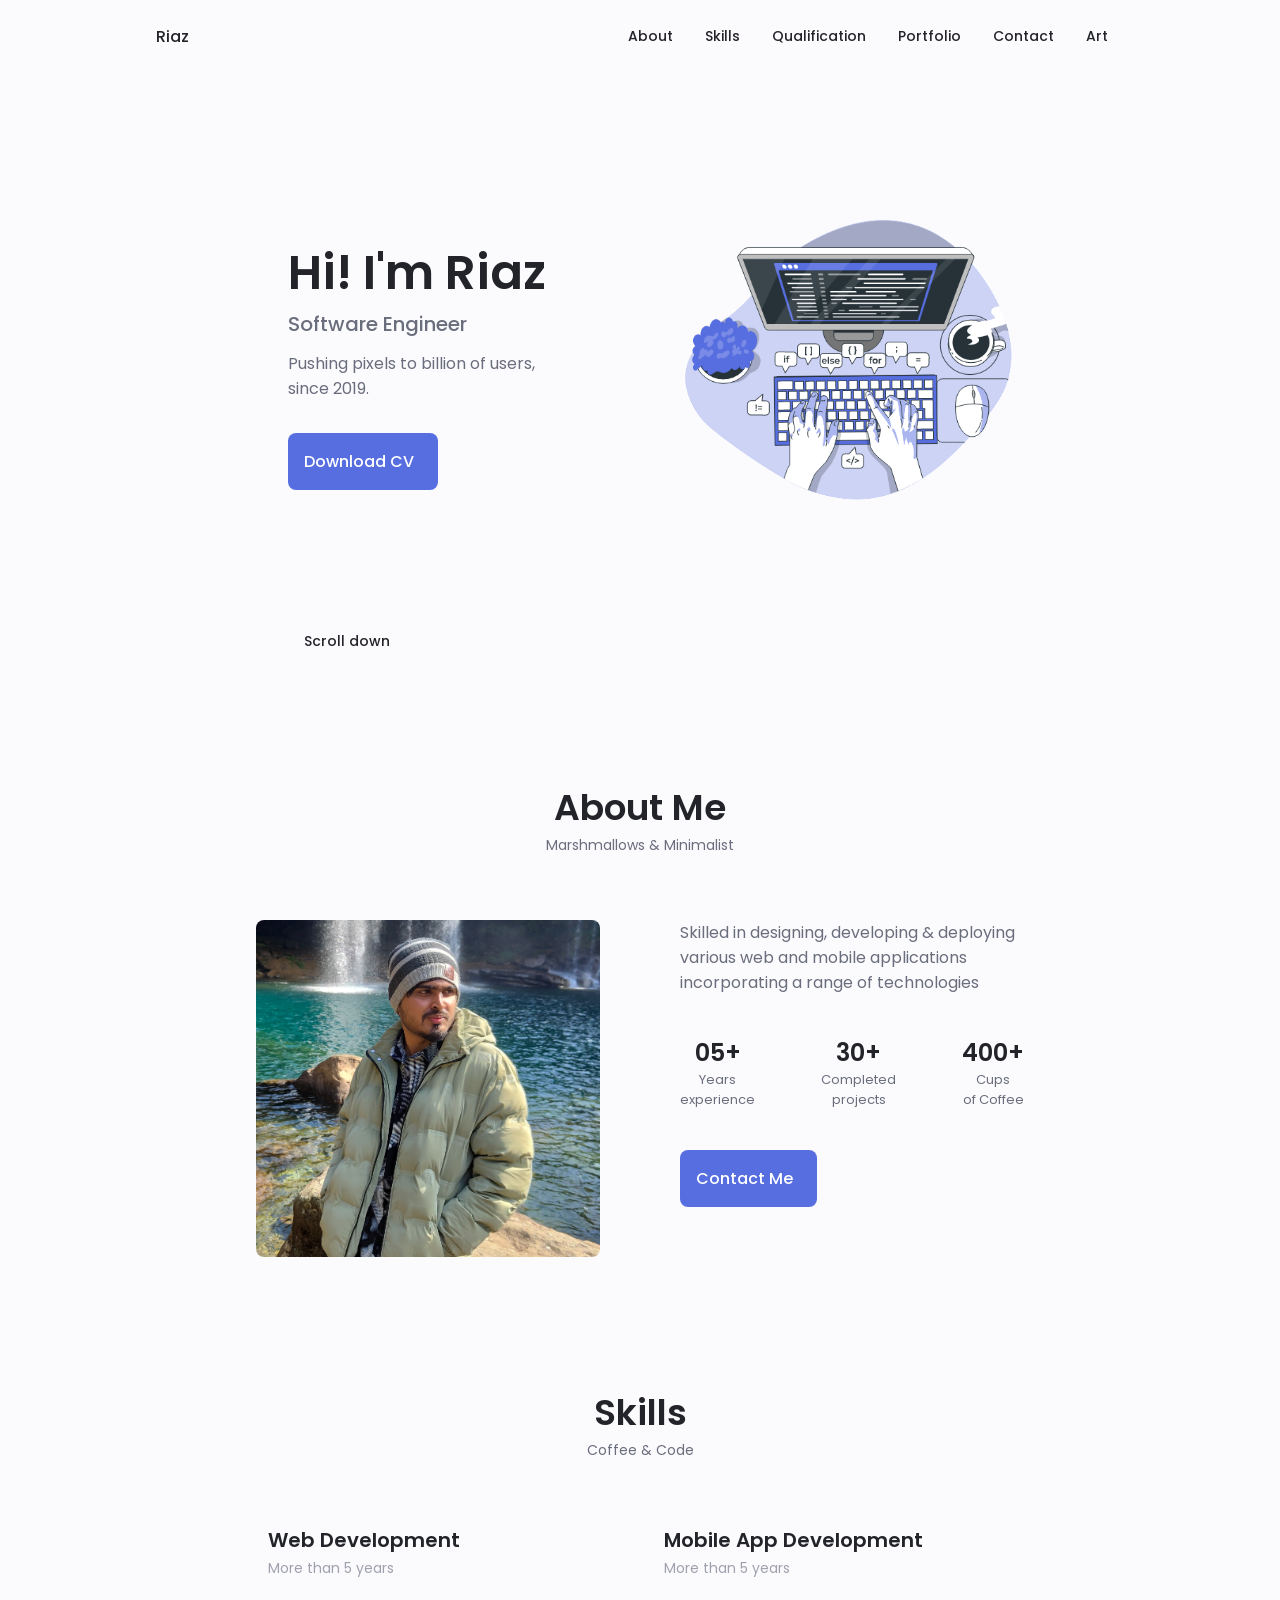
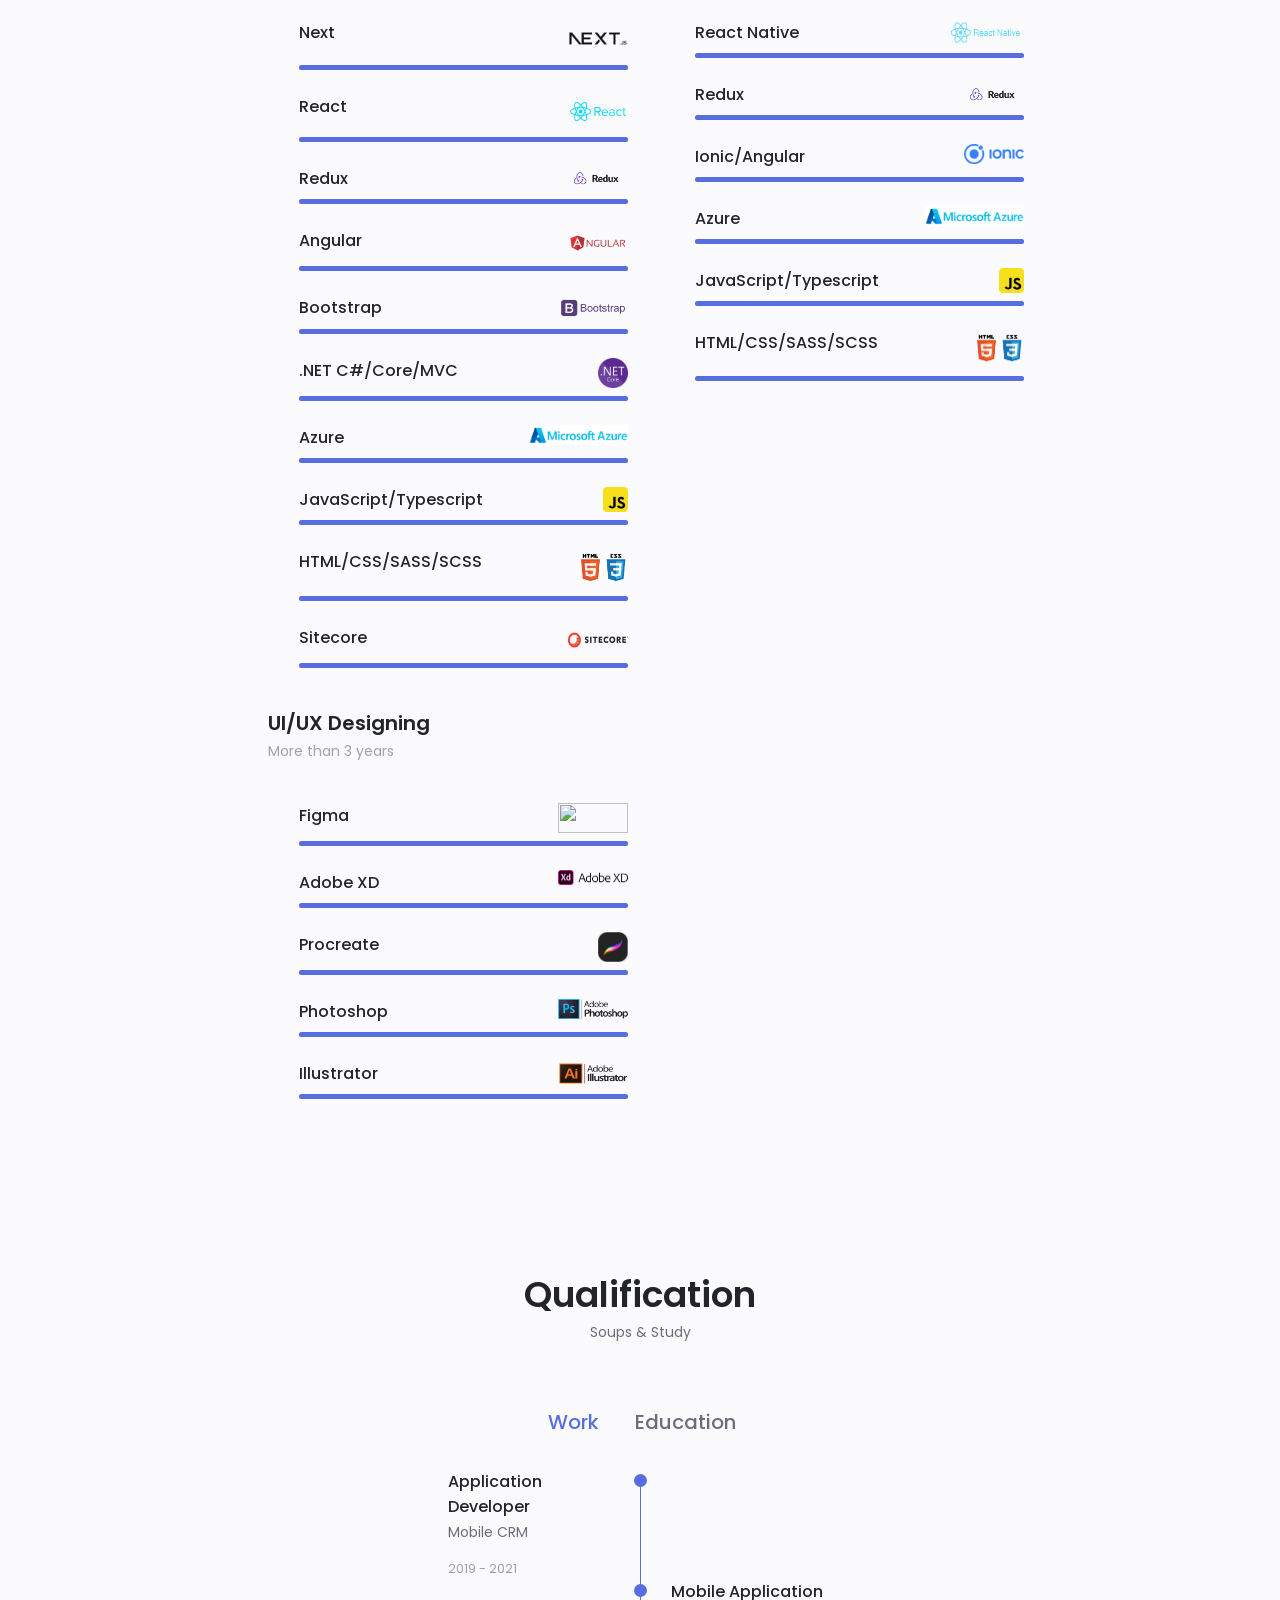
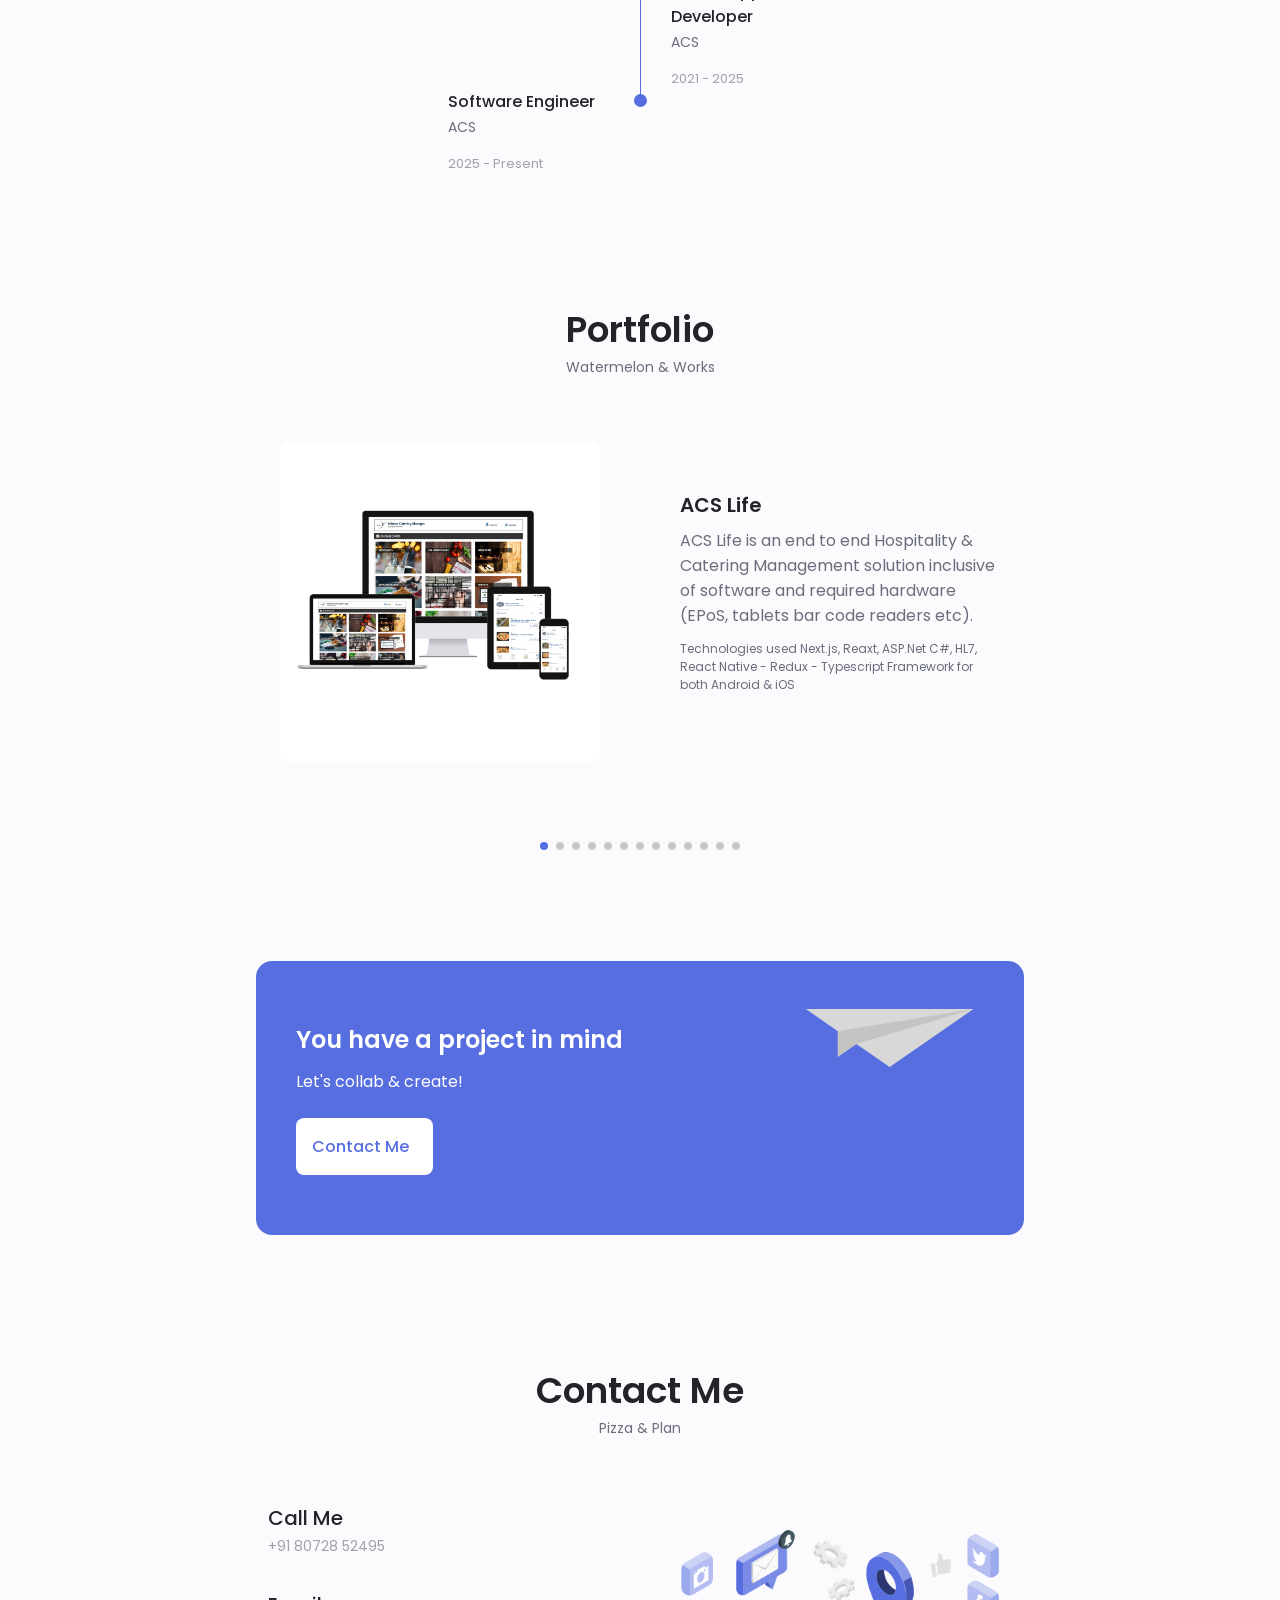
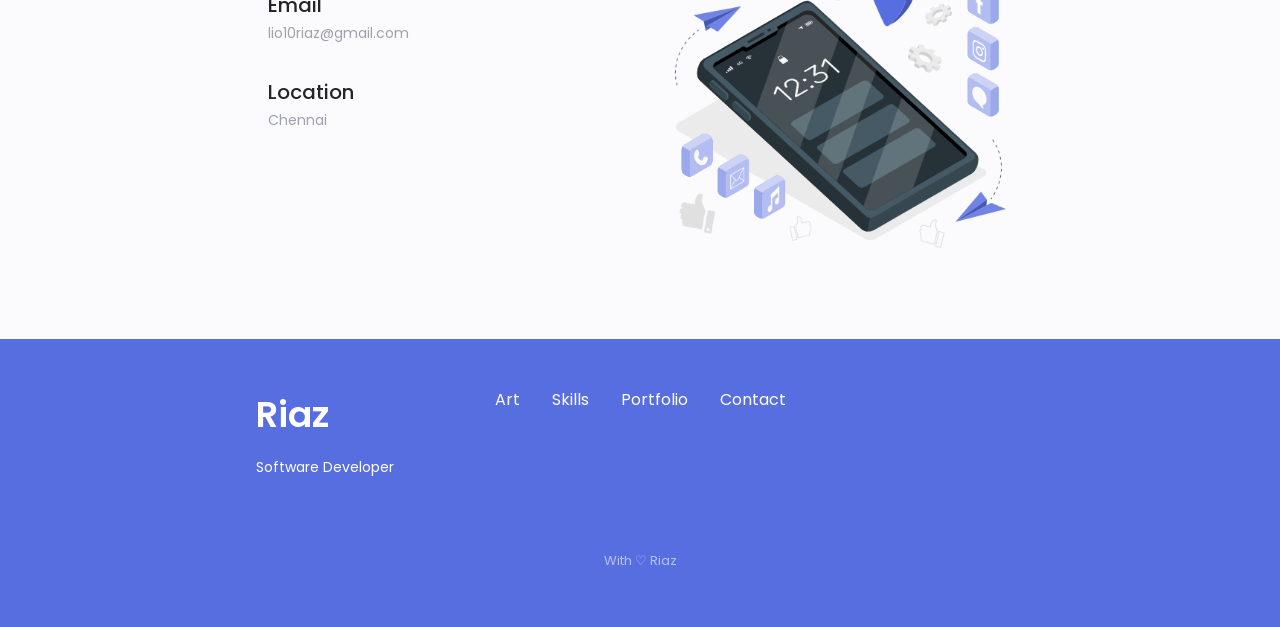
==== index.html @ fde1b6d7 "Portfolio updated" ====
<!DOCTYPE html>
<html lang="en">
  <head>
    <meta charset="UTF-8" />
    <meta name="viewport" content="width=device-width, initial-scale=1.0" />
    <meta property="og:site_name" content="Riaz Portfolio" />
    <meta property="og:title" content="My personal portfolio website" />
    <meta
      property="og:description"
      content="Software Developer pushing pixels to billion of users"
    />
    <meta property="og:image" content="assets/img/prthumbnail.JPG" />
    <meta property="og:type" content="portfolio" />
    <meta
      property="og:url"
      content="https://riazahmedm.github.io/portfolio/"
    />
    <link rel="icon" href="assets/img/favicon.png" type="image/x-icon" />

    <!--==================== UNICONS ====================-->
    <link
      rel="stylesheet"
      href="https://unicons.iconscout.com/release/v4.0.0/css/line.css"
    />
    <link
      rel="stylesheet"
      href="https://unicons.iconscout.com/release/v4.0.0/css/solid.css"
    />

    <!--==================== SWIPER CSS ====================-->
    <link rel="stylesheet" href="assets/css/swiper-bundle.min.css" />

    <!--==================== CSS ====================-->
    <link rel="stylesheet" href="assets/css/styles.css" />

    <title>Riaz - Personal Portfolio</title>
  </head>

  <body>
    <!--==================== HEADER ====================-->
    <header class="header" id="header">
      <nav class="nav container">
        <a href="#" class="nav__logo">Riaz</a>

        <div class="nav__menu" id="nav-menu">
          <ul class="nav__list grid">
            
            <li class="nav__item">
              <a href="#about" class="nav__link">
                <i class="uil uil-user nav__icon"></i> About
              </a>
            </li>
            <li class="nav__item">
              <a href="#skills" class="nav__link">
                <i class="uil uil-file-alt nav__icon"></i> Skills
              </a>
            </li>
            <li class="nav__item">
              <a href="#qualification" class="nav__link">
                <i class="uil uil-briefcase-alt nav__icon"></i> Qualification
              </a>
            </li>
            <li class="nav__item">
              <a href="#portfolio" class="nav__link">
                <i class="uil uil-scenery nav__icon"></i> Portfolio
              </a>
            </li>
            <li class="nav__item">
              <a href="#contact" class="nav__link">
                <i class="uil uil-at nav__icon"></i> Contact
              </a>
            </li>
            <li class="nav__item">
              <a href="./art/index.html" class="nav__link">
                <i class="uil uil-brush-alt nav__icon"></i> Art
              </a>
            </li>
          </ul>
          <i class="uil uil-times nav__close" id="nav-close"></i>
        </div>

        <div class="nav__btns">
          <!--==================== CHANGE THEME ====================-->
          <i class="uil uil-moon change-theme" id="theme-button"></i>

          <div class="nav__toggle" id="nav-toggle">
            <i class="uil uil-apps"></i>
          </div>
        </div>
      </nav>
    </header>

    <!--==================== MAIN ====================-->
    <main class="main">
      <!--==================== HOME ====================-->
      <section class="home section" id="home">
        <div class="home__container container grid">
          <div class="home__content grid">
            <div class="home__social">
              
              <a
                href="https://www.linkedin.com/in/riaz-ahmed-665a9715b"
                target="_blank"
                class="home__social-icon"
              >
                <i class="uil uil-linkedin-alt"></i>
              </a>

              <a
                href="https://www.instagram.com/riazthetic/"
                target="_blank"
                class="home__social-icon"
              >
                <i class="uil uil-instagram"></i>
              </a>

              <!-- <a href="https://github.com/Riaz10Ahmed" target="_blank" class="home__social-icon">
                            <i class="uil uil-github-alt"></i>
                        </a> -->

              <a
                href="https://dribbble.com/Riaz10Ahmed"
                target="_blank"
                class="home__social-icon"
              >
                <i class="uil uil-dribbble"></i>
              </a>

              <a
                href="./art/index.html"
                target="_blank"
                class="home__social-icon"
              >
                <i class="uil uil-brush-alt"></i>
              </a>
            </div>

            <!-- <div class="home__img">
                            <svg class="home__blob" viewBox="0 0 200 187" xmlns="http://www.w3.org/2000/svg" xmlns:xlink="http://www.w3.org/1999/xlink">
                                <mask id="mask0" mask-type="alpha">
                                    <path d="M190.312 36.4879C206.582 62.1187 201.309 102.826 182.328 134.186C163.346 165.547 
                                    130.807 187.559 100.226 186.353C69.6454 185.297 41.0228 161.023 21.7403 129.362C2.45775 
                                    97.8511 -7.48481 59.1033 6.67581 34.5279C20.9871 10.1032 59.7028 -0.149132 97.9666 
                                    0.00163737C136.23 0.303176 174.193 10.857 190.312 36.4879Z"/>
                                </mask>
                                <g mask="url(#mask0)">
                                    <path d="M190.312 36.4879C206.582 62.1187 201.309 102.826 182.328 134.186C163.346 
                                    165.547 130.807 187.559 100.226 186.353C69.6454 185.297 41.0228 161.023 21.7403 
                                    129.362C2.45775 97.8511 -7.48481 59.1033 6.67581 34.5279C20.9871 10.1032 59.7028 
                                    -0.149132 97.9666 0.00163737C136.23 0.303176 174.193 10.857 190.312 36.4879Z"/>

                                    <image class="home__blob-img" x='12' y='18' href="assets/img/about.png"/>
                                </g>
                            </svg>
                        </div> -->

            <!--==================== GIF ======================-->
            <div class="home__img">
              <img src="assets/img/coding.gif" style="border-radius: 35px" />
            </div>

            <div class="home__data">
              <h1 class="home__title">Hi! I'm Riaz</h1>
              <h3 class="home__subtitle">Software Engineer</h3>
              <p class="home__description">
                Pushing pixels to billion of users, <br/>
                since 2019.
              </p>
              <a
                download=""
                href="assets/pdf/Riaz_Resume.pdf"
                class="button button--flex"
                target="_blank"
              >
                Download CV<i class="uil uil-download-alt button__icon"></i>
              </a>
              
            </div>
          </div>

          <div class="home__scroll">
            <a href="#about" class="home__scroll-button button--flex">
              <i class="uil uil-mouse-alt home__scroll-mouse"></i>
              <span class="home__scroll-name">Scroll down</span>
              <i class="uil uil-arrow-down home__scroll-arrow"></i>
            </a>
          </div>
        </div>
      </section>

      <!--==================== ABOUT ====================-->
      <section class="about section" id="about">
        <h2 class="section__title">About Me</h2>
        <span class="section__subtitle">Marshmallows & Minimalist</span>

        <div class="about__container container grid">
          <img
            src="assets/img/about.jpeg"
            alt="profile pic"
            class="about__img"
            style="background: #f3f3f3"
          />

          <div class="about__data">
            <p class="about__description">
              Skilled in designing, developing & deploying various web and mobile
              applications incorporating a range of technologies
            </p>

            <div class="about__info">
              <div>
                <span class="about__info-title">05+</span>
                <span class="about__info-name"
                  >Years <br />
                  experience</span
                >
              </div>
              <div>
                <span class="about__info-title">30+</span>
                <span class="about__info-name"
                  >Completed <br />
                  projects</span
                >
              </div>
              <div>
                <span class="about__info-title">400+</span>
                <span class="about__info-name"
                  >Cups <br />
                  of Coffee</span
                >
              </div>
            </div>

            <div class="about__buttons">
              <a href="#contact" class="button button--flex">
                Contact Me <i class="uil uil-message button__icon"></i>
              </a>
            </div>
          </div>
        </div>
      </section>

      <!--==================== SKILLS ====================-->
      <section class="skills section" id="skills">
        <h2 class="section__title">Skills</h2>
        <span class="section__subtitle">Coffee & Code</span>

        <div class="skills__container container grid">
          <!--==================== SKILL 1 ====================-->
          <div class="skills__content skills__open">
            <div class="skills__header">
              <i class="uil uil-brackets-curly skills__icon"></i>

              <div>
                <h1 class="skills__title">Web Development</h1>
                <span class="skills__subtitle">More than 5 years</span>
              </div>

              <!-- <i class="uil uil-angle-down skills__arrow"></i> -->
            </div>

            <div class="skills__list grid">
              <div class="skills__data">
                <div class="skills__titles">
                  <h3 class="skills__name">Next</h3>
                  <img src="assets/img/next.png" width="60px" />
                  <!-- <span class="skills__number">90%</span> -->
                </div>
                <div class="skills__bar">
                  <span class="skills__percentage"></span>
                </div>
              </div>

              <div class="skills__data">
                <div class="skills__titles">
                  <h3 class="skills__name">React</h3>
                  <img src="assets/img/react.png" width="60px" />
                  <!-- <span class="skills__number">90%</span> -->
                </div>
                <div class="skills__bar">
                  <span class="skills__percentage"></span>
                </div>
              </div>

              <div class="skills__data">
                <div class="skills__titles">
                  <h3 class="skills__name">Redux</h3>
                  <img src="assets/img/redux.png" width="60px" />
                  <!-- <span class="skills__number">90%</span> -->
                </div>
                <div class="skills__bar">
                  <span class="skills__percentage"></span>
                </div>
              </div>

              <div class="skills__data">
                <div class="skills__titles">
                  <h3 class="skills__name">Angular</h3>
                  <img src="assets/img/angular.png" width="60px" />
                  <!-- <span class="skills__number">80%</span> -->
                </div>
                <div class="skills__bar">
                  <span class="skills__percentage"></span>
                </div>
              </div>

              <div class="skills__data">
                <div class="skills__titles">
                  <h3 class="skills__name">Bootstrap</h3>
                  <img src="assets/img/bootstrap.png" width="70px" />
                </div>
                <div class="skills__bar">
                  <span class="skills__percentage"></span>
                </div>
              </div>

              <div class="skills__data">
                <div class="skills__titles">
                  <h3 class="skills__name">.NET C#/Core/MVC</h3>
                  <img
                    src="assets/img/net.png"
                    width="30px"
                    style="height: 30px !important"
                  />
                </div>
                <div class="skills__bar">
                  <span class="skills__percentage"></span>
                </div>
              </div>

              <div class="skills__data">
                <div class="skills__titles">
                  <h3 class="skills__name">Azure</h3>
                  <img
                    src="assets/img/azure.png"
                    style="height: 20px !important"
                  />
                </div>
                <div class="skills__bar">
                  <span class="skills__percentage"></span>
                </div>
              </div>

              <div class="skills__data">
                <div class="skills__titles">
                  <h3 class="skills__name">JavaScript/Typescript</h3>
                  <img src="assets/img/js.png" width="25px" />
                </div>
                <div class="skills__bar">
                  <span class="skills__percentage"></span>
                </div>
              </div>

              <!-- <div class="skills__data">
                            <div class="skills__titles">
                                <h3 class="skills__name">JQuery</h3>
                                <img src="assets/img/jquery.png" width="60px" style="height: 15px !important;"/>
                            </div>
                            <div class="skills__bar">
                                <span class="skills__percentage"></span>
                            </div>
                        </div> -->

              <!-- <div class="skills__data">
                            <div class="skills__titles">
                                <h3 class="skills__name">Typescript</h3>
                                <img src="assets/img/ts.png" width="25px"/>
                            </div>
                            <div class="skills__bar">
                                <span class="skills__percentage"></span>
                            </div>
                        </div> -->

              <div class="skills__data">
                <div class="skills__titles">
                  <h3 class="skills__name">HTML/CSS/SASS/SCSS</h3>
                  <img src="assets/img/html.png" width="50px" />
                </div>
                <div class="skills__bar">
                  <span class="skills__percentage"></span>
                </div>
              </div>

              <div class="skills__data">
                <div class="skills__titles">
                  <h3 class="skills__name">Sitecore</h3>
                  <img
                    src="assets/img/sitecore.png"
                    width="60px"
                    style="height: 30px !important"
                  />
                </div>
                <div class="skills__bar">
                  <span class="skills__percentage"></span>
                </div>
              </div>
            </div>
          </div>

          <!--==================== SKILL 2 ====================-->
          <div class="skills__content skills__open">
            <div class="skills__header">
              <i class="uil uil-mobile-android skills__icon"></i>

              <div>
                <h1 class="skills__title">Mobile App Development</h1>
                <span class="skills__subtitle">More than 5 years</span>
              </div>

              <!-- <i class="uil uil-angle-down skills__arrow"></i> -->
            </div>

            <div class="skills__list grid">
              <div class="skills__data">
                <div class="skills__titles">
                  <h3 class="skills__name">React Native</h3>
                  <img
                    src="assets/img/react_native.png"
                    width="75px"
                    style="height: 25px !important"
                  />
                </div>
                <div class="skills__bar">
                  <span class="skills__percentage"></span>
                </div>
              </div>

              <div class="skills__data">
                <div class="skills__titles">
                  <h3 class="skills__name">Redux</h3>
                  <img src="assets/img/redux.png" width="60px" />
                </div>
                <div class="skills__bar">
                  <span class="skills__percentage"></span>
                </div>
              </div>

              <div class="skills__data">
                <div class="skills__titles">
                  <h3 class="skills__name">Ionic/Angular</h3>
                  <img
                    src="assets/img/ionic.png"
                    width="60px"
                    style="height: 20px !important"
                  />
                </div>
                <div class="skills__bar">
                  <span class="skills__percentage"></span>
                </div>
              </div>

              <div class="skills__data">
                <div class="skills__titles">
                  <h3 class="skills__name">Azure</h3>
                  <img
                    src="assets/img/azure.png"
                    style="height: 20px !important"
                  />
                </div>
                <div class="skills__bar">
                  <span class="skills__percentage"></span>
                </div>
              </div>

              <div class="skills__data">
                <div class="skills__titles">
                  <h3 class="skills__name">JavaScript/Typescript</h3>
                  <img src="assets/img/js.png" width="25px" />
                </div>
                <div class="skills__bar">
                  <span class="skills__percentage"></span>
                </div>
              </div>

              <!-- <div class="skills__data">
                            <div class="skills__titles">
                                <h3 class="skills__name">Typescript</h3>
                                <img src="assets/img/ts.png" width="25px"/>
                            </div>
                            <div class="skills__bar">
                                <span class="skills__percentage"></span>
                            </div>
                        </div> -->

              <div class="skills__data">
                <div class="skills__titles">
                  <h3 class="skills__name">HTML/CSS/SASS/SCSS</h3>
                  <img src="assets/img/html.png" width="50px" />
                </div>
                <div class="skills__bar">
                  <span class="skills__percentage"></span>
                </div>
              </div>
            </div>
          </div>

          <!--==================== SKILL 3 ====================-->
          <div class="skills__content skills__open">
            <div class="skills__header">
              <i class="uil uil-swatchbook skills__icon"></i>

              <div>
                <h1 class="skills__title">UI/UX Designing</h1>
                <span class="skills__subtitle">More than 3 years</span>
              </div>

              <!-- <i class="uil uil-angle-down skills__arrow"></i> -->
            </div>

            <div class="skills__list grid">
              <div class="skills__data">
                <div class="skills__titles">
                  <h3 class="skills__name">Figma</h3>
                  <img
                    src="assets/img/figma.png"
                    width="70px"
                    style="height: 30px !important"
                  />
                </div>
                <div class="skills__bar">
                  <span class="skills__percentage"></span>
                </div>
              </div>

              <div class="skills__data">
                <div class="skills__titles">
                  <h3 class="skills__name">Adobe XD</h3>
                  <img
                    src="assets/img/adobe_xd.png"
                    width="70px"
                    style="height: 15px !important"
                  />
                </div>
                <div class="skills__bar">
                  <span class="skills__percentage"></span>
                </div>
              </div>

              <div class="skills__data">
                <div class="skills__titles">
                  <h3 class="skills__name">Procreate</h3>
                  <img
                    src="assets/img/procreate.png"
                    width="70px"
                    style="height: 30px; width: 30px"
                  />
                </div>
                <div class="skills__bar">
                  <span class="skills__percentage"></span>
                </div>
              </div>

              <div class="skills__data">
                <div class="skills__titles">
                  <h3 class="skills__name">Photoshop</h3>
                  <img
                    src="assets/img/adobe_ps.png"
                    width="70px"
                    style="height: 20px !important"
                  />
                </div>
                <div class="skills__bar">
                  <span class="skills__percentage"></span>
                </div>
              </div>

              <div class="skills__data">
                <div class="skills__titles">
                  <h3 class="skills__name">Illustrator</h3>
                  <img
                    src="assets/img/adobe_ai.png"
                    width="70px"
                    style="height: 25px !important"
                  />
                </div>
                <div class="skills__bar">
                  <span class="skills__percentage"></span>
                </div>
              </div>

              
            </div>
          </div>
        </div>
      </section>

      <!--==================== QUALIFICATION ====================-->
      <section class="qualification section" id="qualification">
        <h2 class="section__title">Qualification</h2>
        <span class="section__subtitle">Soups & Study</span>

        <div class="qualification__container container">
          <div class="qualification__tabs">
            <div
              class="qualification__button button--flex qualification__active"
              data-target="#work"
            >
              <i class="uil uil-briefcase-alt qualification__icon"></i>
              Work
            </div>

            <div
              class="qualification__button button--flex"
              data-target="#education"
            >
              <i class="uil uil-graduation-cap qualification__icon"></i>
              Education
            </div>
          </div>

          <div class="qualification__sections">
            <!--==================== QUALIFICATION CONTENT 1 ====================-->
            <div
              class="qualification__content qualification__active"
              data-content
              id="work"
            >
              <!--==================== QUALIFICATION 1 ====================-->
              <div class="qualification__data">
                <div>
                  <h3 class="qualification__title">Application Developer</h3>
                  <span class="qualification__subtitle">Mobile CRM</span>
                  <div class="qualification__calendar">
                    <i class="uil uil-calendar-alt"></i>
                    2019 - 2021
                  </div>
                </div>

                <div>
                  <span class="qualification__rounder"></span>
                  <span class="qualification__line"></span>
                </div>
              </div>

              <!--==================== QUALIFICATION 2 ====================-->
              <div class="qualification__data">
                <div></div>

                <div>
                  <span class="qualification__rounder"></span>
                  <span class="qualification__line"></span>
                </div>

                <div>
                  <h3 class="qualification__title">
                    Mobile Application Developer
                  </h3>
                  <span class="qualification__subtitle">ACS</span>
                  <div class="qualification__calendar">
                    <i class="uil uil-calendar-alt"></i>
                    2021 - 2025
                  </div>
                </div>
              </div>

              <!--==================== QUALIFICATION 3 ====================-->
              <div class="qualification__data">
                <div>
                  <h3 class="qualification__title">Software Engineer</h3>
                  <span class="qualification__subtitle">ACS</span>
                  <div class="qualification__calendar">
                    <i class="uil uil-calendar-alt"></i>
                    2025 - Present
                  </div>
                </div>

                <div>
                  <span class="qualification__rounder"></span>
                </div>

                <div></div>
              </div>
            </div>

            <!--==================== QUALIFICATION CONTENT 2 ====================-->
            <div class="qualification__content" data-content id="education">
              <!--==================== QUALIFICATION 1 ====================-->
              <div class="qualification__data">
                <div>
                  <h3 class="qualification__title">
                    Diploma in Computer Science
                  </h3>
                  <span class="qualification__subtitle"
                    >Bharath Polytechnic College</span
                  >
                  <div class="qualification__calendar">
                    <i class="uil uil-calendar-alt"></i>
                    2013 - 2016
                  </div>
                </div>

                <div>
                  <span class="qualification__rounder"></span>
                  <span class="qualification__line"></span>
                </div>
              </div>

              <!--==================== QUALIFICATION 2 ====================-->
              <div class="qualification__data">
                <div></div>

                <div>
                  <span class="qualification__rounder"></span>
                  <!-- <span class="qualification__line"></span> -->
                </div>

                <div>
                  <h3 class="qualification__title">
                    Bachelor in Computer Engineering
                  </h3>
                  <span class="qualification__subtitle">Anna University</span>
                  <div class="qualification__calendar">
                    <i class="uil uil-calendar-alt"></i>
                    2016 - 2019
                  </div>
                </div>
              </div>
            </div>
          </div>
        </div>
      </section>


      <!--==================== SERVICES ====================-->
      <!-- <section class="services section" id="services">
                <h2 class="section__title">Services</h2>
                <span class="section__subtitle">What i offer</span>

                <div class="services__container container grid"> -->
      <!--==================== SERVICE 1 ====================-->
      <!-- <div class="services__content">
                        <div>
                            <i class="uil uil-web-grid services__icon"></i>
                            <h3 class="services__title">Ui/Ux <br> Designer</h3>
                        </div>

                        <span class="button button--flex button--link button--small services__button">
                            View More <i class="uil uil-arrow-right button__icon"></i>
                        </span>

                        <div class="services__modal">
                            <div class="services__modal-content">
                                <h4 class="services__modal-title">Ui/Ux <br> Designer</h4>
                                <i class="uil uil-times services__modal-close"></i>

                                <ul class="services__modal-services grid">
                                    <li class="services__modal-service">
                                        <i class="uil uil-check-circle services__modal-icon"></i>
                                        <p>I develop the interface</p>
                                    </li>
                                    <li class="services__modal-service">
                                        <i class="uil uil-check-circle services__modal-icon"></i>
                                        <p>I develop the interface</p>
                                    </li>
                                    <li class="services__modal-service">
                                        <i class="uil uil-check-circle services__modal-icon"></i>
                                        <p>I develop the interface</p>
                                    </li>
                                    <li class="services__modal-service">
                                        <i class="uil uil-check-circle services__modal-icon"></i>
                                        <p>I develop the interface</p>
                                    </li>
                                </ul>
                            </div>
                        </div>
                    </div> -->

      <!--==================== SERVICE 2 ====================-->
      <!-- <div class="services__content">
                        <div>
                            <i class="uil uil-arrow services__icon"></i>
                            <h3 class="services__title">Frontend <br> Developer</h3>
                        </div>

                        <span class="button button--flex button--link button--small services__button">
                            View More <i class="uil uil-arrow-right button__icon"></i>
                        </span>

                        <div class="services__modal">
                            <div class="services__modal-content">
                                <h4 class="services__modal-title">Frontend <br> Developer</h4>
                                <i class="uil uil-times services__modal-close"></i>

                                <ul class="services__modal-services grid">
                                    <li class="services__modal-service">
                                        <i class="uil uil-check-circle services__modal-icon"></i>
                                        <p>Coffee In Code Out</p>
                                    </li>
                                    <li class="services__modal-service">
                                        <i class="uil uil-check-circle services__modal-icon"></i>
                                        <p>Coffee In Code Out</p>
                                    </li>
                                    <li class="services__modal-service">
                                        <i class="uil uil-check-circle services__modal-icon"></i>
                                        <p>Coffee In Code Out</p>
                                    </li>
                                    <li class="services__modal-service">
                                        <i class="uil uil-check-circle services__modal-icon"></i>
                                        <p>Coffee In Code Out</p>
                                    </li>
                                </ul>
                            </div>
                        </div>
                    </div> -->

      <!--==================== SERVICE 3 ====================-->
      <!-- <div class="services__content">
                        <div>
                            <i class="uil uil-web-grid services__icon"></i>
                            <h3 class="services__title">Ui/Ux <br> Designer</h3>
                        </div>

                        <span class="button button--flex button--link button--small services__button">
                            View More <i class="uil uil-arrow-right button__icon"></i>
                        </span>

                        <div class="services__modal">
                            <div class="services__modal-content">
                                <h4 class="services__modal-title">Ui/Ux <br> Designer</h4>
                                <i class="uil uil-times services__modal-close"></i>

                                <ul class="services__modal-services grid">
                                    <li class="services__modal-service">
                                        <i class="uil uil-check-circle services__modal-icon"></i>
                                        <p>I develop the interface</p>
                                    </li>
                                    <li class="services__modal-service">
                                        <i class="uil uil-check-circle services__modal-icon"></i>
                                        <p>I develop the interface</p>
                                    </li>
                                    <li class="services__modal-service">
                                        <i class="uil uil-check-circle services__modal-icon"></i>
                                        <p>I develop the interface</p>
                                    </li>
                                    <li class="services__modal-service">
                                        <i class="uil uil-check-circle services__modal-icon"></i>
                                        <p>I develop the interface</p>
                                    </li>
                                </ul>
                            </div>
                        </div>
                    </div> -->
      <!-- </div>
            </section> -->

      <!--==================== PORTFOLIO ====================-->
      <section class="portfolio section" id="portfolio">
        <h2 class="section__title">Portfolio</h2>
        <span class="section__subtitle">Watermelon & Works</span>

        <div class="portfolio__container container swiper-container">
          <div class="swiper-wrapper">
            <!--==================== PORTFOLIO 11 ====================-->
            <div class="portfolio__content grid swiper-slide">
              <img
                src="assets/img/portfolio12.png"
                alt="portfolio 12"
                class="portfolio__img"
              />
              <div class="portfolio__data">
                <h3 class="portfolio__title">ACS Life</h3>
                <p class="portfolio__description">
                  ACS Life is an end to end Hospitality & Catering Management
                  solution inclusive of software and required hardware (EPoS,
                  tablets bar code readers etc).
                </p>
                <p style="font-size: 12px; margin-bottom: 20px">
                  Technologies used Next.js, Reaxt, ASP.Net C#, HL7, React Native - Redux -
                  Typescript Framework for both Android & iOS
                </p>
                <!-- <a
                  href="https://athena.anyaconsultancy.com/"
                  class="portfolio__button button button--flex button--small"
                  target="_blank"
                >
                  Website
                  <i class="uil uil-arrow-right button__icon"></i>
                </a> -->
              </div>
            </div>

            <!--==================== PORTFOLIO 2 ====================-->
            <div class="portfolio__content grid swiper-slide">
              <img
                src="assets/img/portfolio7.jpg"
                alt="portfolio 1"
                class="portfolio__img"
              />
              <div class="portfolio__data">
                <h3 class="portfolio__title">MidiUnderground</h3>
                <p class="portfolio__description">
                  UK based 24/7 Underground House and Techno Radio station,
                  Music media and events outlet.
                </p>
                <p style="font-size: 12px; margin-bottom: 10px">
                  Website & Portal - Developed using React, Redux & Bootstrap,
                  Azure, Devops, Blobs
                </p>
                <p style="font-size: 12px; margin-bottom: 20px">
                  Mobile App - Developed using React Native & Redux framework
                  for both Android & iOS
                </p>
                <!-- <a
                  href="https://www.midiunderground.com/"
                  class="portfolio__button button button--flex button--small"
                  target="_blank"
                >
                  Demo
                  <i class="uil uil-arrow-right button__icon"></i>
                </a> -->
              </div>
            </div>

            <!--==================== PORTFOLIO 4 ====================-->
            <div class="portfolio__content grid swiper-slide">
              <img
                src="assets/img/portfolio9.JPG"
                alt="portfolio 3"
                class="portfolio__img"
              />
              <div class="portfolio__data">
                <h3 class="portfolio__title">P&O Ferries</h3>
                <p class="portfolio__description">
                  P&O Ferries has been cemented as a household name for ferry
                  services, with our fascinating history helping us to become
                  the reliable and dependable establishment that you know today.
                </p>
                <p style="font-size: 12px; margin-bottom: 10px">
                  API & User Website - Developed using ASP.Net C#, Bootstrap &
                  Sitecore
                </p>
                <p style="font-size: 12px; margin-bottom: 10px">
                  Mobile App - Developed using React Redux, Ionic Framework for
                  both Android & iOS
                </p>
                <!-- <a
                  href="https://www.poferries.com/en#route"
                  class="portfolio__button button button--flex button--small"
                  target="_blank"
                >
                  Website
                  <i class="uil uil-arrow-right button__icon"></i>
                </a> -->
              </div>
            </div>

            <!--==================== PORTFOLIO 1 ====================-->
            <div class="portfolio__content grid swiper-slide">
              <img
                src="assets/img/portfolio1.jpg"
                alt="portfolio 1"
                class="portfolio__img"
              />
              <div class="portfolio__data">
                <h3 class="portfolio__title">CAMBOFOOD</h3>
                <p class="portfolio__description">
                  Cambodia's Most Loved Food Delivery Service. An online food
                  ordering app that allows user to order food from various
                  restaurants around them.
                </p>
                <p style="font-size: 12px; margin-bottom: 20px">
                  Developed using Ionic / Angular framework for both Android &
                  iOS
                </p>
                <!-- <a
                  href="https://play.google.com/store/apps/details?id=com.mobilecrm.cambofood&hl=en&gl=US"
                  class="portfolio__button button button--flex button--small"
                  target="_blank"
                >
                  Demo
                  <i class="uil uil-arrow-right button__icon"></i>
                </a> -->
              </div>
            </div>

            <!--==================== PORTFOLIO 1 ====================-->
            <div class="portfolio__content grid swiper-slide">
              <img
                src="assets/img/portfolio13.jpg"
                alt="portfolio 1"
                class="portfolio__img"
              />
              <div class="portfolio__data">
                <h3 class="portfolio__title">
                  Millennium Unit 4 Financials by CODA
                </h3>
                <p class="portfolio__description">
                  Developed .NET C# scheduled interfaces for connecting P&O
                  system with Unit4 Financials by CODA
                </p>
                <p style="font-size: 12px; margin-bottom: 20px">
                  Technologies: .NET C# Console App, Windows Task Scheduler,
                  SOAP XML
                </p>
                <!-- <a
                  href="https://millenniumconsulting.com/unit4financialsbycoda/"
                  class="portfolio__button button button--flex button--small"
                  target="_blank"
                >
                  Website
                  <i class="uil uil-arrow-right button__icon"></i>
                </a> -->
              </div>
            </div>

            <!--==================== PORTFOLIO 3 ====================-->
            <div class="portfolio__content grid swiper-slide">
              <img
                src="assets/img/portfolio2.jpg"
                alt="portfolio 2"
                class="portfolio__img"
              />
              <div class="portfolio__data">
                <h3 class="portfolio__title">CHILLING POINT</h3>
                <p class="portfolio__description">
                  A single restaurant app that allows user to order wraps,
                  sandwiches, burgers, momos, maggi's, desserts, beverages and
                  many more online
                </p>
                <p style="font-size: 12px; margin-bottom: 20px">
                  Developed using Ionic / Angular framework for both Android &
                  iOS
                </p>
                <!-- <a
                  href="https://play.google.com/store/apps/details?id=com.miimfi.chillingPoint&hl=en_IN&gl=US"
                  class="portfolio__button button button--flex button--small"
                  target="_blank"
                >
                  Demo
                  <i class="uil uil-arrow-right button__icon"></i>
                </a> -->
              </div>
            </div>

            <!--==================== PORTFOLIO 5 ====================-->
            <div class="portfolio__content grid swiper-slide">
              <img
                src="assets/img/portfolio11.JPG"
                alt="portfolio 4"
                class="portfolio__img"
              />
              <div class="portfolio__data">
                <h3 class="portfolio__title">Vitas Household</h3>
                <p class="portfolio__description">
                  A Customer and Sales portal developed for Vitas Household.
                  Vitas is a automated energy savings assistant, giving you back
                  control of your energy costs and more.
                </p>
                <p style="font-size: 12px; margin-bottom: 20px">
                  Portal - Developed using React with Redux framework.
                </p>
                <!-- <a
                  href="https://vitashousehold.com/"
                  class="portfolio__button button button--flex button--small"
                  target="_blank"
                >
                  Website
                  <i class="uil uil-arrow-right button__icon"></i>
                </a> -->
              </div>
            </div>

            <!--==================== PORTFOLIO 5 ====================-->
            <div class="portfolio__content grid swiper-slide">
              <img
                src="assets/img/portfolio6.jpg"
                alt="portfolio 5"
                class="portfolio__img"
              />
              <div class="portfolio__data">
                <h3 class="portfolio__title">QUARALUV</h3>
                <p class="portfolio__description">
                  A Birthday App to surprise your loved one.
                </p>
                <p style="font-size: 12px; margin-bottom: 20px">
                  Developed using Ionic / Angular framework
                </p>
              </div>
            </div>

            <!--==================== PORTFOLIO 6 ====================-->
            <div class="portfolio__content grid swiper-slide">
              <img
                src="assets/img/portfolio4.jpg"
                alt="portfolio 6"
                class="portfolio__img"
              />
              <div class="portfolio__data">
                <h3 class="portfolio__title">DAILY VEGGIES</h3>
                <p class="portfolio__description">
                  App for ordering chopped veggies, traditional spices and herbs
                  online
                </p>
                <p style="font-size: 12px; margin-bottom: 20px">
                  Developed using React Native framework for both Android & iOS
                </p>
                <!-- <a href="https://play.google.com/store/apps/details?id=com.miimfi.dailyVeggies&hl=en_IN&gl=US"
                                class="portfolio__button button button--flex button--small" target="_blank">
                                Demo
                                <i class="uil uil-arrow-right button__icon"></i>
                            </a> -->
              </div>
            </div>

            <!--==================== PORTFOLIO 7 ====================-->
            <div class="portfolio__content grid swiper-slide">
              <img
                src="assets/img/portfolio5.jpg"
                alt="portfolio 7"
                class="portfolio__img"
              />
              <div class="portfolio__data">
                <h3 class="portfolio__title">GHAITH</h3>
                <p class="portfolio__description">
                  Ghaith group of companies was established on 2006 by Khalifa
                  Ghaith Al Kuwari on his strive to deliver a world class
                  product at the lowest available price, in pursuit of growing
                  markets.
                </p>
                <p style="font-size: 12px; margin-bottom: 20px">
                  Developed using HTML, CSS. Javascript & Bootstrap framework
                </p>
                <!-- <a
                  href="https://ghaithgroup.org/"
                  class="portfolio__button button button--flex button--small"
                  target="_blank"
                >
                  Demo
                  <i class="uil uil-arrow-right button__icon"></i>
                </a> -->
              </div>
            </div>

            <!--==================== PORTFOLIO 8 ====================-->
            <div class="portfolio__content grid swiper-slide">
              <img
                src="assets/img/portfolio3.jpg"
                alt="portfolio 8"
                class="portfolio__img"
              />
              <div class="portfolio__data">
                <h3 class="portfolio__title">VACCRM</h3>
                <p class="portfolio__description">
                  CRM Mobile App developed for an organization to handle their
                  tickets, payments, service etc.
                </p>
                <p style="font-size: 12px; margin-bottom: 20px">
                  Developed using Ionic / Angular framework for both Android &
                  iOS
                </p>
              </div>
            </div>

            <!--==================== PORTFOLIO 9 ====================-->
            <div class="portfolio__content grid swiper-slide">
              <img
                src="assets/img/portfolio8.jpg"
                alt="portfolio 9"
                class="portfolio__img"
              />
              <div class="portfolio__data">
                <h3 class="portfolio__title">CallingBell</h3>
                <p class="portfolio__description">
                  A multi feature app focused on asset management, online
                  groceries ordering, supply and support of all household
                  products, insurance, event management and many more
                </p>
                <p style="font-size: 12px; margin-bottom: 20px">
                  Developed using React Native framework for both Android & iOS
                </p>
                <!-- <a href="https://www.midiunderground.com/"
                                class="portfolio__button button button--flex button--small" target="_blank">
                                Demo
                                <i class="uil uil-arrow-right button__icon"></i>
                            </a> -->
              </div>
            </div>

            <!--==================== PORTFOLIO 10 ====================-->
            <div class="portfolio__content grid swiper-slide">
              <img
                src="assets/img/portfolio10.png"
                alt="portfolio 10"
                class="portfolio__img"
              />
              <div class="portfolio__data">
                <h3 class="portfolio__title">HungryTripper</h3>
                <p class="portfolio__description">
                  A Travel Fintech mobile app for HungryTripper. HungryTripper
                  is a sustainable travel company focussing on flights, hotels,
                  activities, and trip customization (along with a social
                  sharing feature).
                </p>
                <p style="font-size: 12px; margin-bottom: 20px">
                  Developed using React Native & Redux Framework
                </p>
              </div>
            </div>
          </div>

          <div class="swiper-button-next">
            <i class="uil uil-angle-right-b swiper-portfolio-icon"></i>
          </div>
          <div class="swiper-button-prev">
            <i class="uil uil-angle-left-b swiper-portfolio-icon"></i>
          </div>

          <div class="swiper-pagination"></div>
        </div>
      </section>

      <!--==================== PROJECT IN MIND ====================-->
      <section class="project section">
        <div class="project__bg">
          <div class="project__container container grid">
            <div class="project__data">
              <h2 class="project__title">You have a project in mind</h2>
              <p class="project__description">Let's collab & create!</p>
              <a href="#contact" class="button button--flex button--white">
                Contact Me
                <i class="uil uil-message project__icon button__icon"></i>
              </a>
            </div>

            <div class="plane-container">
              <svg
                version="1.1"
                xmlns="http://www.w3.org/2000/svg"
                xmlns:xlink="http://www.w3.org/1999/xlink"
                x="0px"
                y="0px"
                width="1131.53px"
                height="379.304px"
                viewBox="0 0 1131.53 379.304"
                enable-background="new 0 0 1131.53 379.304"
                xml:space="preserve"
                class="plane"
              >
                <polygon
                  fill="#D8D8D8"
                  points="72.008,0 274.113,140.173 274.113,301.804 390.796,221.102 601.682,367.302 1131.53,0.223  "
                />
                <polygon
                  fill="#C4C4C3"
                  points="1131.53,0.223 274.113,140.173 274.113,301.804 390.796,221.102   "
                />
              </svg>
            </div>
            <!-- <img src="assets/img/project.png" alt="" class="project__img"> -->
          </div>
        </div>
      </section>

      <!--==================== TESTIMONIAL ====================-->
      <section class="testimonial section" style="display: none;">
        <h2 class="section__title">Testimonial</h2>
        <span class="section__subtitle">Syntax & Stories</span>

        <div class="testimonial__container container swiper-container">
          <div class="swiper-wrapper">
            <!--==================== TESTIMONIAL 1 ====================-->
            <div class="testimonial__content swiper-slide">
              <div class="testimonial__data">
                <div class="testimonial__header">
                  <img
                    src="assets/img/t1.jpg"
                    alt="testimonial pic"
                    class="testimonial__img"
                  />

                  <div>
                    <h3 class="testimonial__name">Mohamed</h3>
                    <span class="testimonial__client">Lead Engineer</span>
                  </div>
                </div>

                <!-- <div>
                                <i class="uil uis-star testimonial__icon-star"></i>
                                <i class="uil uis-star testimonial__icon-star"></i>
                                <i class="uil uis-star testimonial__icon-star"></i>
                                <i class="uil uis-star testimonial__icon-star"></i>
                                <i class="uil uis-star testimonial__icon-star"></i>
                            </div> -->
              </div>

              <p class="testimonial__description">
                Riaz is energetic and passionate at what he does. Punctual and
                timely deliver of projects. Wishing him best for future
                endeavors
              </p>
            </div>

            <!--==================== TESTIMONIAL 2 ====================-->
            <div class="testimonial__content swiper-slide">
              <div class="testimonial__data">
                <div class="testimonial__header">
                  <img
                    src="assets/img/t2.jpg"
                    alt="testimonial pic"
                    class="testimonial__img"
                  />

                  <div>
                    <h3 class="testimonial__name">Manoj</h3>
                    <span class="testimonial__client">CEO / CamboFood</span>
                  </div>
                </div>

                <!-- <div>
                                <i class="uil uis-star testimonial__icon-star"></i>
                                <i class="uil uis-star testimonial__icon-star"></i>
                                <i class="uil uis-star testimonial__icon-star"></i>
                                <i class="uil uis-star testimonial__icon-star"></i>
                                <i class="uil uil-star testimonial__icon-star"></i>
                            </div> -->
              </div>

              <p class="testimonial__description">
                Had a great time working with you Riaz! Thanks for the good
                product!
              </p>
            </div>

            <!--==================== TESTIMONIAL 3 ====================-->
            <div class="testimonial__content swiper-slide">
              <div class="testimonial__data">
                <div class="testimonial__header">
                  <img
                    src="assets/img/t3.jpg"
                    alt="testimonial pic"
                    class="testimonial__img"
                  />

                  <div>
                    <h3 class="testimonial__name">Doss</h3>
                    <span class="testimonial__client">Software Consultant</span>
                  </div>
                </div>

                <!-- <div>
                                <i class="uil uis-star testimonial__icon-star"></i>
                                <i class="uil uis-star testimonial__icon-star"></i>
                                <i class="uil uis-star testimonial__icon-star"></i>
                                <i class="uil uis-star testimonial__icon-star"></i>
                                <i class="uil uis-star testimonial__icon-star"></i>
                            </div> -->
              </div>

              <p class="testimonial__description">
                Working with you was awesome bro. All the best for the future
                bro.
              </p>
            </div>

            <!--==================== TESTIMONIAL 4 ====================-->
            <div class="testimonial__content swiper-slide">
              <div class="testimonial__data">
                <div class="testimonial__header">
                  <img
                    src="assets/img/t4.jpg"
                    alt="testimonial pic"
                    class="testimonial__img"
                  />

                  <div>
                    <h3 class="testimonial__name">Arun</h3>
                    <span class="testimonial__client">Software Developer</span>
                  </div>
                </div>

                <!-- <div>
                                <i class="uil uis-star testimonial__icon-star"></i>
                                <i class="uil uis-star testimonial__icon-star"></i>
                                <i class="uil uis-star testimonial__icon-star"></i>
                                <i class="uil uis-star testimonial__icon-star"></i>
                                <i class="uil uil-star testimonial__icon-star"></i>
                            </div> -->
              </div>

              <p class="testimonial__description">
                Creative mind at best. Good Luck for your future mate. I wish
                you all success.
              </p>
            </div>
          </div>

          <div class="swiper-pagination swiper-pagination-testimonial"></div>
        </div>
      </section>

      <!--==================== CONTACT ME ====================-->
      <section class="contact section" id="contact">
        <h2 class="section__title">Contact Me</h2>
        <span class="section__subtitle">Pizza & Plan</span>

        <div class="contact__container container grid">
          <div>
            <div class="contact__information">
              <i class="uil uil-phone contact__icon"></i>

              <div>
                <h3 class="contact__title">Call Me</h3>
                <span class="contact__subtitle">+91 80728 52495</span>
              </div>
            </div>

            <div class="contact__information">
              <i class="uil uil-envelope contact__icon"></i>

              <div>
                <h3 class="contact__title">Email</h3>
                <span class="contact__subtitle">lio10riaz@gmail.com</span>
              </div>
            </div>

            <div class="contact__information">
              <i class="uil uil-map-marker contact__icon"></i>

              <div>
                <h3 class="contact__title">Location</h3>
                <span class="contact__subtitle">Chennai</span>
              </div>
            </div>
          </div>

          <div class="grid">
            <img src="assets/img/contact.gif" style="border-radius: 35px" />
          </div>

          <!-- <form action="contactform.php" method="post" class="contact__form grid">
                    <div class="contact__inputs grid">
                        <div class="contact__content">
                            <label for="name" class="contact__label">Name</label>
                            <input type="text" class="contact__input" id="name">
                        </div>
                        <div class="contact__content">
                            <label for="email" class="contact__label">Email</label>
                            <input type="email" class="contact__input" id="email">
                        </div>
                    </div>
                    <div class="contact__content">
                        <label for="project" class="contact__label">Project</label>
                        <input type="text" class="contact__input" id="project">
                    </div>
                    <div class="contact__content">
                        <label for="message" class="contact__label">Message</label>
                        <textarea name="message" cols="0" rows="7" class="contact__input" id="message"></textarea>
                    </div>

                    <div>
                        <input type="submit" value="Send Message" class="button button--flex send__msg-btn">
                         <a href="#" class="button button--flex">
                            Send Message
                            <i class="uil uil-message button__icon"></i>
                        </a>
                    </div>
                </form> -->
        </div>
      </section>
    </main>

    <!--==================== FOOTER ====================-->
    <footer class="footer">
      <div class="footer__bg">
        <div class="footer__container container grid">
          <div>
            <h1 class="footer__title">Riaz</h1>
            <span class="footer__subtitle">Software Developer</span>
          </div>
          <ul class="footer__links">
            <li>
              <a href="./art/index.html" class="footer__link">Art</a>
            </li>
            <li>
              <a href="#skills" class="footer__link">Skills</a>
            </li>
            <li>
              <a href="#portfolio" class="footer__link">Portfolio</a>
            </li>
            <li>
              <a href="#contact" class="footer__link">Contact</a>
            </li>
          </ul>

          <!-- <div class="footer__socials">
            <a
                href="https://www.linkedin.com/in/riaz-ahmed-665a9715b"
                target="_blank"
                class="footer__social"
              >
                <i class="uil uil-linkedin-alt"></i>
              </a>
            <a
              href="https://www.instagram.com/_ri.az/"
              target="_blank"
              class="footer__social"
            >
              <i class="uil uil-instagram"></i>
            </a>
          </div> -->
        </div>
        <p class="footer__copy">With &#9825; Riaz</p>
      </div>
    </footer>

    <!--==================== SCROLL TOP ====================-->
    <a href="#" class="scrollup" id="scroll-up">
      <i class="uil uil-arrow-up scrollup__icon"></i>
    </a>

    <!--==================== SWIPER JS ====================-->
    <script src="assets/js/swiper-bundle.min.js"></script>

    <!--==================== MAIN JS ====================-->
    <script src="assets/js/main.js"></script>
  </body>
</html>
---- assets/css/styles.css ----
/*==================== GOOGLE FONTS ====================*/
@import url('https://fonts.googleapis.com/css2?family=Poppins:wght@400;500;600&display=swap');

/*==================== VARIABLES CSS ====================*/
:root {
    --header-height: 3rem;

    /*========== Colors ==========*/
    /* Change favorite color */
    --hue-color: 230; /*Purple 250 - Green 142 - Blue 230 - Pink 340*/

    /* HSL color mode */
    --first-color: hsl(var(--hue-color), 69%, 61%);
    --first-color-second: hsl(var(--hue-color), 69%, 61%);
    --first-color-alt: hsl(var(--hue-color), 57%, 53%);
    --first-color-lighter: hsl(var(--hue-color), 92%, 85%);
    --title-color: hsl(var(--hue-color), 8%, 15%);
    --text-color: hsl(var(--hue-color), 8%, 45%);
    --text-color-light: hsl(var(--hue-color), 8%, 65%);
    --input-color: hsl(var(--hue-color), 70%, 96%);
    --body-color: hsl(var(--hue-color), 66%, 99%);
    --container-color: #fff;
    --scroll-bar-color: hsl(var(--hue-color), 12%, 90%);
    --scroll-thumb-color: hsl(var(--hue-color), 12%, 80%);

    /*========== Font and typography ==========*/
    --body-font: 'Poppins', sans-serif;

    /* .5rem = 8px, 1rem = 16px, 1.5rem = 24px ... */
    --big-font-size: 2rem;
    --h1-font-size: 1.5rem;
    --h2-font-size: 1.25rem;
    --h3-font-size: 1.125rem;
    --normal-font-size: .938rem;
    --small-font-size: .813rem;
    --smaller-font-size: .75rem;

    /*========== Font weight ==========*/
    --font-medium: 500;
    --font-semi-bold: 600;

    /*========== Margin Bottom ==========*/
    /* .25rem = 4px, .5rem = 8px, .75rem = 12px ... */
    --mb-0-25: .25rem;
    --mb-0-5: .5rem;
    --mb-0-75: .75rem;
    --mb-1: 1rem;
    --mb-1-5: 1.5rem;
    --mb-2: 2rem;
    --mb-2-5: 2.5rem;
    --mb-3: 3rem;

    /*========== z index ==========*/
    --z-tooltip: 10;
    --z-fixed: 100;
    --z-modal: 1000;
}

/* Font size for large devices */
@media screen and (min-width: 968px) {
    :root {
        --big-font-size: 3rem;
        --h1-font-size: 2.25rem;
        --h2-font-size: 1.5rem;
        --h3-font-size: 1.25rem;
        --normal-font-size: 1rem;
        --small-font-size: .875rem;
        --smaller-font-size: .813rem;
    }
}

/*========== Variables Dark theme ==========*/
body.dark-theme{
    /* HSL color mode */
    --first-color-second: hsl(var(--hue-color), 30%, 8%);
    --title-color: hsl(var(--hue-color), 8%, 95%);
    --text-color: hsl(var(--hue-color), 8%, 75%);
    --input-color: hsl(var(--hue-color), 29%, 16%);
    --body-color: hsl(var(--hue-color), 28%, 12%);
    --container-color: hsl(var(--hue-color));
    --scroll-bar-color: hsl(var(--hue-color), 12%, 58%);
    --scroll-thumb-color: hsl(var(--hue-color), 12%, 36%);
}

/*========== Button Dark/Light ==========*/
.nav__btns{
    display: flex;
    align-items: center;
}

.change-theme{
    font-size: 1.25rem;
    color: var(--title-color);
    margin-right: var(--mb-1);
    cursor: pointer;
}

.change-theme:hover{
    color: var(--first-color);
}

/*==================== BASE ====================*/
*{
    box-sizing: border-box;
    padding: 0;
    margin: 0;

}

html{
    scroll-behavior: smooth;
}

body{
    margin: 0 0 var(--header-height) 0;
    font-family: var(--body-font);
    font-size: var(--normal-font-size);
    background-color: var(--body-color);
    color: var(--text-color);
}

h1,h2,h3,h4{
    color: var(--title-color);
    font-weight: var(--font-semi-bold);
}

ul{
    list-style: none;
}

a{
    text-decoration: none;
    /* color: var(--text-color); */
}

img{
    max-width: 100%;
    height: auto;
}

/*==================== REUSABLE CSS CLASSES ====================*/
.section{
    padding: 2rem 0 4rem;
}

.section__title{
    font-size: var(--h1-font-size);
}

.section__subtitle{
    display: block;
    font-size: var(--small-font-size);
    margin-bottom: var(--mb-3);
}

.section__title,
.section__subtitle{
    text-align: center;
}

/*==================== LAYOUT ====================*/
.container{
    max-width: 768px;
    margin-left: var(--mb-1-5);
    margin-right: var(--mb-1-5);
}

.grid{
    display: grid;
    gap: 1.5rem;
}

.header{
    width: 100%;
    position: fixed;
    bottom: 0;
    left: 0;
    z-index: var(--z-fixed);
    background-color: var(--body-color);
}

/*==================== NAV ====================*/
.nav{
    max-width: 968px;
    height: var(--header-height);
    display: flex;
    justify-content: space-between;
    align-items: center;
}

.nav__logo,
.nav__toggle{
    color: var(--title-color);
    font-weight: var(--font-medium);
}

.nav__logo:hover{
    color: var(--first-color);
}

.nav__toggle{
    font-size: 1.1rem;
    cursor: pointer;
}

.nav__toggle:hover{
    color: var(--first-color);
}

@media screen and (max-width:767px) {
    .nav__menu{
        position: fixed;
        bottom: -100%;
        left: 0;
        width: 100%;
        background-color: var(--body-color);
        padding: 2rem 1.5rem 4rem;
        box-shadow: 0 -1px 4px rgba(0,0,0,.15);
        border-radius: 1.5rem 1.5rem 0 0;
        transition: .3s; 
    }
}

.nav__list{
    grid-template-columns: repeat(3, 1fr);
    gap: 2rem;

}

.nav__link{
    display: flex;
    flex-direction: column;
    align-items: center;
    font-size: var(--small-font-size);
    color: var(--title-color);
    font-weight: var(--font-medium);    
}

.nav__link:hover{
    color: var(--first-color);
}

.nav__icon{
    font-size: 1.2rem;
}

.nav__close{
    position: absolute;
    right: 1.3rem;
    bottom: .5rem;
    font-size: 1.5rem;
    cursor: pointer;
    color: var(--first-color);
}

.nav__close:hover{
    color: var(--first-color-alt);
}

/* show menu */
.show-menu{
    bottom: 0;
    z-index:9999;
}

/* Active link */
.active-link{
    color: var(--first-color);
}

/* Change background header */
.scroll-header{
    box-shadow: 0 -1px 4px rgba(0,0,0,.15);
}

/*==================== HOME ====================*/
.home__container{
    gap:1rem;
}

.home__content{
    grid-template-columns: .5fr 3fr;
    padding-top: 3.5rem;
    align-items: center;
}

.home__social{
    display: grid;
    grid-template-columns: max-content;
    row-gap: 1rem;
}

.home__social-icon{
    font-size: 1.25rem;
    color: var(--first-color);
}

.home__social-icon:hover{
    color: var(--first-color-alt);
}

.home__blob{
    width: 200px;
    fill: var(--first-color);
}

.home__blob-img{
    width: 170px;
}

.home__data{
    grid-column: 1/3;
}

.home__title{
    font-size: var(--big-font-size);
}

.home__subtitle{
    font-size: var(--h3-font-size);
    color: var(--text-color);
    font-weight: var(--font-medium);
    margin-bottom: var(--mb-0-75);
}

.home__description{
    margin-bottom: var(--mb-2);
}

.home__scroll{
    display: none;
}

.home__scroll-button{
    color: var(--first-color);
    transition: .3s;
}

.home__scroll-button:hover{
    transform: translateY(.25rem);
}

.home__scroll-mouse{
    font-size: 2rem;
}

.home__scroll-name{
    font-size: var(--small-font-size);
    color: var(--title-color);
    font-weight: var(--font-medium);
    margin-right: var(--mb-0-25);
}

.home__scroll-arrow{
    font-size: 1.25rem;
}

/*==================== BUTTONS ====================*/
.button{
    display: inline-block;
    background-color: var(--first-color);
    color:#fff;
    padding: 1rem;
    border-radius: .5rem;
    font-weight: var(--font-medium);
}

.button:hover{
    background-color: var(--first-color-alt);
}

.button__icon{
    font-size: 1.25rem;
    margin-left: var(--mb-0-5);
    transition: .3s;
}   

.button--flex{
    display: inline-flex;
    align-items: center;
}

.send__msg-btn{
  font-family: 'Poppins';
    font-size: 16px;
    border: none;
}

.button--small{
    padding: .75rem 1rem;
}

.button--white{
    background-color: #fff;
    color: var(--first-color);
}

.button--white:hover{
    background-color: var(--first-color-alt);
    color: #fff;
}

.button--link{
    padding: 0;
    background-color: transparent;
    color: var(--first-color);
}

.button--link:hover{
    background-color: transparent;
    color:var(--first-color-alt);
}

/*==================== ABOUT ====================*/
.about__img{
    width: 200px;
    border-radius: .5rem;
    justify-self: center;
    align-self: center;
}

.about__description{
    text-align: center;
    margin-bottom: var(--mb-2-5);
}

.about__info{
    display: flex;
    justify-content: space-evenly;
    margin-bottom: var(--mb-2-5);
}

.about__info-title{
    font-size: var(--h2-font-size);
    font-weight: var(--font-semi-bold);
    color: var(--title-color);
}

.about__info-name{
    font-size: var(--smaller-font-size);
}

.about__info-title,
.about__info-name{
    display: block;
    text-align: center;
}

.about__buttons{
    display: flex;
    justify-content: center;
}

/*==================== SKILLS ====================*/
.skills__container{
    row-gap: 0;
}

.skills__header{
    display: flex;
    align-items: center;
    margin-bottom: var(--mb-2-5);
    cursor: pointer;
}

.skills__arrow,
.skills__icon{
    font-size: 2rem;
    color: var(--first-color);
}

.skills__icon{
    margin-right: var(--mb-0-75);
}

.skills__title{
    font-size: var(--h3-font-size);
}

.skills__subtitle{
    font-size: var(--small-font-size);
    color: var(--text-color-light);
}

.skills__arrow{
    margin-left: auto;
    transition: .4s;
}

.skills__list{
    row-gap: 1.5rem;
    padding-left: 2.7rem;
}

.skills__titles{
    display: flex;
    justify-content: space-between;
    margin-bottom: var(--mb-0-5);
}

.skills__name{
    font-size: var(--normal-font-size);
    font-weight: var(--font-medium);
}

.skills__bar,
.skills__percentage{
    height: 5px;
    border-radius: .25rem;
}

.skills__bar{
    background-color: var(--first-color-lighter);
}

.skills__percentage{
    display: block;
    background-color: var(--first-color);
}

.skills__react{
    width: 80%;
}

.skills__angular{
    width: 70%;
}

.skills__bootstrap{
    width: 85%;
}

.skills__js{
    width: 70%;
}

.skills__jquery{
    width: 70%;
}

.skills__html{
    width: 90%;
}

.skills__css{
    width: 60%;
}

.skills__close .skills__list{
    height: 0;
    overflow: hidden;
}

.skills__open .skills__list{
    height: max-content;
    margin-bottom: var(--mb-2-5);
}

.skills__open .skills__arrow{
    transform: rotate(-180deg);
}

/*==================== QUALIFICATION ====================*/
.qualification__tabs{
    display: flex;
    justify-content: space-evenly;
    margin-bottom: var(--mb-2);
}

.qualification__button{
    font-size: var(--h3-font-size);
    font-weight: var(--font-medium);
    cursor: pointer;
}

.qualification__button:hover{
    color: var(--first-color);
}

.qualification__icon{
    font-size: 1.8rem;
    margin-right: var(--mb-0-25);
}

.qualification__data{
    display: grid;
    grid-template-columns: 1fr max-content 1fr;
    column-gap: 1.5rem;
}

.qualification__title{
    font-size: var(--normal-font-size);
    font-weight: var(--font-medium);
}

.qualification__subtitle{
    display: inline-block;
    font-size: var(--small-font-size);
    margin-bottom: var(--mb-1);
}

.qualification__calendar{
    font-size: var(--smaller-font-size);
    color: var(--text-color-light);
}

.qualification__rounder{
    display: inline-block;
    width: 13px;
    height: 13px;
    background-color: var(--first-color);
    border-radius: 50%;
}

.qualification__line{
    display: block;
    width: 1px;
    height: 100%;
    background-color: var(--first-color);
    transform: translate(6px, -7px);
}

.qualification [data-content]{
    display: none;
}

.qualification__active[data-content]{
    display: block;
}

.qualification__button.qualification__active{
    color: var(--first-color);
}

/*==================== SERVICES ====================*/
.services__container{
    gap: 1.5rem;
    grid-template-columns: repeat(2,1fr);
}

.services__content{
    position: relative;
    background-color: var(--container-color);
    padding: 3.5rem .5rem 1.25rem 1.5rem;
    border-radius: .25rem;
    box-shadow: 0 2px 4px rgba(0,0,0,.15);
    transition: .3s;
}

.services__content:hover{
    box-shadow: 0 4px 8px rgba(0,0,0,.15);
}

.services__icon{
    display: block;
    font-size: 1.5rem;
    color: var(--first-color);
    margin-bottom: var(--mb-1);
}

.services__title{
    font-size: var(--h3-font-size);
    margin-bottom: var(--mb-1);
    font-weight: var(--font-medium);
}

.services__button{
    cursor: pointer;
    font-size: var(--small-font-size);
}

.services__button:hover .button__icon{
    transform: translateX(.25rem);
}

.services__modal{
    position: fixed;
    top: 0;
    bottom: 0;
    left: 0;
    right: 0;
    background-color: rgba(0,0,0,.5);
    display: flex;
    align-items: center;
    justify-content: center;
    padding: 0 1rem;
    z-index: var(--z-modal);
    opacity: 0;
    visibility: hidden;
    transition: .3s;
}

.services__modal-content{
    position: relative;
    background-color: var(--container-color);
    padding: 1.5rem;
    border-radius: .5rem;
}

.services__modal-services{
    row-gap: 1rem;
}

.services__modal-service{
    display: flex;
}

.services__modal-title{
    font-size: var(--h3-font-size);
    font-weight: var(--font-medium);
    margin-bottom: var(--mb-1-5);
}

.services__modal-close{
    position: absolute;
    top: 1rem;
    right: 1rem;
    font-size: 1.5rem;
    color: var(--first-color);
    cursor: pointer;
}

.services__modal-icon{
    color: var(--first-color);
    margin-right: var(--mb-0-25);
}

/* Active Modal */
.active-modal{
    opacity: 1;
    visibility: visible;
}

/*==================== PORTFOLIO ====================*/
.portfolio__container{
    overflow: initial;
}

.portfolio__content{
    padding: 0 1.5rem;
}

.portfolio__img{
    width: 265px;
    border-radius: .5rem;
    justify-self: center;
}

.portfolio__title{
    font-size: var(--h3-font-size);
    margin-bottom: var(--mb-0-5);
}

.portfolio__description{
    margin-bottom: var(--mb-0-75);
}

.portfolio__button:hover .button__icon{
    transform: translateX(.25rem);
}

.swiper-button-next::after,
.swiper-button-prev::after{
    content: '';
}

.swiper-portfolio-icon{
    font-size: 2rem;
    color: var(--first-color);
}

.swiper-button-prev{
    left: -.5rem;
}

.swiper-button-next{
    right: -.5rem;
}

.swiper-container-horizontal > .swiper-pagination-bullets{
    bottom: -2.5rem;
}

.swiper-pagination-bullet-active{
    background-color: var(--first-color);
}

.swiper-button-next,
.swiper-button-prev,
.swiper-pagination-bullets{
    outline: none;
}

/*==================== PROJECT IN MIND ====================*/
.project{
    text-align: center;
}

.project__bg{
    background-color: var(--first-color-second);
    padding-top: 3rem;
}

.project__title{
    font-size: var(--h2-font-size);
    margin-bottom: var(--mb-0-75);
}

.project__description{
    margin-bottom: var(--mb-1-5);
}

.project__title,
.project__description{
    color: #fff;
}

.project__img{
    width: 232px;
    justify-self: center;
}

/*==================== TESTIMONIAL ====================*/
.testimonial__data,
.testimonial__header{
    display: flex;
}

.testimonial__data{
    justify-content: space-between;
    margin-bottom: var(--mb-1);
}

.testimonial__img{
    width: 60px;
    height: 60px;
    border-radius: 50%;
    margin-right: var(--mb-0-75);
}

.testimonial__name{
    font-size: var(--h3-font-size);
    font-weight: var(--font-medium);
}

.testimonial__client{
    font-size: var(--small-font-size);
    color: var(--text-color-light);
}

.testimonial__description{
    margin-bottom: var(--mb-2-5);
}

.swiper-container .swiper-pagination-testimonial{
    bottom: 0;
}

/*==================== CONTACT ME ====================*/
.contact__container{
    row-gap: 3rem;
}

.contact__information{
    display: flex;
    margin-bottom: var(--mb-2);
}

.contact__icon{
    font-size: 2rem;
    color: var(--first-color);
    margin-right: var(--mb-0-75);
}

.contact__title{
    font-size: var(--h3-font-size);
    font-weight: var(--font-medium);
}

.contact__subtitle{
    font-size: var(--small-font-size);
    color: var(--text-color-light);
}

.contact__content{
    background-color: var(--input-color);
    border-radius: .5rem;
    padding: .75rem 1rem .25rem;
}

.contact__label{
    font-size: var(--smaller-font-size);
    color: var(--title-color);
}

.contact__input{
    width: 100%;
    background-color: var(--input-color);
    color: var(--text-color);
    font-family: var(--body-font);
    font-size: var(--normal-font-size);
    border: none;
    outline: none;
    padding: .25rem .5rem .5rem 0;
}

/*==================== FOOTER ====================*/
.footer{
    padding-top: 2rem;
}

.footer__container{
    row-gap: 3.5rem;
}

.footer__bg{
    background-color: var(--first-color-second);
    padding: 2rem 0 3rem;
}

.footer__title{
    font-size: var(--h1-font-size);
    margin-bottom: var(--mb-0-75);
}

.footer__subtitle{
    font-size: var(--small-font-size);
}

.footer__links{
    display: flex;
    flex-direction: column;
    row-gap: 1.5rem;
}

.footer__link:hover{
    color: var(--first-color-lighter);
}

.footer__social{
    font-size: 1.25rem;
    margin-right: var(--mb-1-5);
}

.footer__social:hover{
    color: var(--first-color-lighter);
}

.footer__copy{
    font-size: var(--smaller-font-size);
    text-align: center;
    color: var(--first-color-lighter);
    margin-top: var(--mb-3);
}

.footer__title,
.footer__subtitle,
.footer__link,
.footer__social{
    color: #fff;
}

/*========== SCROLL UP ==========*/
.scrollup{
    position: fixed;
    right: 1rem;
    bottom: -20%;
    background-color: var(--first-color);
    opacity: .8;
    padding: 0 .3rem;
    border-radius: .4rem;
    z-index: var(--z-tooltip);
    transition: .4s;
}

.scrollup:hover{
    background-color: var(--first-color-alt);
}

.scrollup__icon{
    font-size: 1.5rem;
    color: #fff;
}

/* Show scroll */
.show-scroll{
    bottom: 5rem;
}

/*========== SCROLL BAR ==========*/
::-webkit-scrollbar{
    width: .60rem;
    background-color: var(--scroll-bar-color);
    border-radius: .5rem;
}

::-webkit-scrollbar-thumb{
    background-color: var(--first-color);
    border-radius: .5rem;
}

::-webkit-scrollbar-thumb:hover{
    background-color: var(--first-color-lighter);
}

/*==================== MEDIA QUERIES ====================*/
/* For small devices */
@media screen and (max-width:350px) {
    .container{
        margin-left: var(--mb-1);
        margin-right: var(--mb-1);
    }

    .nav__menu{
        padding: 2rem .25rem 4rem;
    }

    .nav__list{
        column-gap: 0;
    }

    .home__content{
        grid-template-columns: .25fr 3fr;
    }

    .home__blob{
        width: 180px;
    }

    .skills__title{
        font-size: var(--normal-font-size);
    }

    .qualification__data{
        gap: .5rem;
    }

    .services__container{
        grid-template-columns: max-content;
        justify-content: center;
    }

    .services__content{
        padding-right: 3.5rem;
    }

    .services__modal{
        padding: 0 .5rem;
    }

    .project__img{
        width: 200px;
    }

    .testimonial__data,
    .testimonial__header{
        flex-direction: column;
        align-items: center;
    }

    .testimonial__img{
        margin-right: 0;
        margin-bottom: var(--mb-0-25);
    }

    .testimonial__data,
    .testimonial__description{
        text-align: center;
    }

    .project__data{
        margin-bottom: 50px;
    }
}

/* For medium devices */
@media screen and (min-width:568px){
    .home__content{
        grid-template-columns: max-content 1fr 1fr;
    }

    .home__data{
        grid-column:initial;
    }

    .home__img{
        order: 1;
        justify-self: center;
    }

    .about__container,
    .skills__container,
    .portfolio__content,
    .project__container,
    .contact__container,
    .footer__container{
        grid-template-columns: repeat(2, 1fr);
    }

    .qualification__sections{
        display: grid;
        grid-template-columns: .6fr;
        justify-content: center;
    }

    .project__data{
        margin-bottom: 60px;
    }
}

@media screen and (min-width:768px) {
    .container{
        margin-left: auto;
        margin-right: auto;
    }

    body{
        margin: 0;
    }

    .section{
        padding: 6rem 0 2rem;
    }

    .section__subtitle{
        margin-bottom: 4rem;
    }

    .header{
        top: 0;
        bottom: initial;
    }

    .header,
    .main,
    .footer__container{
        padding: 0 1rem;
    }

    .nav{
        height: calc(var(--header-height) + 1.5rem);
        column-gap: 1rem;
    }

    .nav__icon,
    .nav__close,
    .nav__toggle{
        display: none;
    }

    .nav__list{
        display: flex;
        column-gap: 2rem;
    }

    .nav__menu{
        margin-left: auto;
    }

    .change-theme{
        margin: 0;
    }

    .home__container{
        row-gap: 5rem;
    }

    .home__content{
        padding-top: 5.5rem;
        column-gap: 2rem;
    }

    .home__blob{
        width: 270px;
    }

    .home__scroll{
        display: block;
    }

    .home__scroll-button{
        margin-left: 3rem;
    }

    .about__container{
        column-gap: 5rem;
    }

    .about__img{
        width: 350px;
    }

    .about__description{
        text-align: initial;
    }

    .about__info{
        justify-content: space-between;
    }

    .about__buttons{
        justify-content: initial;
    }

    .qualification__tabs{
        justify-content: center;
    }

    .qualification__button{
        margin: 0 var(--mb-1);
    }

    .qualification__sections{
        grid-template-columns: .5fr;
    }

    .services__container{
        grid-template-columns: repeat(3, 218px);
        justify-content: center;
    }

    .services__icon{
        font-size: 2rem;
    }

    .services__content{
        padding: 6rem 0 2rem 2.5rem;
    }

    .services__modal-content{
        width: 450px;
    }

    .portfolio__img{
        width: 320px;
    }

    .portfolio__content{
        align-items: center;
    }

    .project{
        text-align: initial;
    }

    .project__bg{
        background: none;
    }

    .project__container{
        background-color: var(--first-color-second);
        border-radius: 1rem;
        padding: 3rem 2.5rem 0;
        grid-template-columns: 1fr max-content;
        column-gap: 3rem;
    }

    .project__data{
        padding-top: .8rem;
    }

    .footer__container{
        grid-template-columns: repeat(3, 1fr);
    }

    .footer__bg{
        padding: 3rem 0 3.5rem;
    }

    .footer__links{
        flex-direction: row;
        column-gap: 2rem;
    }

    .footer__socials{
        justify-self: flex-end;
    }

    .footer__copy{
        margin-top: 4.5rem;
    }
}

/* For large devices */
@media screen and (min-width:1024px) {
    .header,
    .main,
    .footer__container{
        padding: 0;
    }

    .home__blob{
        width: 320px;
    }

    .home__social{
        transform: translateX(-6rem);
    }

    .services__container{
        grid-template-columns: repeat(3, 238px);
    }

    .portfolio__content{
        column-gap: 5rem;
    }

    .swiper-portfolio-icon{
        font-size: 3.5rem;
    }

    .swiper-button-prev{
        left:-3.5rem;
    } 

    .swiper-button-next{
        right:-3.5rem;
    }

    .swiper-container-horizontal > .swiper-pagination-bullets{
        bottom: -4.5rem;
    }

    .contact__form{
        width: 460px;
    }

    .contact__inputs{
        grid-template-columns: repeat(2, 1fr);
    }
} 

@-webkit-keyframes head {
    0% {
      transform: rotate(0);
    }
    6.6666666667% {
      transform: rotate(0);
    }
    20% {
      transform: rotate(-14deg);
    }
    40% {
      transform: rotate(-7deg);
    }
    46.6666666667% {
      transform: rotate(-14deg);
    }
    60% {
      transform: rotate(-7deg);
    }
    73.3333333333% {
      transform: rotate(0);
    }
    80% {
      transform: rotate(0);
    }
  }
  @keyframes head {
    0% {
      transform: rotate(0);
    }
    6.6666666667% {
      transform: rotate(0);
    }
    20% {
      transform: rotate(-14deg);
    }
    40% {
      transform: rotate(-7deg);
    }
    46.6666666667% {
      transform: rotate(-14deg);
    }
    60% {
      transform: rotate(-7deg);
    }
    73.3333333333% {
      transform: rotate(0);
    }
    80% {
      transform: rotate(0);
    }
  }
  @-webkit-keyframes mouth {
    0% {
      transform: translateX(0);
    }
    6.6666666667% {
      transform: translateX(0);
    }
    13.3333333333% {
      transform: translateX(35%);
    }
    20% {
      transform: translateX(35%);
    }
    26.6666666667% {
      transform: translateX(35%);
    }
    33.3333333333% {
      transform: translateX(0) translateY(-5%);
    }
  }
  @keyframes mouth {
    0% {
      transform: translateX(0);
    }
    6.6666666667% {
      transform: translateX(0);
    }
    13.3333333333% {
      transform: translateX(35%);
    }
    20% {
      transform: translateX(35%);
    }
    26.6666666667% {
      transform: translateX(35%);
    }
    33.3333333333% {
      transform: translateX(0) translateY(-5%);
    }
  }
  @-webkit-keyframes nose {
    0% {
      transform: translate(0);
    }
    6.6666666667% {
      transform: translate(0);
    }
    13.3333333333% {
      transform: translateX(100%);
    }
    26.6666666667% {
      transform: translateX(100%);
    }
    33.3333333333% {
      transform: translateX(0) translateY(-15%);
    }
  }
  @keyframes nose {
    0% {
      transform: translate(0);
    }
    6.6666666667% {
      transform: translate(0);
    }
    13.3333333333% {
      transform: translateX(100%);
    }
    26.6666666667% {
      transform: translateX(100%);
    }
    33.3333333333% {
      transform: translateX(0) translateY(-15%);
    }
  }
  @-webkit-keyframes body {
    0% {
      transform: translate(0);
    }
    6.6666666667% {
      transform: translateY(3%);
    }
    13.3333333333% {
      transform: translate(0);
    }
    20% {
      transform: translate(0);
    }
    26.6666666667% {
      transform: translateY(2%);
    }
    33.3333333333% {
      transform: translateY(0);
    }
  }
  @keyframes body {
    0% {
      transform: translate(0);
    }
    6.6666666667% {
      transform: translateY(3%);
    }
    13.3333333333% {
      transform: translate(0);
    }
    20% {
      transform: translate(0);
    }
    26.6666666667% {
      transform: translateY(2%);
    }
    33.3333333333% {
      transform: translateY(0);
    }
  }
  @-webkit-keyframes mane {
    0% {
      transform: translate(0);
    }
    6.6666666667% {
      transform: translateY(5%);
    }
    13.3333333333% {
      transform: translate(0);
    }
    20% {
      transform: translate(0);
    }
    26.6666666667% {
      transform: translateY(3%);
    }
    33.3333333333% {
      transform: translateY(0);
    }
  }
  @keyframes mane {
    0% {
      transform: translate(0);
    }
    6.6666666667% {
      transform: translateY(5%);
    }
    13.3333333333% {
      transform: translate(0);
    }
    20% {
      transform: translate(0);
    }
    26.6666666667% {
      transform: translateY(3%);
    }
    33.3333333333% {
      transform: translateY(0);
    }
  }
  @-webkit-keyframes face {
    0% {
      transform: translate(0);
    }
    6.6666666667% {
      transform: translate(0);
    }
    13.3333333333% {
      transform: translateX(15%);
    }
    20% {
      transform: translateX(15%) translateY(0);
    }
    26.6666666667% {
      transform: translateX(15%) translateY(0);
    }
    33.3333333333% {
      transform: translateX(0) translateY(-15%);
    }
    40% {
      transform: translateX(0) translateY(-15%);
    }
    46.6666666667% {
      transform: translateX(0) translateY(0);
    }
  }
  @keyframes face {
    0% {
      transform: translate(0);
    }
    6.6666666667% {
      transform: translate(0);
    }
    13.3333333333% {
      transform: translateX(15%);
    }
    20% {
      transform: translateX(15%) translateY(0);
    }
    26.6666666667% {
      transform: translateX(15%) translateY(0);
    }
    33.3333333333% {
      transform: translateX(0) translateY(-15%);
    }
    40% {
      transform: translateX(0) translateY(-15%);
    }
    46.6666666667% {
      transform: translateX(0) translateY(0);
    }
  }
  @-webkit-keyframes left-eye {
    2.6666666667% {
      transform: scaleY(1);
    }
    3.3333333333% {
      transform: scaleY(0.3);
    }
    4% {
      transform: scaleY(1);
    }
    6.6666666667% {
      transform: translateX(0);
    }
    9.3333333333% {
      transform: scaleY(1) translateX(75%);
    }
    10% {
      transform: scaleY(0.3) translateX(75%);
    }
    10.6666666667% {
      transform: scaleY(1) translateX(75%);
    }
    13.3333333333% {
      transform: translateX(150%);
    }
    22% {
      transform: scaleY(1) translateX(150%);
    }
    22.6666666667% {
      transform: scaleY(0.3) translateX(150%);
    }
    23.3333333333% {
      transform: scaleY(1) translateX(150%);
    }
    25.3333333333% {
      transform: scaleY(1) translateX(150%);
    }
    26% {
      transform: scaleY(0.3) translateX(150%);
    }
    26.6666666667% {
      transform: scaleY(1) translateX(150%);
    }
    33.3333333333% {
      transform: translateX(0) translateY(-170%);
    }
    36% {
      transform: scaleY(1) translateY(-170%);
    }
    36.6666666667% {
      transform: scaleY(0.3) translateY(-170%);
    }
    37.3333333333% {
      transform: scaleY(1) translateY(-170%);
    }
    38% {
      transform: scaleY(1) translateY(-170%);
    }
    38.6666666667% {
      transform: scaleY(0.3) translateY(-170%);
    }
    39.3333333333% {
      transform: scaleY(1) translateY(-170%);
    }
    53.3333333333% {
      transform: translateY(0);
    }
    65.3333333333% {
      transform: scaleY(1) translateY(0);
    }
    66% {
      transform: scaleY(0.3) translateY(0);
    }
    66.6666666667% {
      transform: scaleY(1) translateY(0);
    }
    70% {
      transform: scaleY(1) translateY(0);
    }
    70.6666666667% {
      transform: scaleY(0.3) translateY(0);
    }
    71.3333333333% {
      transform: scaleY(1) translateY(0);
    }
  }
  @keyframes left-eye {
    2.6666666667% {
      transform: scaleY(1);
    }
    3.3333333333% {
      transform: scaleY(0.3);
    }
    4% {
      transform: scaleY(1);
    }
    6.6666666667% {
      transform: translateX(0);
    }
    9.3333333333% {
      transform: scaleY(1) translateX(75%);
    }
    10% {
      transform: scaleY(0.3) translateX(75%);
    }
    10.6666666667% {
      transform: scaleY(1) translateX(75%);
    }
    13.3333333333% {
      transform: translateX(150%);
    }
    22% {
      transform: scaleY(1) translateX(150%);
    }
    22.6666666667% {
      transform: scaleY(0.3) translateX(150%);
    }
    23.3333333333% {
      transform: scaleY(1) translateX(150%);
    }
    25.3333333333% {
      transform: scaleY(1) translateX(150%);
    }
    26% {
      transform: scaleY(0.3) translateX(150%);
    }
    26.6666666667% {
      transform: scaleY(1) translateX(150%);
    }
    33.3333333333% {
      transform: translateX(0) translateY(-170%);
    }
    36% {
      transform: scaleY(1) translateY(-170%);
    }
    36.6666666667% {
      transform: scaleY(0.3) translateY(-170%);
    }
    37.3333333333% {
      transform: scaleY(1) translateY(-170%);
    }
    38% {
      transform: scaleY(1) translateY(-170%);
    }
    38.6666666667% {
      transform: scaleY(0.3) translateY(-170%);
    }
    39.3333333333% {
      transform: scaleY(1) translateY(-170%);
    }
    53.3333333333% {
      transform: translateY(0);
    }
    65.3333333333% {
      transform: scaleY(1) translateY(0);
    }
    66% {
      transform: scaleY(0.3) translateY(0);
    }
    66.6666666667% {
      transform: scaleY(1) translateY(0);
    }
    70% {
      transform: scaleY(1) translateY(0);
    }
    70.6666666667% {
      transform: scaleY(0.3) translateY(0);
    }
    71.3333333333% {
      transform: scaleY(1) translateY(0);
    }
  }
  @-webkit-keyframes right-eye {
    2.6666666667% {
      transform: scaleY(1);
    }
    3.3333333333% {
      transform: scaleY(0.3);
    }
    4% {
      transform: scaleY(1);
    }
    6.6666666667% {
      transform: translateX(0);
    }
    9.3333333333% {
      transform: scaleY(1) translateX(75%);
    }
    10% {
      transform: scaleY(0.3) translateX(75%);
    }
    10.6666666667% {
      transform: scaleY(1) translateX(75%);
    }
    13.3333333333% {
      transform: translateX(150%);
    }
    22% {
      transform: scaleY(1) translateX(150%);
    }
    22.6666666667% {
      transform: scaleY(0.3) translateX(150%);
    }
    23.3333333333% {
      transform: scaleY(1) translateX(150%);
    }
    25.3333333333% {
      transform: scaleY(1) translateX(150%);
    }
    26% {
      transform: scaleY(0.3) translateX(150%);
    }
    26.6666666667% {
      transform: scaleY(1) translateX(150%);
    }
    33.3333333333% {
      transform: translateX(0) translateY(-170%);
    }
    36% {
      transform: scaleY(1) translateY(-170%);
    }
    36.6666666667% {
      transform: scaleY(0.3) translateY(-170%);
    }
    37.3333333333% {
      transform: scaleY(1) translateY(-170%);
    }
    38% {
      transform: scaleY(1) translateY(-170%);
    }
    38.6666666667% {
      transform: scaleY(0.3) translateY(-170%);
    }
    39.3333333333% {
      transform: scaleY(1) translateY(-170%);
    }
    53.3333333333% {
      transform: translateY(0);
    }
    65.3333333333% {
      transform: scaleY(1) translateY(0);
    }
    66% {
      transform: scaleY(0.3) translateY(0);
    }
    66.6666666667% {
      transform: scaleY(1) translateY(0);
    }
    70% {
      transform: scaleY(1) translateY(0);
    }
    70.6666666667% {
      transform: scaleY(0.3) translateY(0);
    }
    71.3333333333% {
      transform: scaleY(1) translateY(0);
    }
  }
  @keyframes right-eye {
    2.6666666667% {
      transform: scaleY(1);
    }
    3.3333333333% {
      transform: scaleY(0.3);
    }
    4% {
      transform: scaleY(1);
    }
    6.6666666667% {
      transform: translateX(0);
    }
    9.3333333333% {
      transform: scaleY(1) translateX(75%);
    }
    10% {
      transform: scaleY(0.3) translateX(75%);
    }
    10.6666666667% {
      transform: scaleY(1) translateX(75%);
    }
    13.3333333333% {
      transform: translateX(150%);
    }
    22% {
      transform: scaleY(1) translateX(150%);
    }
    22.6666666667% {
      transform: scaleY(0.3) translateX(150%);
    }
    23.3333333333% {
      transform: scaleY(1) translateX(150%);
    }
    25.3333333333% {
      transform: scaleY(1) translateX(150%);
    }
    26% {
      transform: scaleY(0.3) translateX(150%);
    }
    26.6666666667% {
      transform: scaleY(1) translateX(150%);
    }
    33.3333333333% {
      transform: translateX(0) translateY(-170%);
    }
    36% {
      transform: scaleY(1) translateY(-170%);
    }
    36.6666666667% {
      transform: scaleY(0.3) translateY(-170%);
    }
    37.3333333333% {
      transform: scaleY(1) translateY(-170%);
    }
    38% {
      transform: scaleY(1) translateY(-170%);
    }
    38.6666666667% {
      transform: scaleY(0.3) translateY(-170%);
    }
    39.3333333333% {
      transform: scaleY(1) translateY(-170%);
    }
    53.3333333333% {
      transform: translateY(0);
    }
    65.3333333333% {
      transform: scaleY(1) translateY(0);
    }
    66% {
      transform: scaleY(0.3) translateY(0);
    }
    66.6666666667% {
      transform: scaleY(1) translateY(0);
    }
    70% {
      transform: scaleY(1) translateY(0);
    }
    70.6666666667% {
      transform: scaleY(0.3) translateY(0);
    }
    71.3333333333% {
      transform: scaleY(1) translateY(0);
    }
  }
  @-webkit-keyframes tongue {
    46.6666666667% {
      transform: translateY(0);
    }
    53.3333333333% {
      transform: translateY(100%) rotate(10deg);
    }
    73.3333333333% {
      transform: translateY(100%) rotate(10deg);
    }
    80% {
      transform: translateY(0);
    }
  }
  @keyframes tongue {
    46.6666666667% {
      transform: translateY(0);
    }
    53.3333333333% {
      transform: translateY(100%) rotate(10deg);
    }
    73.3333333333% {
      transform: translateY(100%) rotate(10deg);
    }
    80% {
      transform: translateY(0);
    }
  }
  @-webkit-keyframes mouth-cover-left {
    40% {
      transform: rotate(0);
    }
    60% {
      transform: rotate(90deg);
    }
    73.3333333333% {
      transform: rotate(90deg);
    }
    86.6666666667% {
      transform: rotate(0);
    }
  }
  @keyframes mouth-cover-left {
    40% {
      transform: rotate(0);
    }
    60% {
      transform: rotate(90deg);
    }
    73.3333333333% {
      transform: rotate(90deg);
    }
    86.6666666667% {
      transform: rotate(0);
    }
  }
  @-webkit-keyframes mouth-cover-right {
    40% {
      transform: rotate(0);
    }
    60% {
      transform: rotate(-90deg);
    }
    73.3333333333% {
      transform: rotate(-90deg);
    }
    86.6666666667% {
      transform: rotate(0);
    }
  }
  @keyframes mouth-cover-right {
    40% {
      transform: rotate(0);
    }
    60% {
      transform: rotate(-90deg);
    }
    73.3333333333% {
      transform: rotate(-90deg);
    }
    86.6666666667% {
      transform: rotate(0);
    }
  }
  @-webkit-keyframes tail {
    6.6666666667% {
      transform: rotate(0);
    }
    10% {
      transform: rotate(30deg);
    }
    13.3333333333% {
      transform: rotate(0);
    }
    20% {
      transform: rotate(0);
    }
    26.6666666667% {
      transform: rotate(30deg);
    }
    46.6666666667% {
      transform: rotate(30deg);
    }
    48.3333333333% {
      transform: rotate(0);
    }
    50% {
      transform: rotate(28deg);
    }
    50.8333333333% {
      transform: rotate(0);
    }
    51.6666666667% {
      transform: rotate(28deg);
    }
    52.5% {
      transform: rotate(0);
    }
    53.3333333333% {
      transform: rotate(28deg);
    }
    54.1666666667% {
      transform: rotate(0);
    }
    55% {
      transform: rotate(28deg);
    }
    55.8333333333% {
      transform: rotate(0);
    }
    56.6666666667% {
      transform: rotate(28deg);
    }
    57.5% {
      transform: rotate(0);
    }
    58.3333333333% {
      transform: rotate(28deg);
    }
    59.1666666667% {
      transform: rotate(0);
    }
    60% {
      transform: rotate(28deg);
    }
    60.8333333333% {
      transform: rotate(0);
    }
    61.6666666667% {
      transform: rotate(28deg);
    }
    62.5% {
      transform: rotate(0);
    }
    63.3333333333% {
      transform: rotate(28deg);
    }
    64.1666666667% {
      transform: rotate(0);
    }
    65% {
      transform: rotate(28deg);
    }
    65.8333333333% {
      transform: rotate(0);
    }
    66.6666666667% {
      transform: rotate(28deg);
    }
    67.5% {
      transform: rotate(0);
    }
    68.3333333333% {
      transform: rotate(28deg);
    }
    69.1666666667% {
      transform: rotate(0);
    }
    70% {
      transform: rotate(28deg);
    }
    70.8333333333% {
      transform: rotate(0);
    }
    71.6666666667% {
      transform: rotate(28deg);
    }
    72.5% {
      transform: rotate(0);
    }
  }
  @keyframes tail {
    6.6666666667% {
      transform: rotate(0);
    }
    10% {
      transform: rotate(30deg);
    }
    13.3333333333% {
      transform: rotate(0);
    }
    20% {
      transform: rotate(0);
    }
    26.6666666667% {
      transform: rotate(30deg);
    }
    46.6666666667% {
      transform: rotate(30deg);
    }
    48.3333333333% {
      transform: rotate(0);
    }
    50% {
      transform: rotate(28deg);
    }
    50.8333333333% {
      transform: rotate(0);
    }
    51.6666666667% {
      transform: rotate(28deg);
    }
    52.5% {
      transform: rotate(0);
    }
    53.3333333333% {
      transform: rotate(28deg);
    }
    54.1666666667% {
      transform: rotate(0);
    }
    55% {
      transform: rotate(28deg);
    }
    55.8333333333% {
      transform: rotate(0);
    }
    56.6666666667% {
      transform: rotate(28deg);
    }
    57.5% {
      transform: rotate(0);
    }
    58.3333333333% {
      transform: rotate(28deg);
    }
    59.1666666667% {
      transform: rotate(0);
    }
    60% {
      transform: rotate(28deg);
    }
    60.8333333333% {
      transform: rotate(0);
    }
    61.6666666667% {
      transform: rotate(28deg);
    }
    62.5% {
      transform: rotate(0);
    }
    63.3333333333% {
      transform: rotate(28deg);
    }
    64.1666666667% {
      transform: rotate(0);
    }
    65% {
      transform: rotate(28deg);
    }
    65.8333333333% {
      transform: rotate(0);
    }
    66.6666666667% {
      transform: rotate(28deg);
    }
    67.5% {
      transform: rotate(0);
    }
    68.3333333333% {
      transform: rotate(28deg);
    }
    69.1666666667% {
      transform: rotate(0);
    }
    70% {
      transform: rotate(28deg);
    }
    70.8333333333% {
      transform: rotate(0);
    }
    71.6666666667% {
      transform: rotate(28deg);
    }
    72.5% {
      transform: rotate(0);
    }
  }
  @-webkit-keyframes left-ear {
    0% {
      transform: rotate(6deg);
    }
    6.6666666667% {
      transform: rotate(6deg);
    }
    13.3333333333% {
      transform: rotate(15deg);
    }
    26.6666666667% {
      transform: rotate(15deg);
    }
    33.3333333333% {
      transform: rotate(30deg);
    }
    40% {
      transform: rotate(30deg);
    }
    46.6666666667% {
      transform: rotate(0deg);
    }
    53.3333333333% {
      transform: rotate(0deg);
    }
    60% {
      transform: rotate(15deg);
    }
    80% {
      transform: rotate(15deg);
    }
    93.3333333333% {
      transform: rotate(6deg);
    }
    100% {
      transform: rotateZ(6deg);
    }
  }
  @keyframes left-ear {
    0% {
      transform: rotate(6deg);
    }
    6.6666666667% {
      transform: rotate(6deg);
    }
    13.3333333333% {
      transform: rotate(15deg);
    }
    26.6666666667% {
      transform: rotate(15deg);
    }
    33.3333333333% {
      transform: rotate(30deg);
    }
    40% {
      transform: rotate(30deg);
    }
    46.6666666667% {
      transform: rotate(0deg);
    }
    53.3333333333% {
      transform: rotate(0deg);
    }
    60% {
      transform: rotate(15deg);
    }
    80% {
      transform: rotate(15deg);
    }
    93.3333333333% {
      transform: rotate(6deg);
    }
    100% {
      transform: rotateZ(6deg);
    }
  }
  @-webkit-keyframes right-ear {
    0% {
      transform: rotateZ(-16deg) rotateY(180deg);
    }
    6.6666666667% {
      transform: rotateZ(-16deg) rotateY(180deg);
    }
    13.3333333333% {
      transform: rotateZ(-19deg) rotateY(180deg);
    }
    26.6666666667% {
      transform: rotateZ(-19deg) rotateY(180deg);
    }
    33.3333333333% {
      transform: rotateZ(-30deg) rotateY(180deg);
    }
    36.6666666667% {
      transform: rotateZ(-19deg) rotateY(180deg);
    }
    37.3333333333% {
      transform: rotateZ(-30deg) rotateY(180deg);
    }
    38% {
      transform: rotateZ(-19deg) rotateY(180deg);
    }
    40% {
      transform: rotateZ(-19deg) rotateY(180deg);
    }
    40.6666666667% {
      transform: rotateZ(-30deg) rotateY(180deg);
    }
    41.3333333333% {
      transform: rotateZ(-19deg) rotateY(180deg);
    }
    46.6666666667% {
      transform: rotateZ(-9deg) rotateY(180deg);
    }
    53.3333333333% {
      transform: rotateZ(-9deg) rotateY(180deg);
    }
    60% {
      transform: rotateZ(-19deg) rotateY(180deg);
    }
    60.6666666667% {
      transform: rotateZ(-30deg) rotateY(180deg);
    }
    61.3333333333% {
      transform: rotateZ(-19deg) rotateY(180deg);
    }
    62.6666666667% {
      transform: rotateZ(-19deg) rotateY(180deg);
    }
    63.3333333333% {
      transform: rotateZ(-30deg) rotateY(180deg);
    }
    64% {
      transform: rotateZ(-19deg) rotateY(180deg);
    }
    80% {
      transform: rotateZ(-19deg) rotateY(180deg);
    }
    93.3333333333% {
      transform: rotateZ(-16deg) rotateY(180deg);
    }
    100% {
      transform: rotateZ(-16deg) rotateY(180deg);
    }
  }
  @keyframes right-ear {
    0% {
      transform: rotateZ(-16deg) rotateY(180deg);
    }
    6.6666666667% {
      transform: rotateZ(-16deg) rotateY(180deg);
    }
    13.3333333333% {
      transform: rotateZ(-19deg) rotateY(180deg);
    }
    26.6666666667% {
      transform: rotateZ(-19deg) rotateY(180deg);
    }
    33.3333333333% {
      transform: rotateZ(-30deg) rotateY(180deg);
    }
    36.6666666667% {
      transform: rotateZ(-19deg) rotateY(180deg);
    }
    37.3333333333% {
      transform: rotateZ(-30deg) rotateY(180deg);
    }
    38% {
      transform: rotateZ(-19deg) rotateY(180deg);
    }
    40% {
      transform: rotateZ(-19deg) rotateY(180deg);
    }
    40.6666666667% {
      transform: rotateZ(-30deg) rotateY(180deg);
    }
    41.3333333333% {
      transform: rotateZ(-19deg) rotateY(180deg);
    }
    46.6666666667% {
      transform: rotateZ(-9deg) rotateY(180deg);
    }
    53.3333333333% {
      transform: rotateZ(-9deg) rotateY(180deg);
    }
    60% {
      transform: rotateZ(-19deg) rotateY(180deg);
    }
    60.6666666667% {
      transform: rotateZ(-30deg) rotateY(180deg);
    }
    61.3333333333% {
      transform: rotateZ(-19deg) rotateY(180deg);
    }
    62.6666666667% {
      transform: rotateZ(-19deg) rotateY(180deg);
    }
    63.3333333333% {
      transform: rotateZ(-30deg) rotateY(180deg);
    }
    64% {
      transform: rotateZ(-19deg) rotateY(180deg);
    }
    80% {
      transform: rotateZ(-19deg) rotateY(180deg);
    }
    93.3333333333% {
      transform: rotateZ(-16deg) rotateY(180deg);
    }
    100% {
      transform: rotateZ(-16deg) rotateY(180deg);
    }
  }
  *, *:before, *:after {
    -webkit-animation-timing-function: cubic-bezier(0.645, 0.045, 0.355, 1) !important;
            animation-timing-function: cubic-bezier(0.645, 0.045, 0.355, 1) !important;
  }
  
  .husky {
    -webkit-animation: squiggly-anim 0.3s infinite;
            animation: squiggly-anim 0.3s infinite;
    height: 20vmin;
    width: 24vmin;
  }
  @media screen and (max-width: 400px) {
    .husky {
      -webkit-animation: none;
              animation: none;
    }
  }
  .husky:before {
    width: 90%;
    height: 0.5vmin;
    background: #30508F;
    border-radius: 0.5vmin;
    top: 100%;
    left: 5%;
    z-index: 2;
  }
  .husky:after {
    width: 100%;
    height: 10%;
    top: calc(100% + 0.5vmin);
    z-index: 3;
    background:none; /*#4F8EDB;*/
  }
  
  .custom_div:before, .custom_div:after {
    content: "";
    display: block;
    position: absolute;
  }
  
  .head {
    -webkit-animation: head 12s none infinite;
            animation: head 12s none infinite;
    position: absolute;
    height: 45%;
    width: 58%;
    left: 34%;
    top: 5%;
    transform-origin: bottom center;
  }
  .head:before {
    background: #30508F;
    border-top-left-radius: 50% 40%;
    border-top-right-radius: 50% 40%;
    border-bottom-right-radius: 10% 60%;
    height: 100%;
    width: 100%;
  }
  
  .face {
    -webkit-animation: face 12s none infinite;
            animation: face 12s none infinite;
    position: absolute;
    width: 98%;
    height: 62%;
    top: 15%;
    left: 2%;
  }
  .face:before {
    z-index: 1;
    width: 94%;
    height: 70%;
    left: 3%;
    background-color: white;
    bottom: 5%;
    border-top-left-radius: 40% 50%;
    border-top-right-radius: 40% 50%;
    border-bottom-left-radius: 30% 50%;
    border-bottom-right-radius: 30% 40%;
  }
  
  .eye {
    -webkit-animation: eyes 12s none infinite;
            animation: eyes 12s none infinite;
    position: absolute;
    width: 30%;
    height: 40%;
    background-color: white;
    right: 45%;
    border-top-left-radius: 55% 50%;
    border-top-right-radius: 45% 50%;
    z-index: 2;
  }
  .eye:before {
    -webkit-animation: left-eye 12s none infinite;
            animation: left-eye 12s none infinite;
    height: 15%;
    width: 15%;
    border-radius: 100%;
    background: #343C60;
    top: 45%;
    left: 45%;
    transform-origin: center center;
  }
  .eye + .eye {
    z-index: 1;
    right: initial;
    left: 48%;
    border-top-right-radius: 55% 50%;
    border-top-left-radius: 45% 50%;
  }
  
  .nose {
    -webkit-animation: nose 12s none infinite;
            animation: nose 12s none infinite;
    z-index: 2;
    position: absolute;
    width: 20%;
    height: 20%;
    top: 29%;
    left: 42%;
  }
  .nose:after {
    background: #30508F;
    height: 100%;
    width: 100%;
    border-top-left-radius: 20% 20%;
    border-top-right-radius: 30% 20%;
    border-bottom-right-radius: 55% 80%;
    border-bottom-left-radius: 50% 80%;
  }
  .nose:before {
    height: 100%;
    width: 200%;
    background: white;
    top: 50%;
    left: -50%;
    z-index: -1;
    border-radius: 50%;
  }
  
  .ear {
    -webkit-animation: left-ear 12s both infinite;
            animation: left-ear 12s both infinite;
    position: absolute;
    top: 3%;
    left: -10%;
    width: 48%;
    height: 30%;
    border-bottom-left-radius: 100% 90%;
    border-top-left-radius: 10%;
    transform-origin: 80% center;
    overflow: hidden;
    background: #30508F;
  }
  .ear:before {
    width: 70%;
    height: 55%;
    border: 2px solid #30508F;
    background: #DE6465;
    top: 20%;
    left: 15%;
    transform-origin: top left;
    transform: skewX(30deg) rotate(-5deg);
  }
  .ear:after {
    width: 70%;
    height: 100%;
    border-top-left-radius: 100%;
    background: #30508F;
    left: 32%;
    transform-origin: top left;
    transform: rotate(-5deg);
  }
  .ear + .ear {
    -webkit-animation: right-ear 12s both infinite;
            animation: right-ear 12s both infinite;
    background-color: #343C60;
    left: 15%;
    top: 5%;
    z-index: -1;
    transform-origin: right center;
  }
  .ear + .ear:before {
    border-color: #343C60;
  }
  .ear + .ear:after {
    background: #343C60;
  }
  
  .mouth {
    z-index: 1;
    -webkit-animation: mouth 12s none infinite;
            animation: mouth 12s none infinite;
    position: absolute;
    width: 48%;
    height: 55%;
    bottom: -5%;
    left: 28%;
    overflow: hidden;
  }
  .mouth:before, .mouth:after {
    -webkit-animation: mouth-cover-left 12s none infinite;
            animation: mouth-cover-left 12s none infinite;
    width: 28%;
    height: 100%;
    background: white;
    top: -50%;
    left: 0;
    z-index: 3;
    transform-origin: right top;
  }
  .mouth:after {
    -webkit-animation: mouth-cover-right 12s none infinite;
            animation: mouth-cover-right 12s none infinite;
    left: initial;
    right: 0;
    transform-origin: left top;
  }
  
  .lips {
    z-index: 2;
    height: 35%;
    width: 100%;
  }
  .lips:before, .lips:after {
    background: white;
    width: calc(50% + 1.5px);
    border-color: #9EB6D7;
    border-width: 3px;
    border-style: solid;
    height: 100%;
    border-bottom-left-radius: 65% 100%;
    border-bottom-right-radius: 35% 50%;
    border-top-right-radius: 50%;
    border-right-color: transparent;
    border-top-color: transparent;
  }
  .lips:after {
    transform: rotateY(180deg);
    left: initial;
    right: 0;
  }
  
  .tongue {
    -webkit-animation: tongue 12s none infinite;
            animation: tongue 12s none infinite;
    position: absolute;
    height: 100%;
    width: 44%;
    background: #DE6465;
    left: 25%;
    bottom: 100%;
    z-index: 1;
    border-bottom-left-radius: 50% 20%;
    border-bottom-right-radius: 50% 20%;
  }
  
  .body {
    -webkit-animation: body 12s none infinite;
            animation: body 12s none infinite;
    width: 45%;
    height: 100%;
    position: absolute;
    left: 25%;
  }
  
  .torso {
    position: absolute;
    height: 55%;
    width: 100%;
    bottom: 0;
  }
  .torso:before {
    background: #30508F;
    height: 100%;
    width: 50%;
    transform: translateX(-20%) skewX(-30deg);
    transform-origin: left bottom;
    border-radius: 0 30% 0 60%;
  }
  .torso:after {
    background: #30508F;
    height: 100%;
    width: 60%;
    top: 0;
    right: 0;
    border-radius: 10% 40% 60% 0;
  }
  
  .mane {
    -webkit-animation: mane 12s none infinite;
            animation: mane 12s none infinite;
    z-index: 2;
    position: absolute;
    width: 31.5%;
    height: 30%;
    top: 44%;
    left: 37%;
  }
  .mane:before {
    background: #c8daf2;   /*white*/
    height: 40%;
    width: 100%;
    border-top-left-radius: 10% 50%;
    border-top-right-radius: 20% 100%;
    border-bottom-left-radius: 10% 50%;
  }
  .mane:after {
    background: #c8daf2;
    top: 25%;
    height: 76%;
    width: 30%;
    right: 23%;
    border-top-right-radius: 100% 80%;
    transform: rotate(47deg);
    transform-origin: bottom right;
  }
  
  .coat {
    position: absolute;
    width: 50%;
    height: 50%;
    background: #c8daf2;
    transform-origin: bottom right;
    left: 10%;
    top: 21%;
    transform: rotate(25deg) skewX(-30deg);
  }
  
  .legs {
    background-color: #30508F;
    position: absolute;
    height: 30%;
    width: 42%;
    left: 23%;
    bottom: 0;
    border-top-left-radius: 20% 37%;
    border-bottom-left-radius: 10% 37%;
    border-top-right-radius: 50%;
    z-index: 1;
  }
  
  .front-legs {
    position: absolute;
    width: 55%;
    height: 117%;
    bottom: 0;
    right: -12%;
  }
  .front-legs:before {
    width: 4%;
    height: 6%;
    background: transparent;
    bottom: 0;
    left: 47%;
    box-shadow: -1.3vmin 0 0 #9EB6D7, -2.8vmin 0 0 #9EB6D7, 1.3vmin 0 0 #4F8EDB, 2.8vmin 0 0 #4F8EDB;
    z-index: 2;
  }
  .front-legs > .leg {
    width: 51%;
    height: 100%;
    position: absolute;
    bottom: 0;
    right: 50%;
    overflow: hidden;
  }
  .front-legs > .leg:before {
    background: #C8DAF2;
    height: 100%;
    width: 100%;
    transform: skewY(-30deg) skewX(10deg);
    transform-origin: top right;
  }
  .front-legs > .leg + .leg {
    right: 0;
    transform: rotateY(180deg);
  }
  .front-legs > .leg + .leg:before {
    background: #9EB6D7;
  }
  
  .hind-leg {
    position: absolute;
    background: #9EB6D7;
    width: 35%;
    height: 25%;
    border-top-left-radius: 35% 100%;
    border-top-right-radius: 40% 100%;
    bottom: 0%;
    right: 45%;
  }
  .hind-leg:before {
    width: 6%;
    height: 20%;
    background: transparent;
    bottom: 0;
    left: 70%;
    box-shadow: -0.8vmin 0 0 #4F8EDB, 0.8vmin 0 0 #4F8EDB;
  }
  
  .tail {
    position: absolute;
    width: 15%;
    height: 6%;
    bottom: 0;
    right: 72%;
    background: #343C60;
    z-index: 0;
  }
  .tail > .tail {
    -webkit-animation: tail 12s none infinite;
            animation: tail 12s none infinite;
    height: 100%;
    width: 4vmin;
    right: 26%;
    transform-origin: center right;
    border-top-left-radius: 50% 50%;
    border-bottom-left-radius: 50% 50%;
    transform: rotate(26deg);
    transform: rotate(0deg);
  }
  .husky > .tail {
    border-top-left-radius: 10% 50%;
    border-bottom-left-radius: 10% 50%;
  }
  .husky > .tail > .tail {
    right: 88%;
  }
  
  @-webkit-keyframes squiggly-anim {
    0% {
      filter: url("#squiggly-0");
    }
    25% {
      filter: url("#squiggly-1");
    }
    50% {
      filter: url("#squiggly-2");
    }
    75% {
      filter: url("#squiggly-3");
    }
    100% {
      filter: url("#squiggly-4");
    }
  }
  
  @keyframes squiggly-anim {
    0% {
      filter: url("#squiggly-0");
    }
    25% {
      filter: url("#squiggly-1");
    }
    50% {
      filter: url("#squiggly-2");
    }
    75% {
      filter: url("#squiggly-3");
    }
    100% {
      filter: url("#squiggly-4");
    }
  }
  .master_div{
    background-repeat: no-repeat;
    background-size: contain;
    background-position: center center;
    display: flex;
    flex-direction: column;
    justify-content: center;
    align-items: center;
    background-color: none;    /*#4F8EDB;*/
    width: 100%;
    height: 100%;
    margin: 0;
    padding: 0;
  }
  
  *, *:before, *:after {
    box-sizing: border-box;
    position: relative;
  }

/*Paper Plane: Container*/
.plane-container {
  width: 200px;
  margin: 0px auto;
  z-index: 3;
}
 /*Paper Plane: Image*/
.plane {
  width: 100%;
  height: 60px;
}

/*Paper Plane: Animation*/
.plane-container {
  -webkit-animation: paper-plane-scoping 2s alternate infinite;
  -moz-animation: paper-plane-scoping 2s alternate infinite;
  animation: paper-plane-scoping 2s alternate infinite;

  -webkit-animation-timing-function: linear;
  -moz-animation-timing-function: linear;
  animation-timing-function: linear;
}

@keyframes paper-plane-scoping {
  0% {
    -webkit-transform: translateY(0px);
    -moz-transform: translateY(0px);
    transform: translateY(0px);
  }
  100% {
    -webkit-transform: translateY(250px);
    -moz-transform: translateY(250px);
    transform: translateY(250px);
  }
}

.plane {
  -webkit-animation-timing-function: ease-in-out;
  -moz-animation-timing-function: ease-in-out;
  animation-timing-function: ease-in-out;

  -webkit-animation: paper-plane-soaring 4s forwards infinite;
  -moz-animation: paper-plane-soaring 4s forwards infinite;
  animation: paper-plane-soaring 4s forwards infinite;
}
@keyframes paper-plane-soaring {
  0% {
    -webkit-transform: rotate(0deg);
    -moz-transform: rotate(0deg);
    transform: rotate(0deg);
  }
  50% {
    -webkit-transform: rotate(15deg);
    -moz-transform: rotate(15deg);
    transform: rotate(15deg);
  }
  70% {
    -webkit-transform: rotate(-10deg);
    -moz-transform: rotate(-10deg);
    transform: rotate(-10deg);
  }
  100% {
    -webkit-transform: rotate(0deg);
    -moz-transform: rotate(0deg);
    transform: rotate(0deg);
  }
}

@media screen and (max-width:568px){
    .plane-container{
        display: none;
    }

    .project__data{
        margin-bottom: 60px;
    }
}
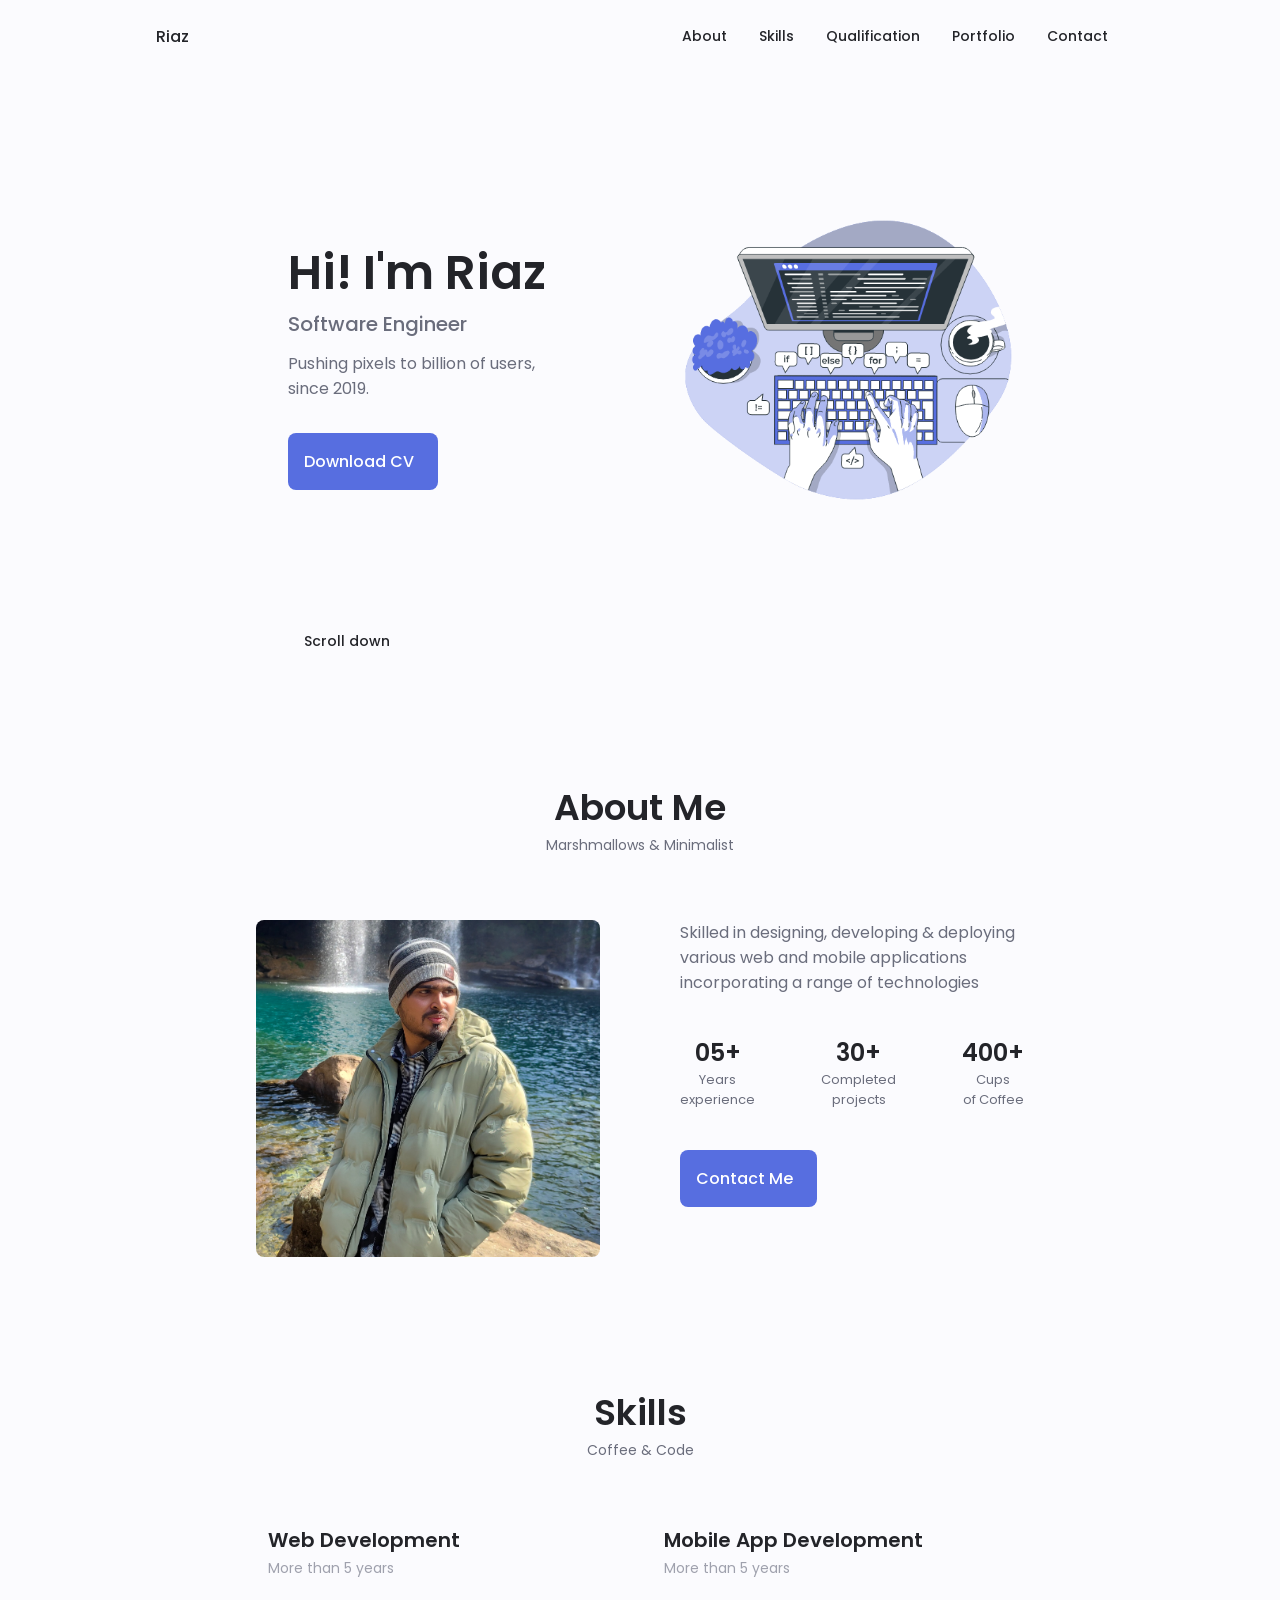
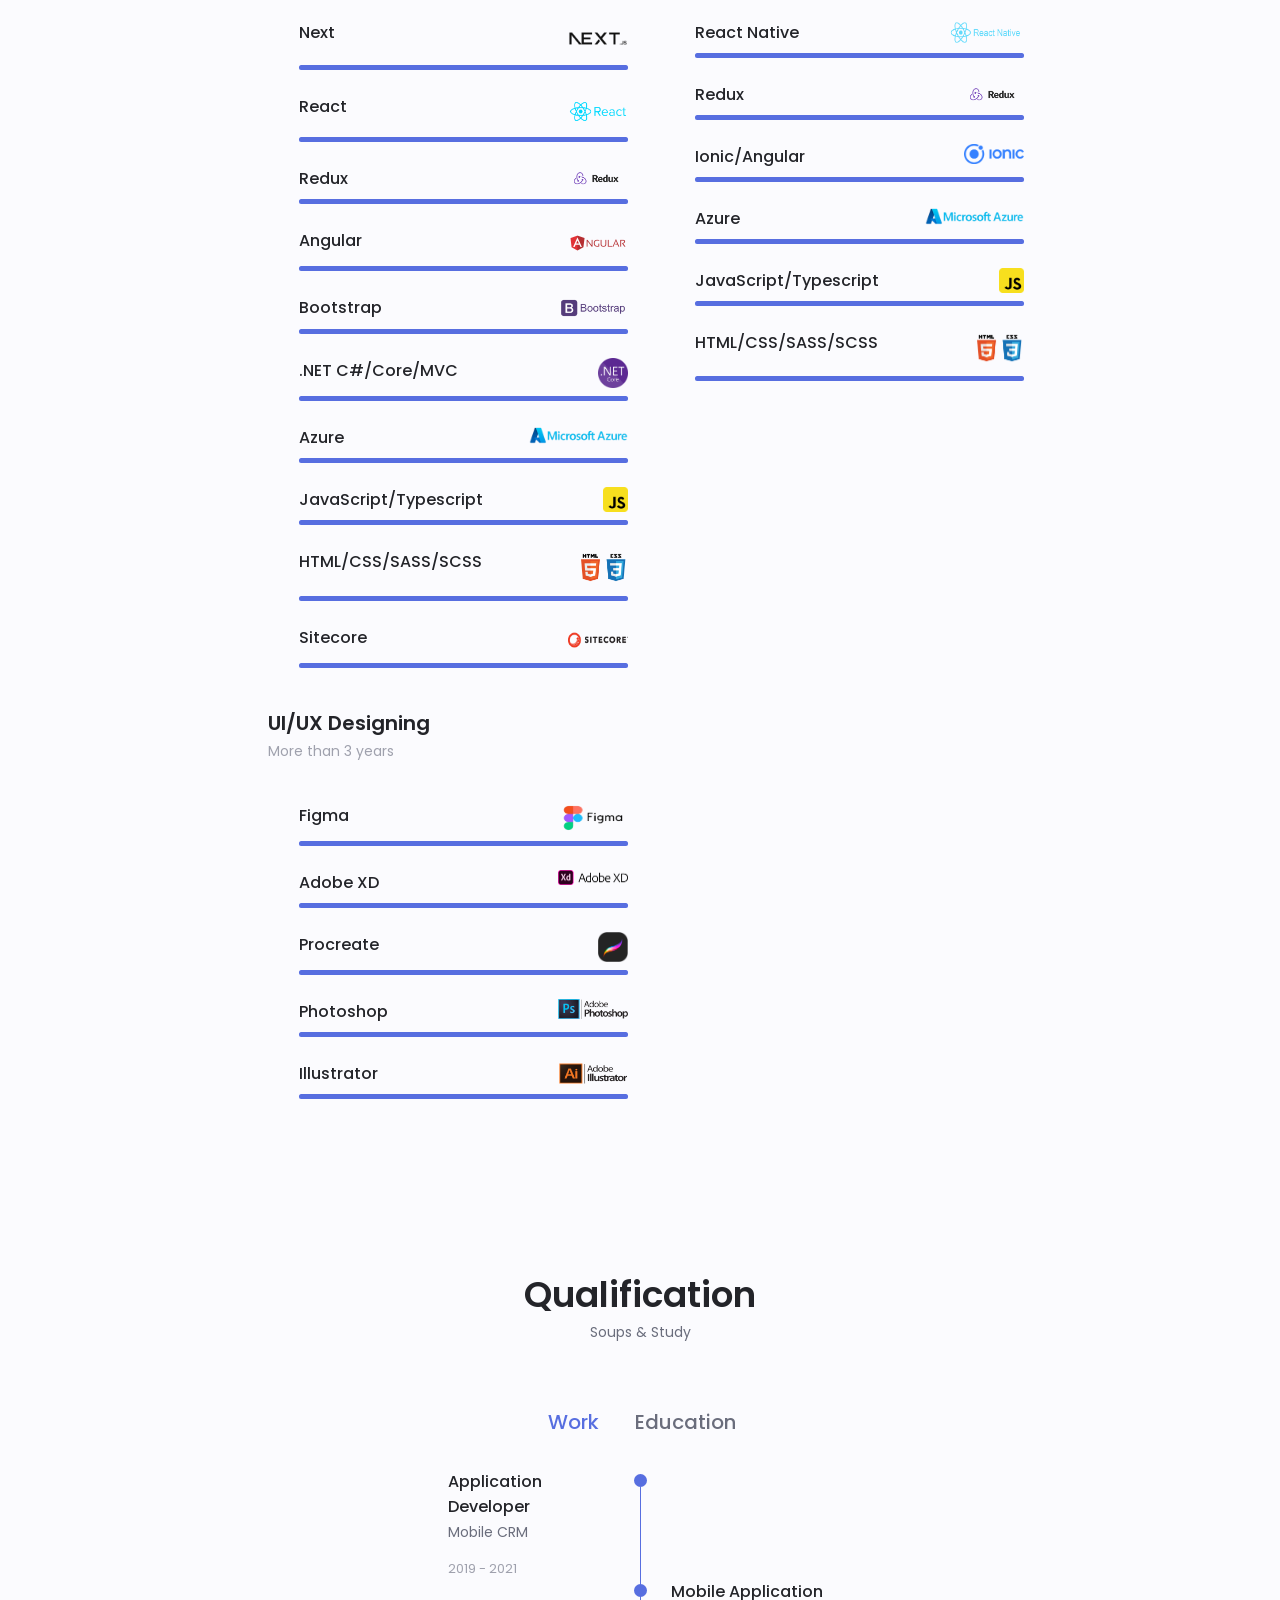
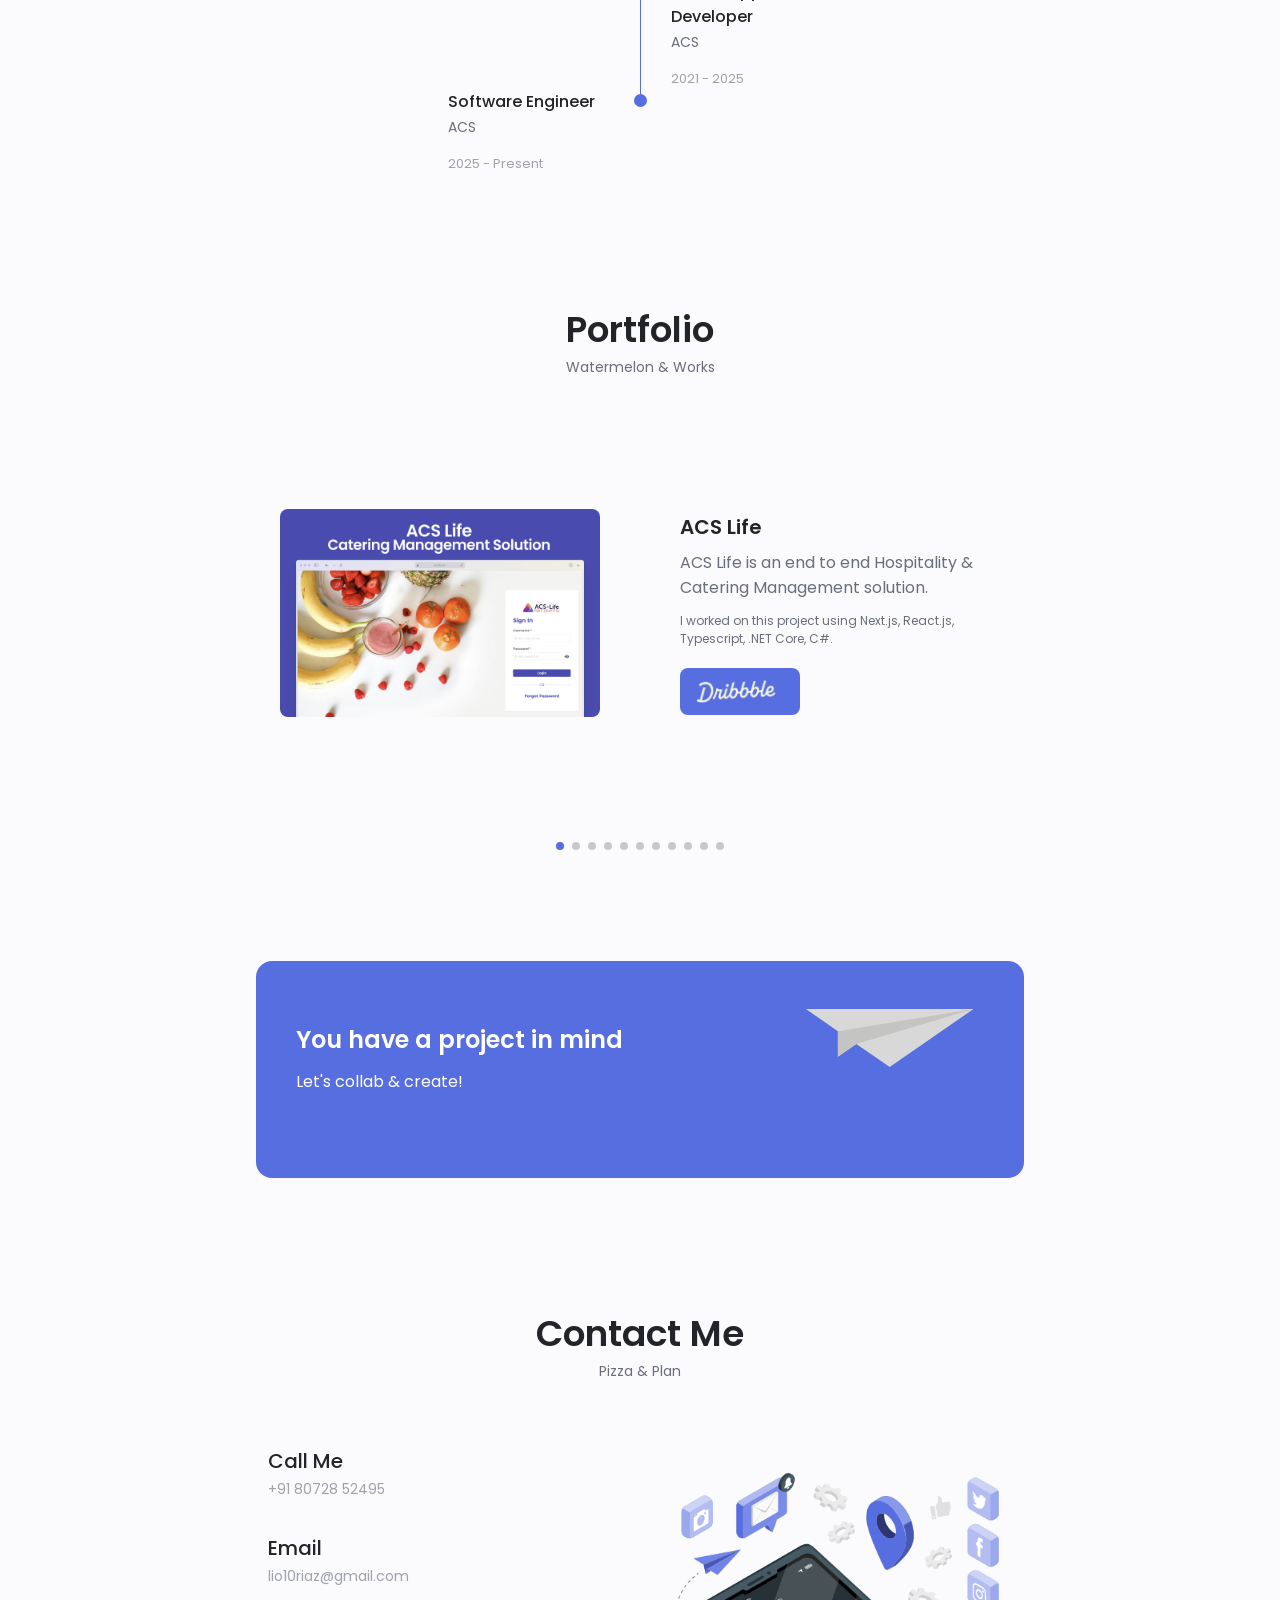
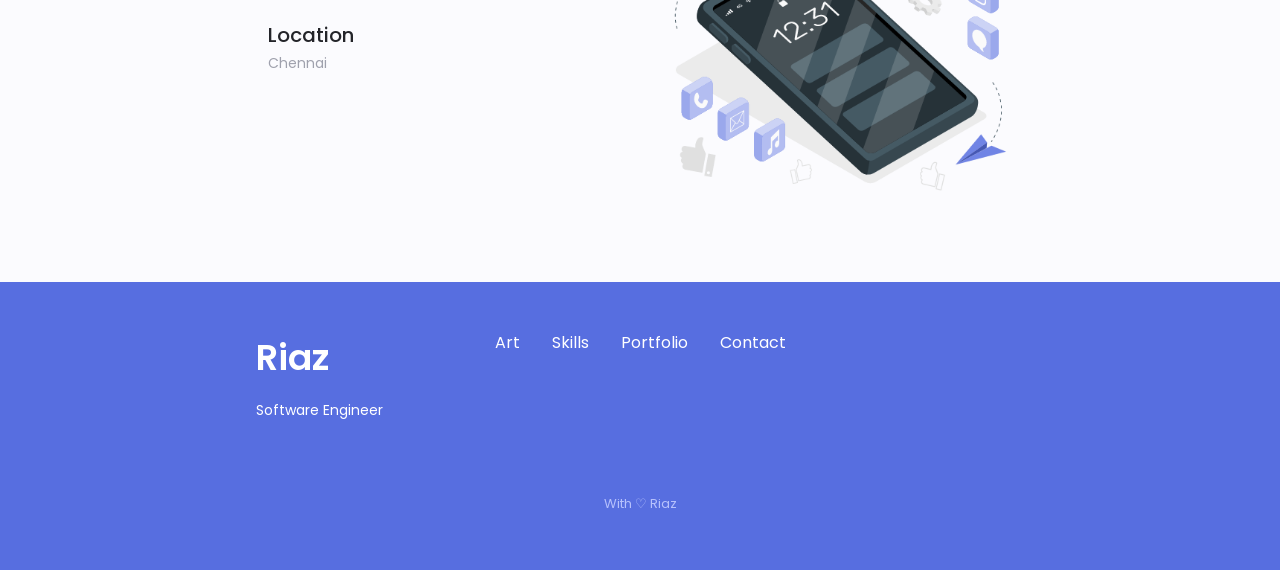
==== commit 71b53620: "Portfolio update" ====
--- a/index.html
+++ b/index.html
@@ -1,141 +1,114 @@
 <!DOCTYPE html>
 <html lang="en">
-  <head>
-    <meta charset="UTF-8" />
-    <meta name="viewport" content="width=device-width, initial-scale=1.0" />
-    <meta property="og:site_name" content="Riaz Portfolio" />
-    <meta property="og:title" content="My personal portfolio website" />
-    <meta
-      property="og:description"
-      content="Software Developer pushing pixels to billion of users"
-    />
-    <meta property="og:image" content="assets/img/prthumbnail.JPG" />
-    <meta property="og:type" content="portfolio" />
-    <meta
-      property="og:url"
-      content="https://riazahmedm.github.io/portfolio/"
-    />
-    <link rel="icon" href="assets/img/favicon.png" type="image/x-icon" />
-
-    <!--==================== UNICONS ====================-->
-    <link
-      rel="stylesheet"
-      href="https://unicons.iconscout.com/release/v4.0.0/css/line.css"
-    />
-    <link
-      rel="stylesheet"
-      href="https://unicons.iconscout.com/release/v4.0.0/css/solid.css"
-    />
-
-    <!--==================== SWIPER CSS ====================-->
-    <link rel="stylesheet" href="assets/css/swiper-bundle.min.css" />
-
-    <!--==================== CSS ====================-->
-    <link rel="stylesheet" href="assets/css/styles.css" />
-
-    <title>Riaz - Personal Portfolio</title>
-  </head>
-
-  <body>
-    <!--==================== HEADER ====================-->
-    <header class="header" id="header">
-      <nav class="nav container">
-        <a href="#" class="nav__logo">Riaz</a>
-
-        <div class="nav__menu" id="nav-menu">
-          <ul class="nav__list grid">
-            
-            <li class="nav__item">
-              <a href="#about" class="nav__link">
-                <i class="uil uil-user nav__icon"></i> About
-              </a>
-            </li>
-            <li class="nav__item">
-              <a href="#skills" class="nav__link">
-                <i class="uil uil-file-alt nav__icon"></i> Skills
-              </a>
-            </li>
-            <li class="nav__item">
-              <a href="#qualification" class="nav__link">
-                <i class="uil uil-briefcase-alt nav__icon"></i> Qualification
-              </a>
-            </li>
-            <li class="nav__item">
-              <a href="#portfolio" class="nav__link">
-                <i class="uil uil-scenery nav__icon"></i> Portfolio
-              </a>
-            </li>
-            <li class="nav__item">
-              <a href="#contact" class="nav__link">
-                <i class="uil uil-at nav__icon"></i> Contact
-              </a>
-            </li>
-            <li class="nav__item">
-              <a href="./art/index.html" class="nav__link">
-                <i class="uil uil-brush-alt nav__icon"></i> Art
-              </a>
-            </li>
-          </ul>
-          <i class="uil uil-times nav__close" id="nav-close"></i>
-        </div>
-
-        <div class="nav__btns">
-          <!--==================== CHANGE THEME ====================-->
-          <i class="uil uil-moon change-theme" id="theme-button"></i>
-
-          <div class="nav__toggle" id="nav-toggle">
-            <i class="uil uil-apps"></i>
-          </div>
-        </div>
-      </nav>
-    </header>
-
-    <!--==================== MAIN ====================-->
-    <main class="main">
-      <!--==================== HOME ====================-->
-      <section class="home section" id="home">
-        <div class="home__container container grid">
-          <div class="home__content grid">
-            <div class="home__social">
-              
-              <a
-                href="https://www.linkedin.com/in/riaz-ahmed-665a9715b"
-                target="_blank"
-                class="home__social-icon"
-              >
-                <i class="uil uil-linkedin-alt"></i>
-              </a>
-
-              <a
-                href="https://www.instagram.com/riazthetic/"
-                target="_blank"
-                class="home__social-icon"
-              >
-                <i class="uil uil-instagram"></i>
-              </a>
-
-              <!-- <a href="https://github.com/Riaz10Ahmed" target="_blank" class="home__social-icon">
+
+<head>
+  <meta charset="UTF-8" />
+  <meta name="viewport" content="width=device-width, initial-scale=1.0" />
+  <meta property="og:site_name" content="Riaz Portfolio" />
+  <meta property="og:title" content="My personal portfolio website" />
+  <meta property="og:description" content="Software Developer pushing pixels to billion of users" />
+  <meta property="og:image" content="assets/img/prthumbnail.JPG" />
+  <meta property="og:type" content="portfolio" />
+  <meta property="og:url" content="https://riazahmedm.github.io/portfolio/" />
+  <link rel="icon" href="assets/img/favicon.png" type="image/x-icon" />
+
+  <!--==================== UNICONS ====================-->
+  <link rel="stylesheet" href="https://unicons.iconscout.com/release/v4.0.0/css/line.css" />
+  <link rel="stylesheet" href="https://unicons.iconscout.com/release/v4.0.0/css/solid.css" />
+
+  <!--==================== SWIPER CSS ====================-->
+  <link rel="stylesheet" href="assets/css/swiper-bundle.min.css" />
+
+  <!--==================== CSS ====================-->
+  <link rel="stylesheet" href="assets/css/styles.css" />
+
+  <title>Riaz - Personal Portfolio</title>
+</head>
+
+<body>
+  <!--==================== HEADER ====================-->
+  <header class="header" id="header">
+    <nav class="nav container">
+      <a href="#" class="nav__logo">Riaz</a>
+
+      <div class="nav__menu" id="nav-menu">
+        <ul class="nav__list grid">
+
+          <li class="nav__item">
+            <a href="#about" class="nav__link">
+              <i class="uil uil-user nav__icon"></i> About
+            </a>
+          </li>
+          <li class="nav__item">
+            <a href="#skills" class="nav__link">
+              <i class="uil uil-file-alt nav__icon"></i> Skills
+            </a>
+          </li>
+          <li class="nav__item">
+            <a href="#qualification" class="nav__link">
+              <i class="uil uil-briefcase-alt nav__icon"></i> Qualification
+            </a>
+          </li>
+          <li class="nav__item">
+            <a href="#portfolio" class="nav__link">
+              <i class="uil uil-scenery nav__icon"></i> Portfolio
+            </a>
+          </li>
+          <li class="nav__item">
+            <a href="#contact" class="nav__link">
+              <i class="uil uil-at nav__icon"></i> Contact
+            </a>
+          </li>
+          <!-- <li class="nav__item">
+            <a href="./art/index.html" class="nav__link">
+              <i class="uil uil-brush-alt nav__icon"></i> Art
+            </a>
+          </li> -->
+        </ul>
+        <i class="uil uil-times nav__close" id="nav-close"></i>
+      </div>
+
+      <div class="nav__btns">
+        <!--==================== CHANGE THEME ====================-->
+        <i class="uil uil-moon change-theme" id="theme-button"></i>
+
+        <div class="nav__toggle" id="nav-toggle">
+          <i class="uil uil-apps"></i>
+        </div>
+      </div>
+    </nav>
+  </header>
+
+  <!--==================== MAIN ====================-->
+  <main class="main">
+    <!--==================== HOME ====================-->
+    <section class="home section" id="home">
+      <div class="home__container container grid">
+        <div class="home__content grid">
+          <div class="home__social">
+
+            <a href="https://www.linkedin.com/in/riaz-ahmed-665a9715b" target="_blank" class="home__social-icon">
+              <i class="uil uil-linkedin-alt"></i>
+            </a>
+
+            <a href="https://dribbble.com/Riazzzz" target="_blank" class="home__social-icon">
+              <i class="uil uil-dribbble"></i>
+            </a>
+
+            <a href="https://www.instagram.com/riazthetic/" target="_blank" class="home__social-icon">
+              <i class="uil uil-instagram"></i>
+            </a>
+
+            <!-- <a href="https://github.com/Riaz10Ahmed" target="_blank" class="home__social-icon">
                             <i class="uil uil-github-alt"></i>
                         </a> -->
 
-              <a
-                href="https://dribbble.com/Riaz10Ahmed"
-                target="_blank"
-                class="home__social-icon"
-              >
-                <i class="uil uil-dribbble"></i>
-              </a>
-
-              <a
-                href="./art/index.html"
-                target="_blank"
-                class="home__social-icon"
-              >
-                <i class="uil uil-brush-alt"></i>
-              </a>
-            </div>
-
-            <!-- <div class="home__img">
+            <a href="./art/index.html" target="_blank" class="home__social-icon">
+              <i class="uil uil-brush-alt"></i>
+            </a>
+          </div>
+
+          <!--<div class="home__img">
                             <svg class="home__blob" viewBox="0 0 200 187" xmlns="http://www.w3.org/2000/svg" xmlns:xlink="http://www.w3.org/1999/xlink">
                                 <mask id="mask0" mask-type="alpha">
                                     <path d="M190.312 36.4879C206.582 62.1187 201.309 102.826 182.328 134.186C163.346 165.547 
@@ -152,206 +125,183 @@
                                     <image class="home__blob-img" x='12' y='18' href="assets/img/about.png"/>
                                 </g>
                             </svg>
-                        </div> -->
-
-            <!--==================== GIF ======================-->
-            <div class="home__img">
-              <img src="assets/img/coding.gif" style="border-radius: 35px" />
-            </div>
-
-            <div class="home__data">
-              <h1 class="home__title">Hi! I'm Riaz</h1>
-              <h3 class="home__subtitle">Software Engineer</h3>
-              <p class="home__description">
-                Pushing pixels to billion of users, <br/>
-                since 2019.
-              </p>
-              <a
-                download=""
-                href="assets/pdf/Riaz_Resume.pdf"
-                class="button button--flex"
-                target="_blank"
-              >
-                Download CV<i class="uil uil-download-alt button__icon"></i>
-              </a>
-              
-            </div>
-          </div>
-
-          <div class="home__scroll">
-            <a href="#about" class="home__scroll-button button--flex">
-              <i class="uil uil-mouse-alt home__scroll-mouse"></i>
-              <span class="home__scroll-name">Scroll down</span>
-              <i class="uil uil-arrow-down home__scroll-arrow"></i>
+                        </div>-->
+
+          <!--==================== GIF ======================-->
+          <div class="home__img">
+            <img src="assets/img/coding.gif" style="border-radius: 35px" />
+          </div>
+
+          <div class="home__data">
+            <h1 class="home__title">Hi! I'm Riaz</h1>
+            <h3 class="home__subtitle">Software Engineer</h3>
+            <p class="home__description">
+              Pushing pixels to billion of users, <br />
+              since 2019.
+            </p>
+            <a download="" href="assets/pdf/Riaz_Resume.pdf" class="button button--flex" target="_blank">
+              Download CV<i class="uil uil-download-alt button__icon"></i>
             </a>
-          </div>
-        </div>
-      </section>
-
-      <!--==================== ABOUT ====================-->
-      <section class="about section" id="about">
-        <h2 class="section__title">About Me</h2>
-        <span class="section__subtitle">Marshmallows & Minimalist</span>
-
-        <div class="about__container container grid">
-          <img
-            src="assets/img/about.jpeg"
-            alt="profile pic"
-            class="about__img"
-            style="background: #f3f3f3"
-          />
-
-          <div class="about__data">
-            <p class="about__description">
-              Skilled in designing, developing & deploying various web and mobile
-              applications incorporating a range of technologies
-            </p>
-
-            <div class="about__info">
-              <div>
-                <span class="about__info-title">05+</span>
-                <span class="about__info-name"
-                  >Years <br />
-                  experience</span
-                >
-              </div>
-              <div>
-                <span class="about__info-title">30+</span>
-                <span class="about__info-name"
-                  >Completed <br />
-                  projects</span
-                >
-              </div>
-              <div>
-                <span class="about__info-title">400+</span>
-                <span class="about__info-name"
-                  >Cups <br />
-                  of Coffee</span
-                >
-              </div>
-            </div>
-
-            <div class="about__buttons">
-              <a href="#contact" class="button button--flex">
-                Contact Me <i class="uil uil-message button__icon"></i>
-              </a>
-            </div>
-          </div>
-        </div>
-      </section>
-
-      <!--==================== SKILLS ====================-->
-      <section class="skills section" id="skills">
-        <h2 class="section__title">Skills</h2>
-        <span class="section__subtitle">Coffee & Code</span>
-
-        <div class="skills__container container grid">
-          <!--==================== SKILL 1 ====================-->
-          <div class="skills__content skills__open">
-            <div class="skills__header">
-              <i class="uil uil-brackets-curly skills__icon"></i>
-
-              <div>
-                <h1 class="skills__title">Web Development</h1>
-                <span class="skills__subtitle">More than 5 years</span>
-              </div>
-
-              <!-- <i class="uil uil-angle-down skills__arrow"></i> -->
-            </div>
-
-            <div class="skills__list grid">
-              <div class="skills__data">
-                <div class="skills__titles">
-                  <h3 class="skills__name">Next</h3>
-                  <img src="assets/img/next.png" width="60px" />
-                  <!-- <span class="skills__number">90%</span> -->
-                </div>
-                <div class="skills__bar">
-                  <span class="skills__percentage"></span>
-                </div>
-              </div>
-
-              <div class="skills__data">
-                <div class="skills__titles">
-                  <h3 class="skills__name">React</h3>
-                  <img src="assets/img/react.png" width="60px" />
-                  <!-- <span class="skills__number">90%</span> -->
-                </div>
-                <div class="skills__bar">
-                  <span class="skills__percentage"></span>
-                </div>
-              </div>
-
-              <div class="skills__data">
-                <div class="skills__titles">
-                  <h3 class="skills__name">Redux</h3>
-                  <img src="assets/img/redux.png" width="60px" />
-                  <!-- <span class="skills__number">90%</span> -->
-                </div>
-                <div class="skills__bar">
-                  <span class="skills__percentage"></span>
-                </div>
-              </div>
-
-              <div class="skills__data">
-                <div class="skills__titles">
-                  <h3 class="skills__name">Angular</h3>
-                  <img src="assets/img/angular.png" width="60px" />
-                  <!-- <span class="skills__number">80%</span> -->
-                </div>
-                <div class="skills__bar">
-                  <span class="skills__percentage"></span>
-                </div>
-              </div>
-
-              <div class="skills__data">
-                <div class="skills__titles">
-                  <h3 class="skills__name">Bootstrap</h3>
-                  <img src="assets/img/bootstrap.png" width="70px" />
-                </div>
-                <div class="skills__bar">
-                  <span class="skills__percentage"></span>
-                </div>
-              </div>
-
-              <div class="skills__data">
-                <div class="skills__titles">
-                  <h3 class="skills__name">.NET C#/Core/MVC</h3>
-                  <img
-                    src="assets/img/net.png"
-                    width="30px"
-                    style="height: 30px !important"
-                  />
-                </div>
-                <div class="skills__bar">
-                  <span class="skills__percentage"></span>
-                </div>
-              </div>
-
-              <div class="skills__data">
-                <div class="skills__titles">
-                  <h3 class="skills__name">Azure</h3>
-                  <img
-                    src="assets/img/azure.png"
-                    style="height: 20px !important"
-                  />
-                </div>
-                <div class="skills__bar">
-                  <span class="skills__percentage"></span>
-                </div>
-              </div>
-
-              <div class="skills__data">
-                <div class="skills__titles">
-                  <h3 class="skills__name">JavaScript/Typescript</h3>
-                  <img src="assets/img/js.png" width="25px" />
-                </div>
-                <div class="skills__bar">
-                  <span class="skills__percentage"></span>
-                </div>
-              </div>
-
-              <!-- <div class="skills__data">
+
+          </div>
+        </div>
+
+        <div class="home__scroll">
+          <a href="#about" class="home__scroll-button button--flex">
+            <i class="uil uil-mouse-alt home__scroll-mouse"></i>
+            <span class="home__scroll-name">Scroll down</span>
+            <i class="uil uil-arrow-down home__scroll-arrow"></i>
+          </a>
+        </div>
+      </div>
+    </section>
+
+    <!--==================== ABOUT ====================-->
+    <section class="about section" id="about">
+      <h2 class="section__title">About Me</h2>
+      <span class="section__subtitle">Marshmallows & Minimalist</span>
+
+      <div class="about__container container grid">
+        <img src="assets/img/about.jpeg" alt="profile pic" class="about__img" style="background: #f3f3f3" />
+
+        <div class="about__data">
+          <p class="about__description">
+            Skilled in designing, developing & deploying various web and mobile
+            applications incorporating a range of technologies
+          </p>
+
+          <div class="about__info">
+            <div>
+              <span class="about__info-title">05+</span>
+              <span class="about__info-name">Years <br />
+                experience</span>
+            </div>
+            <div>
+              <span class="about__info-title">30+</span>
+              <span class="about__info-name">Completed <br />
+                projects</span>
+            </div>
+            <div>
+              <span class="about__info-title">400+</span>
+              <span class="about__info-name">Cups <br />
+                of Coffee</span>
+            </div>
+          </div>
+
+          <div class="about__buttons">
+            <a href="#contact" class="button button--flex">
+              Contact Me <i class="uil uil-message button__icon"></i>
+            </a>
+          </div>
+        </div>
+      </div>
+    </section>
+
+    <!--==================== SKILLS ====================-->
+    <section class="skills section" id="skills">
+      <h2 class="section__title">Skills</h2>
+      <span class="section__subtitle">Coffee & Code</span>
+
+      <div class="skills__container container grid">
+        <!--==================== SKILL 1 ====================-->
+        <div class="skills__content skills__open">
+          <div class="skills__header">
+            <i class="uil uil-brackets-curly skills__icon"></i>
+
+            <div>
+              <h1 class="skills__title">Web Development</h1>
+              <span class="skills__subtitle">More than 5 years</span>
+            </div>
+
+            <!-- <i class="uil uil-angle-down skills__arrow"></i> -->
+          </div>
+
+          <div class="skills__list grid">
+            <div class="skills__data">
+              <div class="skills__titles">
+                <h3 class="skills__name">Next</h3>
+                <img src="assets/img/next.png" width="60px" />
+                <!-- <span class="skills__number">90%</span> -->
+              </div>
+              <div class="skills__bar">
+                <span class="skills__percentage"></span>
+              </div>
+            </div>
+
+            <div class="skills__data">
+              <div class="skills__titles">
+                <h3 class="skills__name">React</h3>
+                <img src="assets/img/react.png" width="60px" />
+                <!-- <span class="skills__number">90%</span> -->
+              </div>
+              <div class="skills__bar">
+                <span class="skills__percentage"></span>
+              </div>
+            </div>
+
+            <div class="skills__data">
+              <div class="skills__titles">
+                <h3 class="skills__name">Redux</h3>
+                <img src="assets/img/redux.png" width="60px" />
+                <!-- <span class="skills__number">90%</span> -->
+              </div>
+              <div class="skills__bar">
+                <span class="skills__percentage"></span>
+              </div>
+            </div>
+
+            <div class="skills__data">
+              <div class="skills__titles">
+                <h3 class="skills__name">Angular</h3>
+                <img src="assets/img/angular.png" width="60px" />
+                <!-- <span class="skills__number">80%</span> -->
+              </div>
+              <div class="skills__bar">
+                <span class="skills__percentage"></span>
+              </div>
+            </div>
+
+            <div class="skills__data">
+              <div class="skills__titles">
+                <h3 class="skills__name">Bootstrap</h3>
+                <img src="assets/img/bootstrap.png" width="70px" />
+              </div>
+              <div class="skills__bar">
+                <span class="skills__percentage"></span>
+              </div>
+            </div>
+
+            <div class="skills__data">
+              <div class="skills__titles">
+                <h3 class="skills__name">.NET C#/Core/MVC</h3>
+                <img src="assets/img/net.png" width="30px" style="height: 30px !important" />
+              </div>
+              <div class="skills__bar">
+                <span class="skills__percentage"></span>
+              </div>
+            </div>
+
+            <div class="skills__data">
+              <div class="skills__titles">
+                <h3 class="skills__name">Azure</h3>
+                <img src="assets/img/azure.png" style="height: 20px !important" />
+              </div>
+              <div class="skills__bar">
+                <span class="skills__percentage"></span>
+              </div>
+            </div>
+
+            <div class="skills__data">
+              <div class="skills__titles">
+                <h3 class="skills__name">JavaScript/Typescript</h3>
+                <img src="assets/img/js.png" width="25px" />
+              </div>
+              <div class="skills__bar">
+                <span class="skills__percentage"></span>
+              </div>
+            </div>
+
+            <!-- <div class="skills__data">
                             <div class="skills__titles">
                                 <h3 class="skills__name">JQuery</h3>
                                 <img src="assets/img/jquery.png" width="60px" style="height: 15px !important;"/>
@@ -361,7 +311,7 @@
                             </div>
                         </div> -->
 
-              <!-- <div class="skills__data">
+            <!-- <div class="skills__data">
                             <div class="skills__titles">
                                 <h3 class="skills__name">Typescript</h3>
                                 <img src="assets/img/ts.png" width="25px"/>
@@ -371,108 +321,93 @@
                             </div>
                         </div> -->
 
-              <div class="skills__data">
-                <div class="skills__titles">
-                  <h3 class="skills__name">HTML/CSS/SASS/SCSS</h3>
-                  <img src="assets/img/html.png" width="50px" />
-                </div>
-                <div class="skills__bar">
-                  <span class="skills__percentage"></span>
-                </div>
-              </div>
-
-              <div class="skills__data">
-                <div class="skills__titles">
-                  <h3 class="skills__name">Sitecore</h3>
-                  <img
-                    src="assets/img/sitecore.png"
-                    width="60px"
-                    style="height: 30px !important"
-                  />
-                </div>
-                <div class="skills__bar">
-                  <span class="skills__percentage"></span>
-                </div>
-              </div>
-            </div>
-          </div>
-
-          <!--==================== SKILL 2 ====================-->
-          <div class="skills__content skills__open">
-            <div class="skills__header">
-              <i class="uil uil-mobile-android skills__icon"></i>
-
-              <div>
-                <h1 class="skills__title">Mobile App Development</h1>
-                <span class="skills__subtitle">More than 5 years</span>
-              </div>
-
-              <!-- <i class="uil uil-angle-down skills__arrow"></i> -->
-            </div>
-
-            <div class="skills__list grid">
-              <div class="skills__data">
-                <div class="skills__titles">
-                  <h3 class="skills__name">React Native</h3>
-                  <img
-                    src="assets/img/react_native.png"
-                    width="75px"
-                    style="height: 25px !important"
-                  />
-                </div>
-                <div class="skills__bar">
-                  <span class="skills__percentage"></span>
-                </div>
-              </div>
-
-              <div class="skills__data">
-                <div class="skills__titles">
-                  <h3 class="skills__name">Redux</h3>
-                  <img src="assets/img/redux.png" width="60px" />
-                </div>
-                <div class="skills__bar">
-                  <span class="skills__percentage"></span>
-                </div>
-              </div>
-
-              <div class="skills__data">
-                <div class="skills__titles">
-                  <h3 class="skills__name">Ionic/Angular</h3>
-                  <img
-                    src="assets/img/ionic.png"
-                    width="60px"
-                    style="height: 20px !important"
-                  />
-                </div>
-                <div class="skills__bar">
-                  <span class="skills__percentage"></span>
-                </div>
-              </div>
-
-              <div class="skills__data">
-                <div class="skills__titles">
-                  <h3 class="skills__name">Azure</h3>
-                  <img
-                    src="assets/img/azure.png"
-                    style="height: 20px !important"
-                  />
-                </div>
-                <div class="skills__bar">
-                  <span class="skills__percentage"></span>
-                </div>
-              </div>
-
-              <div class="skills__data">
-                <div class="skills__titles">
-                  <h3 class="skills__name">JavaScript/Typescript</h3>
-                  <img src="assets/img/js.png" width="25px" />
-                </div>
-                <div class="skills__bar">
-                  <span class="skills__percentage"></span>
-                </div>
-              </div>
-
-              <!-- <div class="skills__data">
+            <div class="skills__data">
+              <div class="skills__titles">
+                <h3 class="skills__name">HTML/CSS/SASS/SCSS</h3>
+                <img src="assets/img/html.png" width="50px" />
+              </div>
+              <div class="skills__bar">
+                <span class="skills__percentage"></span>
+              </div>
+            </div>
+
+            <div class="skills__data">
+              <div class="skills__titles">
+                <h3 class="skills__name">Sitecore</h3>
+                <img src="assets/img/sitecore.png" width="60px" style="height: 30px !important" />
+              </div>
+              <div class="skills__bar">
+                <span class="skills__percentage"></span>
+              </div>
+            </div>
+          </div>
+        </div>
+
+        <!--==================== SKILL 2 ====================-->
+        <div class="skills__content skills__open">
+          <div class="skills__header">
+            <i class="uil uil-mobile-android skills__icon"></i>
+
+            <div>
+              <h1 class="skills__title">Mobile App Development</h1>
+              <span class="skills__subtitle">More than 5 years</span>
+            </div>
+
+            <!-- <i class="uil uil-angle-down skills__arrow"></i> -->
+          </div>
+
+          <div class="skills__list grid">
+            <div class="skills__data">
+              <div class="skills__titles">
+                <h3 class="skills__name">React Native</h3>
+                <img src="assets/img/react_native.png" width="75px" style="height: 25px !important" />
+              </div>
+              <div class="skills__bar">
+                <span class="skills__percentage"></span>
+              </div>
+            </div>
+
+            <div class="skills__data">
+              <div class="skills__titles">
+                <h3 class="skills__name">Redux</h3>
+                <img src="assets/img/redux.png" width="60px" />
+              </div>
+              <div class="skills__bar">
+                <span class="skills__percentage"></span>
+              </div>
+            </div>
+
+            <div class="skills__data">
+              <div class="skills__titles">
+                <h3 class="skills__name">Ionic/Angular</h3>
+                <img src="assets/img/ionic.png" width="60px" style="height: 20px !important" />
+              </div>
+              <div class="skills__bar">
+                <span class="skills__percentage"></span>
+              </div>
+            </div>
+
+            <div class="skills__data">
+              <div class="skills__titles">
+                <h3 class="skills__name">Azure</h3>
+                <img src="assets/img/azure.png" style="height: 20px !important" />
+              </div>
+              <div class="skills__bar">
+                <span class="skills__percentage"></span>
+              </div>
+            </div>
+
+            <div class="skills__data">
+              <div class="skills__titles">
+                <h3 class="skills__name">JavaScript/Typescript</h3>
+                <img src="assets/img/js.png" width="25px" />
+              </div>
+              <div class="skills__bar">
+                <span class="skills__percentage"></span>
+              </div>
+            </div>
+
+            <!-- <div class="skills__data">
                             <div class="skills__titles">
                                 <h3 class="skills__name">Typescript</h3>
                                 <img src="assets/img/ts.png" width="25px"/>
@@ -482,952 +417,907 @@
                             </div>
                         </div> -->
 
-              <div class="skills__data">
-                <div class="skills__titles">
-                  <h3 class="skills__name">HTML/CSS/SASS/SCSS</h3>
-                  <img src="assets/img/html.png" width="50px" />
+            <div class="skills__data">
+              <div class="skills__titles">
+                <h3 class="skills__name">HTML/CSS/SASS/SCSS</h3>
+                <img src="assets/img/html.png" width="50px" />
+              </div>
+              <div class="skills__bar">
+                <span class="skills__percentage"></span>
+              </div>
+            </div>
+          </div>
+        </div>
+
+        <!--==================== SKILL 3 ====================-->
+        <div class="skills__content skills__open">
+          <div class="skills__header">
+            <i class="uil uil-swatchbook skills__icon"></i>
+
+            <div>
+              <h1 class="skills__title">UI/UX Designing</h1>
+              <span class="skills__subtitle">More than 3 years</span>
+            </div>
+
+            <!-- <i class="uil uil-angle-down skills__arrow"></i> -->
+          </div>
+
+          <div class="skills__list grid">
+            <div class="skills__data">
+              <div class="skills__titles">
+                <h3 class="skills__name">Figma</h3>
+                <img src="assets/img/figma.png" width="70px" style="height: 30px !important" />
+              </div>
+              <div class="skills__bar">
+                <span class="skills__percentage"></span>
+              </div>
+            </div>
+
+            <div class="skills__data">
+              <div class="skills__titles">
+                <h3 class="skills__name">Adobe XD</h3>
+                <img src="assets/img/adobe_xd.png" width="70px" style="height: 15px !important" />
+              </div>
+              <div class="skills__bar">
+                <span class="skills__percentage"></span>
+              </div>
+            </div>
+
+            <div class="skills__data">
+              <div class="skills__titles">
+                <h3 class="skills__name">Procreate</h3>
+                <img src="assets/img/procreate.png" width="70px" style="height: 30px; width: 30px" />
+              </div>
+              <div class="skills__bar">
+                <span class="skills__percentage"></span>
+              </div>
+            </div>
+
+            <div class="skills__data">
+              <div class="skills__titles">
+                <h3 class="skills__name">Photoshop</h3>
+                <img src="assets/img/adobe_ps.png" width="70px" style="height: 20px !important" />
+              </div>
+              <div class="skills__bar">
+                <span class="skills__percentage"></span>
+              </div>
+            </div>
+
+            <div class="skills__data">
+              <div class="skills__titles">
+                <h3 class="skills__name">Illustrator</h3>
+                <img src="assets/img/adobe_ai.png" width="70px" style="height: 25px !important" />
+              </div>
+              <div class="skills__bar">
+                <span class="skills__percentage"></span>
+              </div>
+            </div>
+
+
+          </div>
+        </div>
+      </div>
+    </section>
+
+    <!--==================== QUALIFICATION ====================-->
+    <section class="qualification section" id="qualification">
+      <h2 class="section__title">Qualification</h2>
+      <span class="section__subtitle">Soups & Study</span>
+
+      <div class="qualification__container container">
+        <div class="qualification__tabs">
+          <div class="qualification__button button--flex qualification__active" data-target="#work">
+            <i class="uil uil-briefcase-alt qualification__icon"></i>
+            Work
+          </div>
+
+          <div class="qualification__button button--flex" data-target="#education">
+            <i class="uil uil-graduation-cap qualification__icon"></i>
+            Education
+          </div>
+        </div>
+
+        <div class="qualification__sections">
+          <!--==================== QUALIFICATION CONTENT 1 ====================-->
+          <div class="qualification__content qualification__active" data-content id="work">
+            <!--==================== QUALIFICATION 1 ====================-->
+            <div class="qualification__data">
+              <div>
+                <h3 class="qualification__title">Application Developer</h3>
+                <span class="qualification__subtitle">Mobile CRM</span>
+                <div class="qualification__calendar">
+                  <i class="uil uil-calendar-alt"></i>
+                  2019 - 2021
                 </div>
-                <div class="skills__bar">
-                  <span class="skills__percentage"></span>
+              </div>
+
+              <div>
+                <span class="qualification__rounder"></span>
+                <span class="qualification__line"></span>
+              </div>
+            </div>
+
+            <!--==================== QUALIFICATION 2 ====================-->
+            <div class="qualification__data">
+              <div></div>
+
+              <div>
+                <span class="qualification__rounder"></span>
+                <span class="qualification__line"></span>
+              </div>
+
+              <div>
+                <h3 class="qualification__title">
+                  Mobile Application Developer
+                </h3>
+                <span class="qualification__subtitle">ACS</span>
+                <div class="qualification__calendar">
+                  <i class="uil uil-calendar-alt"></i>
+                  2021 - 2025
                 </div>
               </div>
             </div>
-          </div>
-
-          <!--==================== SKILL 3 ====================-->
-          <div class="skills__content skills__open">
-            <div class="skills__header">
-              <i class="uil uil-swatchbook skills__icon"></i>
-
+
+            <!--==================== QUALIFICATION 3 ====================-->
+            <div class="qualification__data">
               <div>
-                <h1 class="skills__title">UI/UX Designing</h1>
-                <span class="skills__subtitle">More than 3 years</span>
-              </div>
-
-              <!-- <i class="uil uil-angle-down skills__arrow"></i> -->
-            </div>
-
-            <div class="skills__list grid">
-              <div class="skills__data">
-                <div class="skills__titles">
-                  <h3 class="skills__name">Figma</h3>
-                  <img
-                    src="assets/img/figma.png"
-                    width="70px"
-                    style="height: 30px !important"
-                  />
+                <h3 class="qualification__title">Software Engineer</h3>
+                <span class="qualification__subtitle">ACS</span>
+                <div class="qualification__calendar">
+                  <i class="uil uil-calendar-alt"></i>
+                  2025 - Present
                 </div>
-                <div class="skills__bar">
-                  <span class="skills__percentage"></span>
+              </div>
+
+              <div>
+                <span class="qualification__rounder"></span>
+              </div>
+
+              <div></div>
+            </div>
+          </div>
+
+          <!--==================== QUALIFICATION CONTENT 2 ====================-->
+          <div class="qualification__content" data-content id="education">
+            <!--==================== QUALIFICATION 1 ====================-->
+            <div class="qualification__data">
+              <div>
+                <h3 class="qualification__title">
+                  Diploma in Computer Science
+                </h3>
+                <span class="qualification__subtitle">Bharath Polytechnic College</span>
+                <div class="qualification__calendar">
+                  <i class="uil uil-calendar-alt"></i>
+                  2013 - 2016
                 </div>
               </div>
 
-              <div class="skills__data">
-                <div class="skills__titles">
-                  <h3 class="skills__name">Adobe XD</h3>
-                  <img
-                    src="assets/img/adobe_xd.png"
-                    width="70px"
-                    style="height: 15px !important"
-                  />
+              <div>
+                <span class="qualification__rounder"></span>
+                <span class="qualification__line"></span>
+              </div>
+            </div>
+
+            <!--==================== QUALIFICATION 2 ====================-->
+            <div class="qualification__data">
+              <div></div>
+
+              <div>
+                <span class="qualification__rounder"></span>
+                <!-- <span class="qualification__line"></span> -->
+              </div>
+
+              <div>
+                <h3 class="qualification__title">
+                  Bachelor in Computer Engineering
+                </h3>
+                <span class="qualification__subtitle">Anna University</span>
+                <div class="qualification__calendar">
+                  <i class="uil uil-calendar-alt"></i>
+                  2016 - 2019
                 </div>
-                <div class="skills__bar">
-                  <span class="skills__percentage"></span>
-                </div>
-              </div>
-
-              <div class="skills__data">
-                <div class="skills__titles">
-                  <h3 class="skills__name">Procreate</h3>
-                  <img
-                    src="assets/img/procreate.png"
-                    width="70px"
-                    style="height: 30px; width: 30px"
-                  />
-                </div>
-                <div class="skills__bar">
-                  <span class="skills__percentage"></span>
-                </div>
-              </div>
-
-              <div class="skills__data">
-                <div class="skills__titles">
-                  <h3 class="skills__name">Photoshop</h3>
-                  <img
-                    src="assets/img/adobe_ps.png"
-                    width="70px"
-                    style="height: 20px !important"
-                  />
-                </div>
-                <div class="skills__bar">
-                  <span class="skills__percentage"></span>
-                </div>
-              </div>
-
-              <div class="skills__data">
-                <div class="skills__titles">
-                  <h3 class="skills__name">Illustrator</h3>
-                  <img
-                    src="assets/img/adobe_ai.png"
-                    width="70px"
-                    style="height: 25px !important"
-                  />
-                </div>
-                <div class="skills__bar">
-                  <span class="skills__percentage"></span>
-                </div>
-              </div>
-
-              
-            </div>
-          </div>
-        </div>
-      </section>
-
-      <!--==================== QUALIFICATION ====================-->
-      <section class="qualification section" id="qualification">
-        <h2 class="section__title">Qualification</h2>
-        <span class="section__subtitle">Soups & Study</span>
-
-        <div class="qualification__container container">
-          <div class="qualification__tabs">
-            <div
-              class="qualification__button button--flex qualification__active"
-              data-target="#work"
-            >
-              <i class="uil uil-briefcase-alt qualification__icon"></i>
-              Work
-            </div>
-
-            <div
-              class="qualification__button button--flex"
-              data-target="#education"
-            >
-              <i class="uil uil-graduation-cap qualification__icon"></i>
-              Education
-            </div>
-          </div>
-
-          <div class="qualification__sections">
-            <!--==================== QUALIFICATION CONTENT 1 ====================-->
-            <div
-              class="qualification__content qualification__active"
-              data-content
-              id="work"
-            >
-              <!--==================== QUALIFICATION 1 ====================-->
-              <div class="qualification__data">
-                <div>
-                  <h3 class="qualification__title">Application Developer</h3>
-                  <span class="qualification__subtitle">Mobile CRM</span>
-                  <div class="qualification__calendar">
-                    <i class="uil uil-calendar-alt"></i>
-                    2019 - 2021
-                  </div>
-                </div>
-
-                <div>
-                  <span class="qualification__rounder"></span>
-                  <span class="qualification__line"></span>
-                </div>
-              </div>
-
-              <!--==================== QUALIFICATION 2 ====================-->
-              <div class="qualification__data">
-                <div></div>
-
-                <div>
-                  <span class="qualification__rounder"></span>
-                  <span class="qualification__line"></span>
-                </div>
-
-                <div>
-                  <h3 class="qualification__title">
-                    Mobile Application Developer
-                  </h3>
-                  <span class="qualification__subtitle">ACS</span>
-                  <div class="qualification__calendar">
-                    <i class="uil uil-calendar-alt"></i>
-                    2021 - 2025
-                  </div>
-                </div>
-              </div>
-
-              <!--==================== QUALIFICATION 3 ====================-->
-              <div class="qualification__data">
-                <div>
-                  <h3 class="qualification__title">Software Engineer</h3>
-                  <span class="qualification__subtitle">ACS</span>
-                  <div class="qualification__calendar">
-                    <i class="uil uil-calendar-alt"></i>
-                    2025 - Present
-                  </div>
-                </div>
-
-                <div>
-                  <span class="qualification__rounder"></span>
-                </div>
-
-                <div></div>
-              </div>
-            </div>
-
-            <!--==================== QUALIFICATION CONTENT 2 ====================-->
-            <div class="qualification__content" data-content id="education">
-              <!--==================== QUALIFICATION 1 ====================-->
-              <div class="qualification__data">
-                <div>
-                  <h3 class="qualification__title">
-                    Diploma in Computer Science
-                  </h3>
-                  <span class="qualification__subtitle"
-                    >Bharath Polytechnic College</span
-                  >
-                  <div class="qualification__calendar">
-                    <i class="uil uil-calendar-alt"></i>
-                    2013 - 2016
-                  </div>
-                </div>
-
-                <div>
-                  <span class="qualification__rounder"></span>
-                  <span class="qualification__line"></span>
-                </div>
-              </div>
-
-              <!--==================== QUALIFICATION 2 ====================-->
-              <div class="qualification__data">
-                <div></div>
-
-                <div>
-                  <span class="qualification__rounder"></span>
-                  <!-- <span class="qualification__line"></span> -->
-                </div>
-
-                <div>
-                  <h3 class="qualification__title">
-                    Bachelor in Computer Engineering
-                  </h3>
-                  <span class="qualification__subtitle">Anna University</span>
-                  <div class="qualification__calendar">
-                    <i class="uil uil-calendar-alt"></i>
-                    2016 - 2019
-                  </div>
-                </div>
-              </div>
-            </div>
-          </div>
-        </div>
-      </section>
-
-
-      <!--==================== SERVICES ====================-->
-      <!-- <section class="services section" id="services">
-                <h2 class="section__title">Services</h2>
-                <span class="section__subtitle">What i offer</span>
-
-                <div class="services__container container grid"> -->
-      <!--==================== SERVICE 1 ====================-->
-      <!-- <div class="services__content">
-                        <div>
-                            <i class="uil uil-web-grid services__icon"></i>
-                            <h3 class="services__title">Ui/Ux <br> Designer</h3>
-                        </div>
-
-                        <span class="button button--flex button--link button--small services__button">
-                            View More <i class="uil uil-arrow-right button__icon"></i>
-                        </span>
-
-                        <div class="services__modal">
-                            <div class="services__modal-content">
-                                <h4 class="services__modal-title">Ui/Ux <br> Designer</h4>
-                                <i class="uil uil-times services__modal-close"></i>
-
-                                <ul class="services__modal-services grid">
-                                    <li class="services__modal-service">
-                                        <i class="uil uil-check-circle services__modal-icon"></i>
-                                        <p>I develop the interface</p>
-                                    </li>
-                                    <li class="services__modal-service">
-                                        <i class="uil uil-check-circle services__modal-icon"></i>
-                                        <p>I develop the interface</p>
-                                    </li>
-                                    <li class="services__modal-service">
-                                        <i class="uil uil-check-circle services__modal-icon"></i>
-                                        <p>I develop the interface</p>
-                                    </li>
-                                    <li class="services__modal-service">
-                                        <i class="uil uil-check-circle services__modal-icon"></i>
-                                        <p>I develop the interface</p>
-                                    </li>
-                                </ul>
-                            </div>
-                        </div>
-                    </div> -->
-
-      <!--==================== SERVICE 2 ====================-->
-      <!-- <div class="services__content">
-                        <div>
-                            <i class="uil uil-arrow services__icon"></i>
-                            <h3 class="services__title">Frontend <br> Developer</h3>
-                        </div>
-
-                        <span class="button button--flex button--link button--small services__button">
-                            View More <i class="uil uil-arrow-right button__icon"></i>
-                        </span>
-
-                        <div class="services__modal">
-                            <div class="services__modal-content">
-                                <h4 class="services__modal-title">Frontend <br> Developer</h4>
-                                <i class="uil uil-times services__modal-close"></i>
-
-                                <ul class="services__modal-services grid">
-                                    <li class="services__modal-service">
-                                        <i class="uil uil-check-circle services__modal-icon"></i>
-                                        <p>Coffee In Code Out</p>
-                                    </li>
-                                    <li class="services__modal-service">
-                                        <i class="uil uil-check-circle services__modal-icon"></i>
-                                        <p>Coffee In Code Out</p>
-                                    </li>
-                                    <li class="services__modal-service">
-                                        <i class="uil uil-check-circle services__modal-icon"></i>
-                                        <p>Coffee In Code Out</p>
-                                    </li>
-                                    <li class="services__modal-service">
-                                        <i class="uil uil-check-circle services__modal-icon"></i>
-                                        <p>Coffee In Code Out</p>
-                                    </li>
-                                </ul>
-                            </div>
-                        </div>
-                    </div> -->
-
-      <!--==================== SERVICE 3 ====================-->
-      <!-- <div class="services__content">
-                        <div>
-                            <i class="uil uil-web-grid services__icon"></i>
-                            <h3 class="services__title">Ui/Ux <br> Designer</h3>
-                        </div>
-
-                        <span class="button button--flex button--link button--small services__button">
-                            View More <i class="uil uil-arrow-right button__icon"></i>
-                        </span>
-
-                        <div class="services__modal">
-                            <div class="services__modal-content">
-                                <h4 class="services__modal-title">Ui/Ux <br> Designer</h4>
-                                <i class="uil uil-times services__modal-close"></i>
-
-                                <ul class="services__modal-services grid">
-                                    <li class="services__modal-service">
-                                        <i class="uil uil-check-circle services__modal-icon"></i>
-                                        <p>I develop the interface</p>
-                                    </li>
-                                    <li class="services__modal-service">
-                                        <i class="uil uil-check-circle services__modal-icon"></i>
-                                        <p>I develop the interface</p>
-                                    </li>
-                                    <li class="services__modal-service">
-                                        <i class="uil uil-check-circle services__modal-icon"></i>
-                                        <p>I develop the interface</p>
-                                    </li>
-                                    <li class="services__modal-service">
-                                        <i class="uil uil-check-circle services__modal-icon"></i>
-                                        <p>I develop the interface</p>
-                                    </li>
-                                </ul>
-                            </div>
-                        </div>
-                    </div> -->
-      <!-- </div>
-            </section> -->
-
-      <!--==================== PORTFOLIO ====================-->
-      <section class="portfolio section" id="portfolio">
-        <h2 class="section__title">Portfolio</h2>
-        <span class="section__subtitle">Watermelon & Works</span>
-
-        <div class="portfolio__container container swiper-container">
-          <div class="swiper-wrapper">
-            <!--==================== PORTFOLIO 11 ====================-->
-            <div class="portfolio__content grid swiper-slide">
-              <img
-                src="assets/img/portfolio12.png"
-                alt="portfolio 12"
-                class="portfolio__img"
-              />
-              <div class="portfolio__data">
-                <h3 class="portfolio__title">ACS Life</h3>
-                <p class="portfolio__description">
-                  ACS Life is an end to end Hospitality & Catering Management
-                  solution inclusive of software and required hardware (EPoS,
-                  tablets bar code readers etc).
-                </p>
-                <p style="font-size: 12px; margin-bottom: 20px">
-                  Technologies used Next.js, Reaxt, ASP.Net C#, HL7, React Native - Redux -
-                  Typescript Framework for both Android & iOS
-                </p>
-                <!-- <a
-                  href="https://athena.anyaconsultancy.com/"
+              </div>
+            </div>
+          </div>
+        </div>
+      </div>
+    </section>
+
+
+    <!--==================== SERVICES ====================-->
+    <section class="services section" id="services" style="display: none">
+      <h2 class="section__title">Services</h2>
+      <span class="section__subtitle">What i offer</span>
+
+      <div class="services__container container grid">
+        <!--==================== SERVICE 1 ====================-->
+        <div class="services__content">
+          <div>
+            <i class="uil uil-web-grid services__icon"></i>
+            <h3 class="services__title">Ui/Ux <br> Designer</h3>
+          </div>
+
+          <span class="button button--flex button--link button--small services__button">
+            View More <i class="uil uil-arrow-right button__icon"></i>
+          </span>
+
+          <div class="services__modal">
+            <div class="services__modal-content">
+              <h4 class="services__modal-title">Ui/Ux <br> Designer</h4>
+              <i class="uil uil-times services__modal-close"></i>
+
+              <ul class="services__modal-services grid">
+                <li class="services__modal-service">
+                  <i class="uil uil-check-circle services__modal-icon"></i>
+                  <p>I develop the interface</p>
+                </li>
+                <li class="services__modal-service">
+                  <i class="uil uil-check-circle services__modal-icon"></i>
+                  <p>I develop the interface</p>
+                </li>
+                <li class="services__modal-service">
+                  <i class="uil uil-check-circle services__modal-icon"></i>
+                  <p>I develop the interface</p>
+                </li>
+                <li class="services__modal-service">
+                  <i class="uil uil-check-circle services__modal-icon"></i>
+                  <p>I develop the interface</p>
+                </li>
+              </ul>
+            </div>
+          </div>
+        </div>
+
+        <!--==================== SERVICE 2 ====================-->
+        <div class="services__content">
+          <div>
+            <i class="uil uil-arrow services__icon"></i>
+            <h3 class="services__title">Frontend <br> Developer</h3>
+          </div>
+
+          <span class="button button--flex button--link button--small services__button">
+            View More <i class="uil uil-arrow-right button__icon"></i>
+          </span>
+
+          <div class="services__modal">
+            <div class="services__modal-content">
+              <h4 class="services__modal-title">Frontend <br> Developer</h4>
+              <i class="uil uil-times services__modal-close"></i>
+
+              <ul class="services__modal-services grid">
+                <li class="services__modal-service">
+                  <i class="uil uil-check-circle services__modal-icon"></i>
+                  <p>Coffee In Code Out</p>
+                </li>
+                <li class="services__modal-service">
+                  <i class="uil uil-check-circle services__modal-icon"></i>
+                  <p>Coffee In Code Out</p>
+                </li>
+                <li class="services__modal-service">
+                  <i class="uil uil-check-circle services__modal-icon"></i>
+                  <p>Coffee In Code Out</p>
+                </li>
+                <li class="services__modal-service">
+                  <i class="uil uil-check-circle services__modal-icon"></i>
+                  <p>Coffee In Code Out</p>
+                </li>
+              </ul>
+            </div>
+          </div>
+        </div>
+
+        <!--==================== SERVICE 3 ====================-->
+        <div class="services__content">
+          <div>
+            <i class="uil uil-web-grid services__icon"></i>
+            <h3 class="services__title">Ui/Ux <br> Designer</h3>
+          </div>
+
+          <span class="button button--flex button--link button--small services__button">
+            View More <i class="uil uil-arrow-right button__icon"></i>
+          </span>
+
+          <div class="services__modal">
+            <div class="services__modal-content">
+              <h4 class="services__modal-title">Ui/Ux <br> Designer</h4>
+              <i class="uil uil-times services__modal-close"></i>
+
+              <ul class="services__modal-services grid">
+                <li class="services__modal-service">
+                  <i class="uil uil-check-circle services__modal-icon"></i>
+                  <p>I develop the interface</p>
+                </li>
+                <li class="services__modal-service">
+                  <i class="uil uil-check-circle services__modal-icon"></i>
+                  <p>I develop the interface</p>
+                </li>
+                <li class="services__modal-service">
+                  <i class="uil uil-check-circle services__modal-icon"></i>
+                  <p>I develop the interface</p>
+                </li>
+                <li class="services__modal-service">
+                  <i class="uil uil-check-circle services__modal-icon"></i>
+                  <p>I develop the interface</p>
+                </li>
+              </ul>
+            </div>
+          </div>
+        </div>
+      </div>
+    </section>
+
+    <!--==================== PORTFOLIO ====================-->
+    <section class="portfolio section" id="portfolio">
+      <h2 class="section__title">Portfolio</h2>
+      <span class="section__subtitle">Watermelon & Works</span>
+
+      <div class="portfolio__container container swiper-container">
+        <div class="swiper-wrapper" style="align-items: center !important;">
+          <!--==================== PORTFOLIO 12 ====================-->
+          <div class="portfolio__content grid swiper-slide">
+            <img src="assets/img/portfolio12.png" alt="portfolio 12" class="portfolio__img" />
+            <div class="portfolio__data">
+              <h3 class="portfolio__title">ACS Life</h3>
+              <p class="portfolio__description">
+                ACS Life is an end to end Hospitality & Catering Management
+                solution.
+              </p>
+              <p style="font-size: 12px; margin-bottom: 20px">
+                I worked on this project using Next.js, React.js, Typescript, .NET Core, C#. 
+              </p>
+               <a
+                  href="https://dribbble.com/shots/26065380-ACS-Life-End-to-End-Digital-Catering-Management-Solution"
                   class="portfolio__button button button--flex button--small"
                   target="_blank"
                 >
-                  Website
+                  <img src="assets/img/dribbble.png" alt="dribbble" class="dribbble_img" />
                   <i class="uil uil-arrow-right button__icon"></i>
-                </a> -->
-              </div>
-            </div>
-
-            <!--==================== PORTFOLIO 2 ====================-->
-            <div class="portfolio__content grid swiper-slide">
-              <img
-                src="assets/img/portfolio7.jpg"
-                alt="portfolio 1"
-                class="portfolio__img"
-              />
-              <div class="portfolio__data">
-                <h3 class="portfolio__title">MidiUnderground</h3>
-                <p class="portfolio__description">
-                  UK based 24/7 Underground House and Techno Radio station,
-                  Music media and events outlet.
-                </p>
-                <p style="font-size: 12px; margin-bottom: 10px">
-                  Website & Portal - Developed using React, Redux & Bootstrap,
-                  Azure, Devops, Blobs
-                </p>
-                <p style="font-size: 12px; margin-bottom: 20px">
-                  Mobile App - Developed using React Native & Redux framework
-                  for both Android & iOS
-                </p>
-                <!-- <a
-                  href="https://www.midiunderground.com/"
+                </a>
+            </div>
+          </div>
+
+          <!--==================== PORTFOLIO 14 ====================-->
+          <div class="portfolio__content grid swiper-slide">
+            <img src="assets/img/portfolio14.png" alt="portfolio 14" class="portfolio__img" />
+            <div class="portfolio__data">
+              <h3 class="portfolio__title">Dallah Patient Meal Ordering</h3>
+              <p class="portfolio__description">
+                Dallah Healthcare is a leading healthcare provider in Saudi Arabia, offering a wide range of medical services.
+              </p>
+              <p style="font-size: 12px; margin-bottom: 20px">
+                I worked on this project using React.js, .NET Core, C#, HL7. Adobe XD for UI/UX design.
+              </p>
+               <a
+                  href="https://dribbble.com/shots/26065206-Dallah-Hospitals-Patient-Meal-Ordering"
                   class="portfolio__button button button--flex button--small"
                   target="_blank"
                 >
-                  Demo
+                  <img src="assets/img/dribbble.png" alt="dribbble" class="dribbble_img" />
                   <i class="uil uil-arrow-right button__icon"></i>
-                </a> -->
-              </div>
-            </div>
-
-            <!--==================== PORTFOLIO 4 ====================-->
-            <div class="portfolio__content grid swiper-slide">
-              <img
-                src="assets/img/portfolio9.JPG"
-                alt="portfolio 3"
-                class="portfolio__img"
-              />
-              <div class="portfolio__data">
-                <h3 class="portfolio__title">P&O Ferries</h3>
-                <p class="portfolio__description">
-                  P&O Ferries has been cemented as a household name for ferry
-                  services, with our fascinating history helping us to become
-                  the reliable and dependable establishment that you know today.
-                </p>
-                <p style="font-size: 12px; margin-bottom: 10px">
-                  API & User Website - Developed using ASP.Net C#, Bootstrap &
-                  Sitecore
-                </p>
-                <p style="font-size: 12px; margin-bottom: 10px">
-                  Mobile App - Developed using React Redux, Ionic Framework for
-                  both Android & iOS
-                </p>
-                <!-- <a
-                  href="https://www.poferries.com/en#route"
-                  class="portfolio__button button button--flex button--small"
-                  target="_blank"
-                >
-                  Website
-                  <i class="uil uil-arrow-right button__icon"></i>
-                </a> -->
-              </div>
-            </div>
-
-            <!--==================== PORTFOLIO 1 ====================-->
-            <div class="portfolio__content grid swiper-slide">
-              <img
-                src="assets/img/portfolio1.jpg"
-                alt="portfolio 1"
-                class="portfolio__img"
-              />
-              <div class="portfolio__data">
-                <h3 class="portfolio__title">CAMBOFOOD</h3>
-                <p class="portfolio__description">
-                  Cambodia's Most Loved Food Delivery Service. An online food
-                  ordering app that allows user to order food from various
-                  restaurants around them.
-                </p>
-                <p style="font-size: 12px; margin-bottom: 20px">
-                  Developed using Ionic / Angular framework for both Android &
-                  iOS
-                </p>
-                <!-- <a
-                  href="https://play.google.com/store/apps/details?id=com.mobilecrm.cambofood&hl=en&gl=US"
-                  class="portfolio__button button button--flex button--small"
-                  target="_blank"
-                >
-                  Demo
-                  <i class="uil uil-arrow-right button__icon"></i>
-                </a> -->
-              </div>
-            </div>
-
-            <!--==================== PORTFOLIO 1 ====================-->
-            <div class="portfolio__content grid swiper-slide">
-              <img
-                src="assets/img/portfolio13.jpg"
-                alt="portfolio 1"
-                class="portfolio__img"
-              />
-              <div class="portfolio__data">
-                <h3 class="portfolio__title">
-                  Millennium Unit 4 Financials by CODA
-                </h3>
-                <p class="portfolio__description">
-                  Developed .NET C# scheduled interfaces for connecting P&O
-                  system with Unit4 Financials by CODA
-                </p>
-                <p style="font-size: 12px; margin-bottom: 20px">
-                  Technologies: .NET C# Console App, Windows Task Scheduler,
-                  SOAP XML
-                </p>
-                <!-- <a
+                </a>
+            </div>
+          </div>
+
+          <!--==================== PORTFOLIO 13 ====================-->
+          <div class="portfolio__content grid swiper-slide">
+            <img src="assets/img/portfolio13.jpg" alt="portfolio 13" class="portfolio__img" />
+            <div class="portfolio__data">
+              <h3 class="portfolio__title">
+                Millennium Unit 4 Financials by CODA
+              </h3>
+              <p class="portfolio__description">
+                Developed .NET C# scheduled interfaces for connecting P&O
+                system with Unit4 Financials by CODA
+              </p>
+              <p style="font-size: 12px; margin-bottom: 20px">
+                Technologies: CODA, .NET C# Console App, Windows Task Scheduler,
+                SOAP XML
+              </p>
+              <a
                   href="https://millenniumconsulting.com/unit4financialsbycoda/"
                   class="portfolio__button button button--flex button--small"
                   target="_blank"
                 >
                   Website
                   <i class="uil uil-arrow-right button__icon"></i>
-                </a> -->
-              </div>
-            </div>
-
-            <!--==================== PORTFOLIO 3 ====================-->
-            <div class="portfolio__content grid swiper-slide">
-              <img
-                src="assets/img/portfolio2.jpg"
-                alt="portfolio 2"
-                class="portfolio__img"
-              />
-              <div class="portfolio__data">
-                <h3 class="portfolio__title">CHILLING POINT</h3>
-                <p class="portfolio__description">
-                  A single restaurant app that allows user to order wraps,
-                  sandwiches, burgers, momos, maggi's, desserts, beverages and
-                  many more online
-                </p>
-                <p style="font-size: 12px; margin-bottom: 20px">
-                  Developed using Ionic / Angular framework for both Android &
-                  iOS
-                </p>
-                <!-- <a
-                  href="https://play.google.com/store/apps/details?id=com.miimfi.chillingPoint&hl=en_IN&gl=US"
+                </a>
+            </div>
+          </div>
+
+           <!--==================== PORTFOLIO 9 ====================-->
+          <div class="portfolio__content grid swiper-slide">
+            <img src="assets/img/portfolio9.png" alt="portfolio 9" class="portfolio__img" />
+            <div class="portfolio__data">
+              <h3 class="portfolio__title">P&O Ferries</h3>
+              <p class="portfolio__description">
+                P&O Ferries has been cemented as a household name for ferry
+                services in UK.
+              </p>
+              <p style="font-size: 12px; margin-bottom: 10px">
+                Web App - Developed using .Net MVC, C#, Bootstrap &
+                Sitecore
+              </p>
+              <p style="font-size: 12px; margin-bottom: 10px">
+                Hybrid Mobile App - Developed using React Native - Redux, Ionic Framework, Scandit
+              </p>
+              <a
+                  href="https://dribbble.com/shots/26048546-P-0-Ferries-Advanced-Passenger-Information"
                   class="portfolio__button button button--flex button--small"
                   target="_blank"
                 >
-                  Demo
+                  <img src="assets/img/dribbble.png" alt="dribbble" class="dribbble_img" />
                   <i class="uil uil-arrow-right button__icon"></i>
-                </a> -->
-              </div>
-            </div>
-
-            <!--==================== PORTFOLIO 5 ====================-->
-            <div class="portfolio__content grid swiper-slide">
-              <img
-                src="assets/img/portfolio11.JPG"
-                alt="portfolio 4"
-                class="portfolio__img"
-              />
-              <div class="portfolio__data">
-                <h3 class="portfolio__title">Vitas Household</h3>
-                <p class="portfolio__description">
-                  A Customer and Sales portal developed for Vitas Household.
-                  Vitas is a automated energy savings assistant, giving you back
-                  control of your energy costs and more.
-                </p>
-                <p style="font-size: 12px; margin-bottom: 20px">
-                  Portal - Developed using React with Redux framework.
-                </p>
-                <!-- <a
-                  href="https://vitashousehold.com/"
+                </a>
+            </div>
+          </div>
+
+          <!--==================== PORTFOLIO 7 ====================-->
+          <div class="portfolio__content grid swiper-slide">
+            <img src="assets/img/portfolio7.png" alt="portfolio 7" class="portfolio__img" />
+            <div class="portfolio__data">
+              <h3 class="portfolio__title">MidiUnderground</h3>
+              <p class="portfolio__description">
+                UK based 24/7 Underground House and Techno Radio station,
+                Music media and events outlet.
+              </p>
+              <p style="font-size: 12px; margin-bottom: 10px">
+                Website & Admin Portal - Developed using React.js, Redux & Bootstrap,
+                Azure, Devops, Blobs
+              </p>
+              <p style="font-size: 12px; margin-bottom: 20px">
+                Mobile App - Developed using React Native & Redux framework
+                for both Android & iOS
+              </p>
+              <a
+                  href="https://dribbble.com/shots/26054127-MIDI-Underground"
+                  class="portfolio__button button button--flex button--small"
+                  target="_blank"
+                >
+                  <img src="assets/img/dribbble.png" alt="dribbble" class="dribbble_img" />
+                  <i class="uil uil-arrow-right button__icon"></i>
+                </a>
+            </div>
+          </div>
+
+          <!--==================== PORTFOLIO 15 ====================-->
+          <div class="portfolio__content grid swiper-slide">
+            <img src="assets/img/portfolio15.jpg" alt="portfolio 15" class="portfolio__img" />
+            <div class="portfolio__data">
+              <h3 class="portfolio__title">Onboarding Hub</h3>
+              <p class="portfolio__description">
+                Onboarding Hub is a comprehensive onboarding solution designed
+                to streamline the process of integrating new employees into an
+                organization.
+              </p>
+              <p style="font-size: 12px; margin-bottom: 10px">
+                Admin, Organization & Candidate Web App - Developed using React.js, Redux & Bootstrap,
+                Azure, Devops, Blobs. Adobe XD & Figma for UI/UX design.
+              </p>
+              <a
+                  href="https://dribbble.com/shots/26065000-Onboarding-Hub"
+                  class="portfolio__button button button--flex button--small"
+                  target="_blank"
+                >
+                  <img src="assets/img/dribbble.png" alt="dribbble" class="dribbble_img" />
+                  <i class="uil uil-arrow-right button__icon"></i>
+                </a>
+            </div>
+          </div>
+
+          <!--==================== PORTFOLIO 16 ====================-->
+          <div class="portfolio__content grid swiper-slide">
+            <img src="assets/img/portfolio16.jpg" alt="portfolio 15" class="portfolio__img" />
+            <div class="portfolio__data">
+              <h3 class="portfolio__title">Murge Eat</h3>
+              <p class="portfolio__description">
+                Murge Eat is a diet based food delivery app that connects users with local restaurants, 
+                allowing them to order food online and have it delivered to their doorstep.
+              </p>
+              <p style="font-size: 12px; margin-bottom: 10px">
+                Hybrid Mobile App - Developed using React Native & Redux framework.
+              </p>
+              <a
+                  href="https://dribbble.com/shots/26048749-Murge-Eat-Mobile-App"
+                  class="portfolio__button button button--flex button--small"
+                  target="_blank"
+                >
+                  <img src="assets/img/dribbble.png" alt="dribbble" class="dribbble_img" />
+                  <i class="uil uil-arrow-right button__icon"></i>
+                </a>
+            </div>
+          </div>
+
+           <!--==================== PORTFOLIO 17 ====================-->
+          <div class="portfolio__content grid swiper-slide">
+            <img src="assets/img/portfolio17.png" alt="portfolio 17" class="portfolio__img" />
+            <div class="portfolio__data">
+              <h3 class="portfolio__title">IFF Research - Reporting</h3>
+              <p class="portfolio__description">
+                IFF Research is a leading independent research agency that
+                specializes in providing high-quality research and evaluation
+                services to clients across various sectors.
+              </p>
+              <p style="font-size: 12px; margin-bottom: 10px">
+                Reporting Web App - Developed using Next.js, React Pivot table, Azure, Blobs.
+              </p>
+               <a
+                  href="https://www.iffresearch.com/"
                   class="portfolio__button button button--flex button--small"
                   target="_blank"
                 >
                   Website
                   <i class="uil uil-arrow-right button__icon"></i>
-                </a> -->
-              </div>
-            </div>
-
-            <!--==================== PORTFOLIO 5 ====================-->
-            <div class="portfolio__content grid swiper-slide">
-              <img
-                src="assets/img/portfolio6.jpg"
-                alt="portfolio 5"
-                class="portfolio__img"
-              />
-              <div class="portfolio__data">
-                <h3 class="portfolio__title">QUARALUV</h3>
-                <p class="portfolio__description">
-                  A Birthday App to surprise your loved one.
-                </p>
-                <p style="font-size: 12px; margin-bottom: 20px">
-                  Developed using Ionic / Angular framework
-                </p>
-              </div>
-            </div>
-
-            <!--==================== PORTFOLIO 6 ====================-->
-            <div class="portfolio__content grid swiper-slide">
-              <img
-                src="assets/img/portfolio4.jpg"
-                alt="portfolio 6"
-                class="portfolio__img"
-              />
-              <div class="portfolio__data">
-                <h3 class="portfolio__title">DAILY VEGGIES</h3>
-                <p class="portfolio__description">
-                  App for ordering chopped veggies, traditional spices and herbs
-                  online
-                </p>
-                <p style="font-size: 12px; margin-bottom: 20px">
-                  Developed using React Native framework for both Android & iOS
-                </p>
-                <!-- <a href="https://play.google.com/store/apps/details?id=com.miimfi.dailyVeggies&hl=en_IN&gl=US"
-                                class="portfolio__button button button--flex button--small" target="_blank">
-                                Demo
-                                <i class="uil uil-arrow-right button__icon"></i>
-                            </a> -->
-              </div>
-            </div>
-
-            <!--==================== PORTFOLIO 7 ====================-->
-            <div class="portfolio__content grid swiper-slide">
-              <img
-                src="assets/img/portfolio5.jpg"
-                alt="portfolio 7"
-                class="portfolio__img"
-              />
-              <div class="portfolio__data">
-                <h3 class="portfolio__title">GHAITH</h3>
-                <p class="portfolio__description">
-                  Ghaith group of companies was established on 2006 by Khalifa
-                  Ghaith Al Kuwari on his strive to deliver a world class
-                  product at the lowest available price, in pursuit of growing
-                  markets.
-                </p>
-                <p style="font-size: 12px; margin-bottom: 20px">
-                  Developed using HTML, CSS. Javascript & Bootstrap framework
-                </p>
-                <!-- <a
-                  href="https://ghaithgroup.org/"
+                </a>
+            </div>
+          </div>
+
+          <!--==================== PORTFOLIO 18 ====================-->
+          <div class="portfolio__content grid swiper-slide">
+            <img src="assets/img/portfolio18.png" alt="portfolio 18" class="portfolio__img" />
+            <div class="portfolio__data">
+              <h3 class="portfolio__title">MVAT</h3>
+              <p class="portfolio__description">
+                Millennium VAT (MVAT) is a comprehensive VAT management solution designed to 
+                streamline the process of managing Value Added Tax (VAT) for businesses.
+              </p>
+              <p style="font-size: 12px; margin-bottom: 10px">
+                UX Designer - Adobe XD for UI/UX design.
+              </p>
+               <a
+                  href="https://dribbble.com/shots/26049076-Millennium-VAT"
                   class="portfolio__button button button--flex button--small"
                   target="_blank"
                 >
-                  Demo
+                  <img src="assets/img/dribbble.png" alt="dribbble" class="dribbble_img" />
                   <i class="uil uil-arrow-right button__icon"></i>
-                </a> -->
-              </div>
-            </div>
-
-            <!--==================== PORTFOLIO 8 ====================-->
-            <div class="portfolio__content grid swiper-slide">
-              <img
-                src="assets/img/portfolio3.jpg"
-                alt="portfolio 8"
-                class="portfolio__img"
-              />
-              <div class="portfolio__data">
-                <h3 class="portfolio__title">VACCRM</h3>
-                <p class="portfolio__description">
-                  CRM Mobile App developed for an organization to handle their
-                  tickets, payments, service etc.
-                </p>
-                <p style="font-size: 12px; margin-bottom: 20px">
-                  Developed using Ionic / Angular framework for both Android &
-                  iOS
-                </p>
-              </div>
-            </div>
-
-            <!--==================== PORTFOLIO 9 ====================-->
-            <div class="portfolio__content grid swiper-slide">
-              <img
-                src="assets/img/portfolio8.jpg"
-                alt="portfolio 9"
-                class="portfolio__img"
-              />
-              <div class="portfolio__data">
-                <h3 class="portfolio__title">CallingBell</h3>
-                <p class="portfolio__description">
-                  A multi feature app focused on asset management, online
-                  groceries ordering, supply and support of all household
-                  products, insurance, event management and many more
-                </p>
-                <p style="font-size: 12px; margin-bottom: 20px">
-                  Developed using React Native framework for both Android & iOS
-                </p>
-                <!-- <a href="https://www.midiunderground.com/"
-                                class="portfolio__button button button--flex button--small" target="_blank">
-                                Demo
-                                <i class="uil uil-arrow-right button__icon"></i>
-                            </a> -->
-              </div>
-            </div>
-
-            <!--==================== PORTFOLIO 10 ====================-->
-            <div class="portfolio__content grid swiper-slide">
-              <img
-                src="assets/img/portfolio10.png"
-                alt="portfolio 10"
-                class="portfolio__img"
-              />
-              <div class="portfolio__data">
-                <h3 class="portfolio__title">HungryTripper</h3>
-                <p class="portfolio__description">
-                  A Travel Fintech mobile app for HungryTripper. HungryTripper
-                  is a sustainable travel company focussing on flights, hotels,
-                  activities, and trip customization (along with a social
-                  sharing feature).
-                </p>
-                <p style="font-size: 12px; margin-bottom: 20px">
-                  Developed using React Native & Redux Framework
-                </p>
-              </div>
-            </div>
-          </div>
-
-          <div class="swiper-button-next">
-            <i class="uil uil-angle-right-b swiper-portfolio-icon"></i>
-          </div>
-          <div class="swiper-button-prev">
-            <i class="uil uil-angle-left-b swiper-portfolio-icon"></i>
-          </div>
-
-          <div class="swiper-pagination"></div>
-        </div>
-      </section>
-
-      <!--==================== PROJECT IN MIND ====================-->
-      <section class="project section">
-        <div class="project__bg">
-          <div class="project__container container grid">
-            <div class="project__data">
-              <h2 class="project__title">You have a project in mind</h2>
-              <p class="project__description">Let's collab & create!</p>
-              <a href="#contact" class="button button--flex button--white">
-                Contact Me
-                <i class="uil uil-message project__icon button__icon"></i>
-              </a>
-            </div>
-
-            <div class="plane-container">
-              <svg
-                version="1.1"
-                xmlns="http://www.w3.org/2000/svg"
-                xmlns:xlink="http://www.w3.org/1999/xlink"
-                x="0px"
-                y="0px"
-                width="1131.53px"
-                height="379.304px"
-                viewBox="0 0 1131.53 379.304"
-                enable-background="new 0 0 1131.53 379.304"
-                xml:space="preserve"
-                class="plane"
-              >
-                <polygon
-                  fill="#D8D8D8"
-                  points="72.008,0 274.113,140.173 274.113,301.804 390.796,221.102 601.682,367.302 1131.53,0.223  "
-                />
-                <polygon
-                  fill="#C4C4C3"
-                  points="1131.53,0.223 274.113,140.173 274.113,301.804 390.796,221.102   "
-                />
-              </svg>
-            </div>
-            <!-- <img src="assets/img/project.png" alt="" class="project__img"> -->
-          </div>
-        </div>
-      </section>
-
-      <!--==================== TESTIMONIAL ====================-->
-      <section class="testimonial section" style="display: none;">
-        <h2 class="section__title">Testimonial</h2>
-        <span class="section__subtitle">Syntax & Stories</span>
-
-        <div class="testimonial__container container swiper-container">
-          <div class="swiper-wrapper">
-            <!--==================== TESTIMONIAL 1 ====================-->
-            <div class="testimonial__content swiper-slide">
-              <div class="testimonial__data">
-                <div class="testimonial__header">
-                  <img
-                    src="assets/img/t1.jpg"
-                    alt="testimonial pic"
-                    class="testimonial__img"
-                  />
-
-                  <div>
-                    <h3 class="testimonial__name">Mohamed</h3>
-                    <span class="testimonial__client">Lead Engineer</span>
-                  </div>
+                </a>
+            </div>
+          </div>
+
+          <!--==================== PORTFOLIO 5 ====================-->
+          <div class="portfolio__content grid swiper-slide">
+            <img src="assets/img/portfolio11.JPG" alt="portfolio 4" class="portfolio__img" />
+            <div class="portfolio__data">
+              <h3 class="portfolio__title">Vitas Household</h3>
+              <p class="portfolio__description">
+                A Customer and Sales portal developed for Vitas Household.
+                Vitas is a automated energy savings assistant, giving you back
+                control of your energy costs and more.
+              </p>
+              <p style="font-size: 12px; margin-bottom: 20px">
+                Portal - Developed using React.js with Redux framework.
+              </p>
+            </div>
+          </div>
+
+          <!--==================== PORTFOLIO 1 ====================-->
+          <div class="portfolio__content grid swiper-slide">
+            <img src="assets/img/portfolio1.jpg" alt="portfolio 1" class="portfolio__img" />
+            <div class="portfolio__data">
+              <h3 class="portfolio__title">CAMBOFOOD</h3>
+              <p class="portfolio__description">
+                Cambodia's Most Loved Food Delivery Service. An online food
+                ordering app that allows user to order food from various
+                restaurants around them.
+              </p>
+              <p style="font-size: 12px; margin-bottom: 20px">
+                Developed using Ionic / Angular framework for both Android &
+                iOS
+              </p>
+            </div>
+          </div>
+
+          <!--==================== PORTFOLIO 3 ====================-->
+          <!-- <div class="portfolio__content grid swiper-slide">
+            <img src="assets/img/portfolio2.jpg" alt="portfolio 2" class="portfolio__img" />
+            <div class="portfolio__data">
+              <h3 class="portfolio__title">CHILLING POINT</h3>
+              <p class="portfolio__description">
+                A single restaurant app that allows user to order wraps,
+                sandwiches, burgers, momos, maggi's, desserts, beverages and
+                many more online
+              </p>
+              <p style="font-size: 12px; margin-bottom: 20px">
+                Developed using Ionic / Angular framework for both Android &
+                iOS
+              </p>
+            </div>
+          </div> -->
+
+          <!--==================== PORTFOLIO 5 ====================-->
+          <!-- <div class="portfolio__content grid swiper-slide">
+            <img src="assets/img/portfolio6.jpg" alt="portfolio 5" class="portfolio__img" />
+            <div class="portfolio__data">
+              <h3 class="portfolio__title">QUARALUV</h3>
+              <p class="portfolio__description">
+                A Birthday App to surprise your loved one.
+              </p>
+              <p style="font-size: 12px; margin-bottom: 20px">
+                Developed using Ionic / Angular framework
+              </p>
+            </div>
+          </div> -->
+
+          <!--==================== PORTFOLIO 6 ====================-->
+          <!-- <div class="portfolio__content grid swiper-slide">
+            <img src="assets/img/portfolio4.jpg" alt="portfolio 6" class="portfolio__img" />
+            <div class="portfolio__data">
+              <h3 class="portfolio__title">DAILY VEGGIES</h3>
+              <p class="portfolio__description">
+                App for ordering chopped veggies, traditional spices and herbs
+                online
+              </p>
+              <p style="font-size: 12px; margin-bottom: 20px">
+                Developed using React Native framework for both Android & iOS
+              </p>
+            </div>
+          </div> -->
+
+          <!--==================== PORTFOLIO 7 ====================-->
+          <!-- <div class="portfolio__content grid swiper-slide">
+            <img src="assets/img/portfolio5.jpg" alt="portfolio 7" class="portfolio__img" />
+            <div class="portfolio__data">
+              <h3 class="portfolio__title">GHAITH</h3>
+              <p class="portfolio__description">
+                Developed a website for Ghaith, a leading provider of
+                innovative solutions in the field of technology and
+                engineering.
+              </p>
+              <p style="font-size: 12px; margin-bottom: 20px">
+                Developed using HTML, CSS. Javascript & Bootstrap framework
+              </p>
+            </div>
+          </div> -->
+
+          <!--==================== PORTFOLIO 8 ====================-->
+          <!-- <div class="portfolio__content grid swiper-slide">
+            <img src="assets/img/portfolio3.jpg" alt="portfolio 8" class="portfolio__img" />
+            <div class="portfolio__data">
+              <h3 class="portfolio__title">VACCRM</h3>
+              <p class="portfolio__description">
+                CRM Mobile App developed for an organization to handle their
+                tickets, payments, service etc.
+              </p>
+              <p style="font-size: 12px; margin-bottom: 20px">
+                Developed using Ionic / Angular framework for both Android &
+                iOS
+              </p>
+            </div>
+          </div> -->
+
+          <!--==================== PORTFOLIO 9 ====================-->
+          <!-- <div class="portfolio__content grid swiper-slide">
+            <img src="assets/img/portfolio8.jpg" alt="portfolio 9" class="portfolio__img" />
+            <div class="portfolio__data">
+              <h3 class="portfolio__title">CallingBell</h3>
+              <p class="portfolio__description">
+                A multi feature app focused on asset management, online
+                groceries ordering, supply and support of all household
+                products, insurance, event management and many more
+              </p>
+              <p style="font-size: 12px; margin-bottom: 20px">
+                Developed using React Native framework for both Android & iOS
+              </p>
+            </div>
+          </div> -->
+
+          <!--==================== PORTFOLIO 10 ====================-->
+          <!-- <div class="portfolio__content grid swiper-slide">
+            <img src="assets/img/portfolio10.png" alt="portfolio 10" class="portfolio__img" />
+            <div class="portfolio__data">
+              <h3 class="portfolio__title">HungryTripper</h3>
+              <p class="portfolio__description">
+                A Travel Fintech mobile app for HungryTripper. HungryTripper
+                is a sustainable travel company focussing on flights, hotels,
+                activities, and trip customization (along with a social
+                sharing feature).
+              </p>
+              <p style="font-size: 12px; margin-bottom: 20px">
+                Developed using React Native & Redux Framework
+              </p>
+            </div>
+          </div> -->
+        </div>
+
+        <div class="swiper-button-next">
+          <i class="uil uil-angle-right-b swiper-portfolio-icon"></i>
+        </div>
+        <div class="swiper-button-prev">
+          <i class="uil uil-angle-left-b swiper-portfolio-icon"></i>
+        </div>
+
+        <div class="swiper-pagination"></div>
+      </div>
+    </section>
+
+    <!--==================== PROJECT IN MIND ====================-->
+    <section class="project section">
+      <div class="project__bg">
+        <div class="project__container container grid">
+          <div class="project__data">
+            <h2 class="project__title">You have a project in mind</h2>
+            <p class="project__description">Let's collab & create!</p>
+            <!-- <a href="#contact" class="button button--flex button--white">
+              Contact Me
+              <i class="uil uil-message project__icon button__icon"></i>
+            </a> -->
+          </div>
+
+          <div class="plane-container">
+            <svg version="1.1" xmlns="http://www.w3.org/2000/svg" xmlns:xlink="http://www.w3.org/1999/xlink" x="0px"
+              y="0px" width="1131.53px" height="379.304px" viewBox="0 0 1131.53 379.304"
+              enable-background="new 0 0 1131.53 379.304" xml:space="preserve" class="plane">
+              <polygon fill="#D8D8D8"
+                points="72.008,0 274.113,140.173 274.113,301.804 390.796,221.102 601.682,367.302 1131.53,0.223  " />
+              <polygon fill="#C4C4C3" points="1131.53,0.223 274.113,140.173 274.113,301.804 390.796,221.102   " />
+            </svg>
+          </div>
+          <!-- <img src="assets/img/project.png" alt="" class="project__img"> -->
+        </div>
+      </div>
+    </section>
+
+    <!--==================== TESTIMONIAL ====================-->
+    <section class="testimonial section" style="display: none;">
+      <h2 class="section__title">Testimonial</h2>
+      <span class="section__subtitle">Syntax & Stories</span>
+
+      <div class="testimonial__container container swiper-container">
+        <div class="swiper-wrapper">
+          <!--==================== TESTIMONIAL 1 ====================-->
+          <div class="testimonial__content swiper-slide">
+            <div class="testimonial__data">
+              <div class="testimonial__header">
+                <img src="assets/img/t1.jpg" alt="testimonial pic" class="testimonial__img" />
+
+                <div>
+                  <h3 class="testimonial__name">Mohamed</h3>
+                  <span class="testimonial__client">Lead Engineer</span>
                 </div>
-
-                <!-- <div>
+              </div>
+
+              <!-- <div>
                                 <i class="uil uis-star testimonial__icon-star"></i>
                                 <i class="uil uis-star testimonial__icon-star"></i>
                                 <i class="uil uis-star testimonial__icon-star"></i>
                                 <i class="uil uis-star testimonial__icon-star"></i>
                                 <i class="uil uis-star testimonial__icon-star"></i>
                             </div> -->
-              </div>
-
-              <p class="testimonial__description">
-                Riaz is energetic and passionate at what he does. Punctual and
-                timely deliver of projects. Wishing him best for future
-                endeavors
-              </p>
-            </div>
-
-            <!--==================== TESTIMONIAL 2 ====================-->
-            <div class="testimonial__content swiper-slide">
-              <div class="testimonial__data">
-                <div class="testimonial__header">
-                  <img
-                    src="assets/img/t2.jpg"
-                    alt="testimonial pic"
-                    class="testimonial__img"
-                  />
-
-                  <div>
-                    <h3 class="testimonial__name">Manoj</h3>
-                    <span class="testimonial__client">CEO / CamboFood</span>
-                  </div>
+            </div>
+
+            <p class="testimonial__description">
+              Riaz is energetic and passionate at what he does. Punctual and
+              timely deliver of projects. Wishing him best for future
+              endeavors
+            </p>
+          </div>
+
+          <!--==================== TESTIMONIAL 2 ====================-->
+          <div class="testimonial__content swiper-slide">
+            <div class="testimonial__data">
+              <div class="testimonial__header">
+                <img src="assets/img/t2.jpg" alt="testimonial pic" class="testimonial__img" />
+
+                <div>
+                  <h3 class="testimonial__name">Manoj</h3>
+                  <span class="testimonial__client">CEO / CamboFood</span>
                 </div>
-
-                <!-- <div>
+              </div>
+
+              <!-- <div>
                                 <i class="uil uis-star testimonial__icon-star"></i>
                                 <i class="uil uis-star testimonial__icon-star"></i>
                                 <i class="uil uis-star testimonial__icon-star"></i>
                                 <i class="uil uis-star testimonial__icon-star"></i>
                                 <i class="uil uil-star testimonial__icon-star"></i>
                             </div> -->
-              </div>
-
-              <p class="testimonial__description">
-                Had a great time working with you Riaz! Thanks for the good
-                product!
-              </p>
-            </div>
-
-            <!--==================== TESTIMONIAL 3 ====================-->
-            <div class="testimonial__content swiper-slide">
-              <div class="testimonial__data">
-                <div class="testimonial__header">
-                  <img
-                    src="assets/img/t3.jpg"
-                    alt="testimonial pic"
-                    class="testimonial__img"
-                  />
-
-                  <div>
-                    <h3 class="testimonial__name">Doss</h3>
-                    <span class="testimonial__client">Software Consultant</span>
-                  </div>
+            </div>
+
+            <p class="testimonial__description">
+              Had a great time working with you Riaz! Thanks for the good
+              product!
+            </p>
+          </div>
+
+          <!--==================== TESTIMONIAL 3 ====================-->
+          <div class="testimonial__content swiper-slide">
+            <div class="testimonial__data">
+              <div class="testimonial__header">
+                <img src="assets/img/t3.jpg" alt="testimonial pic" class="testimonial__img" />
+
+                <div>
+                  <h3 class="testimonial__name">Doss</h3>
+                  <span class="testimonial__client">Software Consultant</span>
                 </div>
-
-                <!-- <div>
+              </div>
+
+              <!-- <div>
                                 <i class="uil uis-star testimonial__icon-star"></i>
                                 <i class="uil uis-star testimonial__icon-star"></i>
                                 <i class="uil uis-star testimonial__icon-star"></i>
                                 <i class="uil uis-star testimonial__icon-star"></i>
                                 <i class="uil uis-star testimonial__icon-star"></i>
                             </div> -->
-              </div>
-
-              <p class="testimonial__description">
-                Working with you was awesome bro. All the best for the future
-                bro.
-              </p>
-            </div>
-
-            <!--==================== TESTIMONIAL 4 ====================-->
-            <div class="testimonial__content swiper-slide">
-              <div class="testimonial__data">
-                <div class="testimonial__header">
-                  <img
-                    src="assets/img/t4.jpg"
-                    alt="testimonial pic"
-                    class="testimonial__img"
-                  />
-
-                  <div>
-                    <h3 class="testimonial__name">Arun</h3>
-                    <span class="testimonial__client">Software Developer</span>
-                  </div>
+            </div>
+
+            <p class="testimonial__description">
+              Working with you was awesome bro. All the best for the future
+              bro.
+            </p>
+          </div>
+
+          <!--==================== TESTIMONIAL 4 ====================-->
+          <div class="testimonial__content swiper-slide">
+            <div class="testimonial__data">
+              <div class="testimonial__header">
+                <img src="assets/img/t4.jpg" alt="testimonial pic" class="testimonial__img" />
+
+                <div>
+                  <h3 class="testimonial__name">Arun</h3>
+                  <span class="testimonial__client">Software Developer</span>
                 </div>
-
-                <!-- <div>
+              </div>
+
+              <!-- <div>
                                 <i class="uil uis-star testimonial__icon-star"></i>
                                 <i class="uil uis-star testimonial__icon-star"></i>
                                 <i class="uil uis-star testimonial__icon-star"></i>
                                 <i class="uil uis-star testimonial__icon-star"></i>
                                 <i class="uil uil-star testimonial__icon-star"></i>
                             </div> -->
-              </div>
-
-              <p class="testimonial__description">
-                Creative mind at best. Good Luck for your future mate. I wish
-                you all success.
-              </p>
-            </div>
-          </div>
-
-          <div class="swiper-pagination swiper-pagination-testimonial"></div>
-        </div>
-      </section>
-
-      <!--==================== CONTACT ME ====================-->
-      <section class="contact section" id="contact">
-        <h2 class="section__title">Contact Me</h2>
-        <span class="section__subtitle">Pizza & Plan</span>
-
-        <div class="contact__container container grid">
-          <div>
-            <div class="contact__information">
-              <i class="uil uil-phone contact__icon"></i>
-
-              <div>
-                <h3 class="contact__title">Call Me</h3>
-                <span class="contact__subtitle">+91 80728 52495</span>
-              </div>
-            </div>
-
-            <div class="contact__information">
-              <i class="uil uil-envelope contact__icon"></i>
-
-              <div>
-                <h3 class="contact__title">Email</h3>
-                <span class="contact__subtitle">lio10riaz@gmail.com</span>
-              </div>
-            </div>
-
-            <div class="contact__information">
-              <i class="uil uil-map-marker contact__icon"></i>
-
-              <div>
-                <h3 class="contact__title">Location</h3>
-                <span class="contact__subtitle">Chennai</span>
-              </div>
-            </div>
-          </div>
-
-          <div class="grid">
-            <img src="assets/img/contact.gif" style="border-radius: 35px" />
-          </div>
-
-          <!-- <form action="contactform.php" method="post" class="contact__form grid">
+            </div>
+
+            <p class="testimonial__description">
+              Creative mind at best. Good Luck for your future mate. I wish
+              you all success.
+            </p>
+          </div>
+        </div>
+
+        <div class="swiper-pagination swiper-pagination-testimonial"></div>
+      </div>
+    </section>
+
+    <!--==================== CONTACT ME ====================-->
+    <section class="contact section" id="contact">
+      <h2 class="section__title">Contact Me</h2>
+      <span class="section__subtitle">Pizza & Plan</span>
+
+      <div class="contact__container container grid">
+        <div>
+          <div class="contact__information">
+            <i class="uil uil-phone contact__icon"></i>
+
+            <div>
+              <h3 class="contact__title">Call Me</h3>
+              <span class="contact__subtitle">+91 80728 52495</span>
+            </div>
+          </div>
+
+          <div class="contact__information">
+            <i class="uil uil-envelope contact__icon"></i>
+
+            <div>
+              <h3 class="contact__title">Email</h3>
+              <span class="contact__subtitle">lio10riaz@gmail.com</span>
+            </div>
+          </div>
+
+          <div class="contact__information">
+            <i class="uil uil-map-marker contact__icon"></i>
+
+            <div>
+              <h3 class="contact__title">Location</h3>
+              <span class="contact__subtitle">Chennai</span>
+            </div>
+          </div>
+        </div>
+
+        <div class="grid">
+          <img src="assets/img/contact.gif" style="border-radius: 35px" />
+        </div>
+
+        <!-- <form action="contactform.php" method="post" class="contact__form grid">
                     <div class="contact__inputs grid">
                         <div class="contact__content">
                             <label for="name" class="contact__label">Name</label>
@@ -1455,34 +1345,34 @@
                         </a>
                     </div>
                 </form> -->
-        </div>
-      </section>
-    </main>
-
-    <!--==================== FOOTER ====================-->
-    <footer class="footer">
-      <div class="footer__bg">
-        <div class="footer__container container grid">
-          <div>
-            <h1 class="footer__title">Riaz</h1>
-            <span class="footer__subtitle">Software Developer</span>
-          </div>
-          <ul class="footer__links">
-            <li>
-              <a href="./art/index.html" class="footer__link">Art</a>
-            </li>
-            <li>
-              <a href="#skills" class="footer__link">Skills</a>
-            </li>
-            <li>
-              <a href="#portfolio" class="footer__link">Portfolio</a>
-            </li>
-            <li>
-              <a href="#contact" class="footer__link">Contact</a>
-            </li>
-          </ul>
-
-          <!-- <div class="footer__socials">
+      </div>
+    </section>
+  </main>
+
+  <!--==================== FOOTER ====================-->
+  <footer class="footer">
+    <div class="footer__bg">
+      <div class="footer__container container grid">
+        <div>
+          <h1 class="footer__title">Riaz</h1>
+          <span class="footer__subtitle">Software Engineer</span>
+        </div>
+        <ul class="footer__links">
+          <li>
+            <a href="./art/index.html" class="footer__link">Art</a>
+          </li>
+          <li>
+            <a href="#skills" class="footer__link">Skills</a>
+          </li>
+          <li>
+            <a href="#portfolio" class="footer__link">Portfolio</a>
+          </li>
+          <li>
+            <a href="#contact" class="footer__link">Contact</a>
+          </li>
+        </ul>
+
+        <!-- <div class="footer__socials">
             <a
                 href="https://www.linkedin.com/in/riaz-ahmed-665a9715b"
                 target="_blank"
@@ -1498,20 +1388,21 @@
               <i class="uil uil-instagram"></i>
             </a>
           </div> -->
-        </div>
-        <p class="footer__copy">With &#9825; Riaz</p>
       </div>
-    </footer>
-
-    <!--==================== SCROLL TOP ====================-->
-    <a href="#" class="scrollup" id="scroll-up">
-      <i class="uil uil-arrow-up scrollup__icon"></i>
-    </a>
-
-    <!--==================== SWIPER JS ====================-->
-    <script src="assets/js/swiper-bundle.min.js"></script>
-
-    <!--==================== MAIN JS ====================-->
-    <script src="assets/js/main.js"></script>
-  </body>
-</html>
+      <p class="footer__copy">With &#9825; Riaz</p>
+    </div>
+  </footer>
+
+  <!--==================== SCROLL TOP ====================-->
+  <a href="#" class="scrollup" id="scroll-up">
+    <i class="uil uil-arrow-up scrollup__icon"></i>
+  </a>
+
+  <!--==================== SWIPER JS ====================-->
+  <script src="assets/js/swiper-bundle.min.js"></script>
+
+  <!--==================== MAIN JS ====================-->
+  <script src="assets/js/main.js"></script>
+</body>
+
+</html>
--- a/assets/css/styles.css
+++ b/assets/css/styles.css
@@ -3003,4 +3003,9 @@
     .project__data{
         margin-bottom: 60px;
     }
+}
+
+.dribbble_img{
+  width: 80px;
+  filter: invert(1);
 }
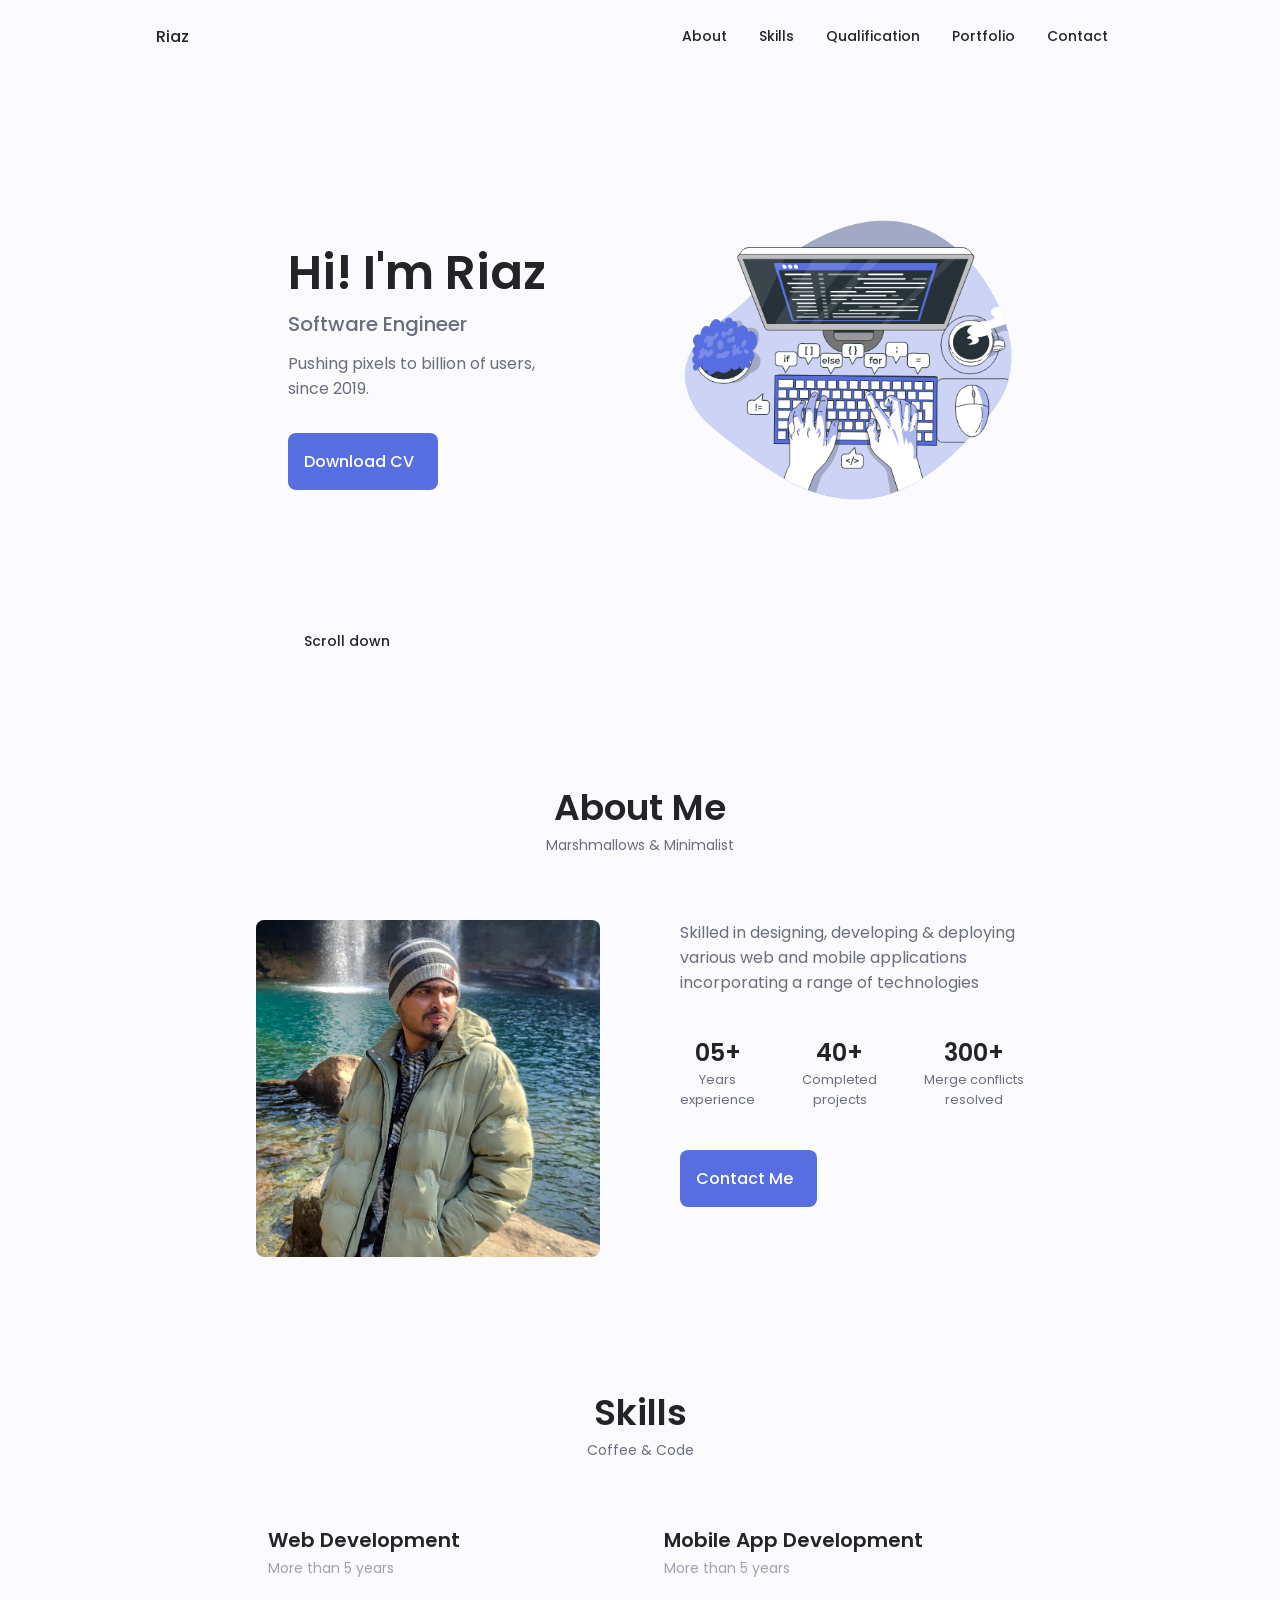
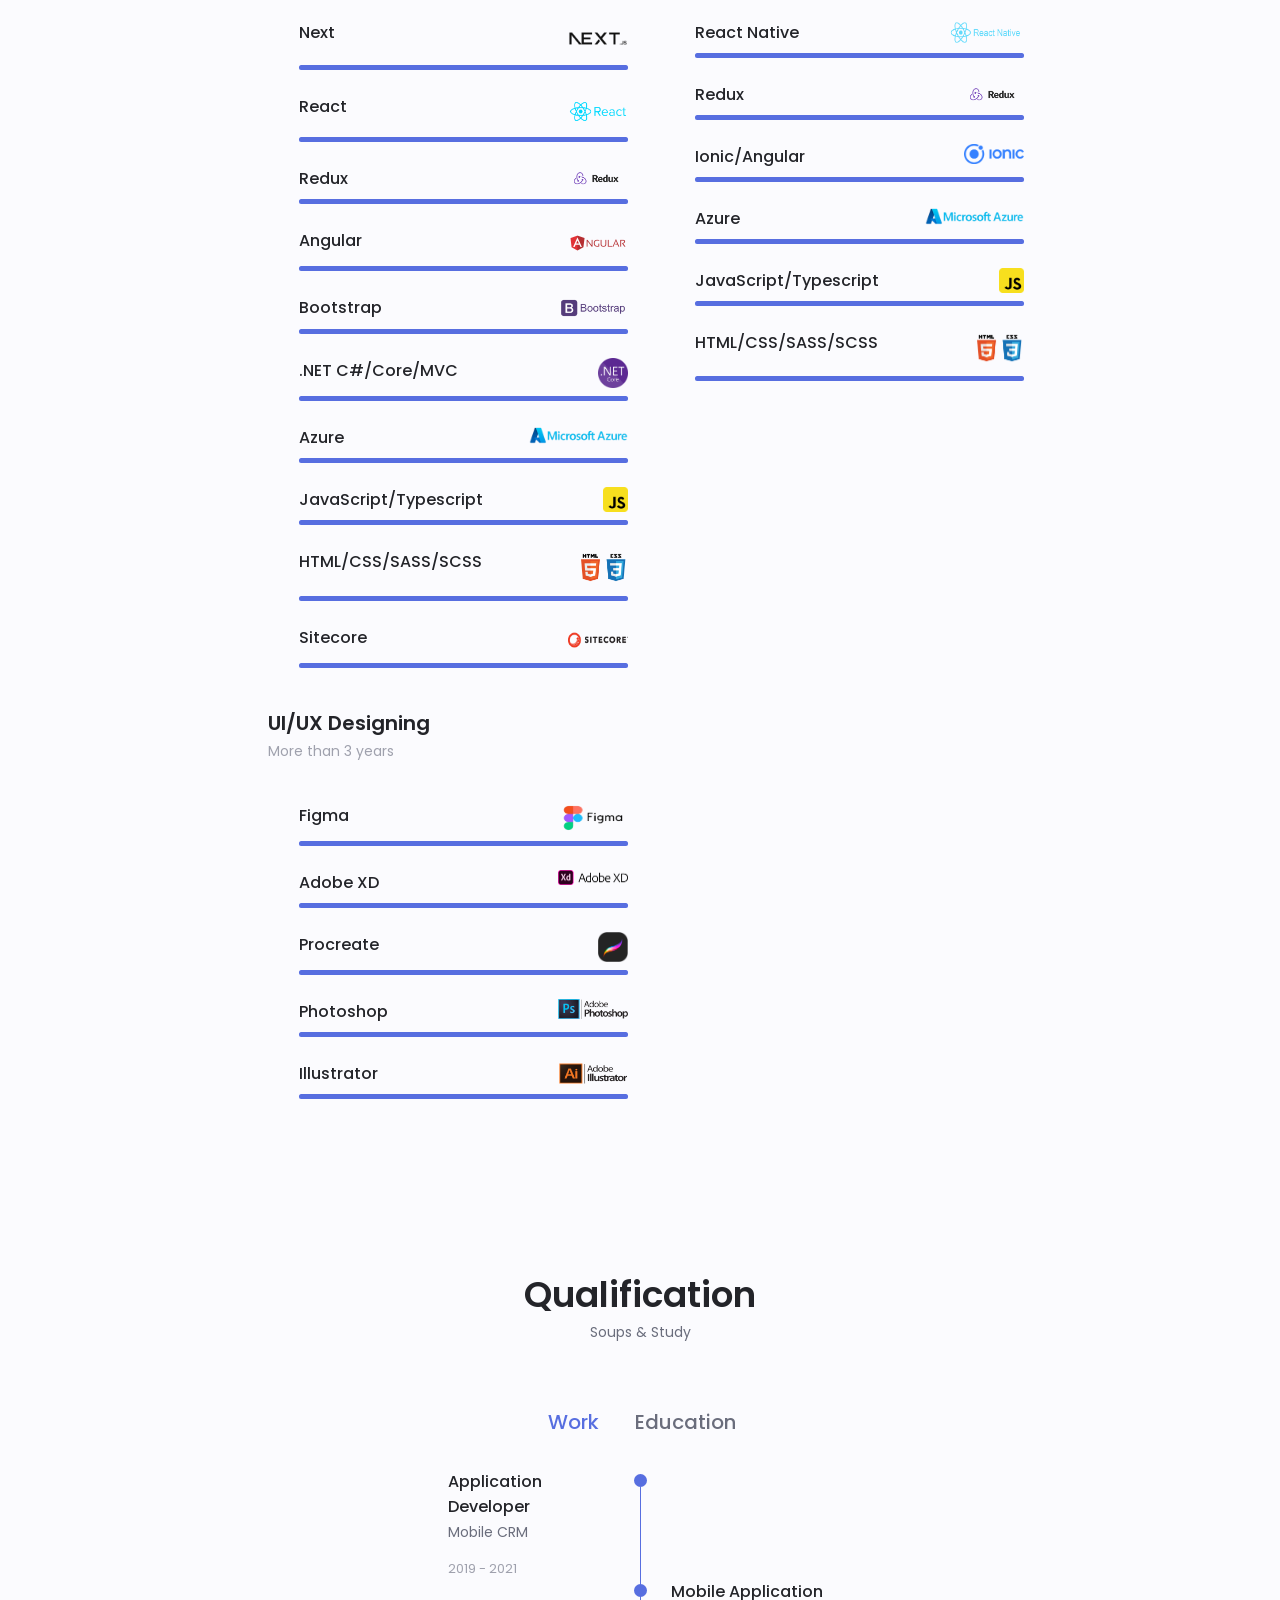
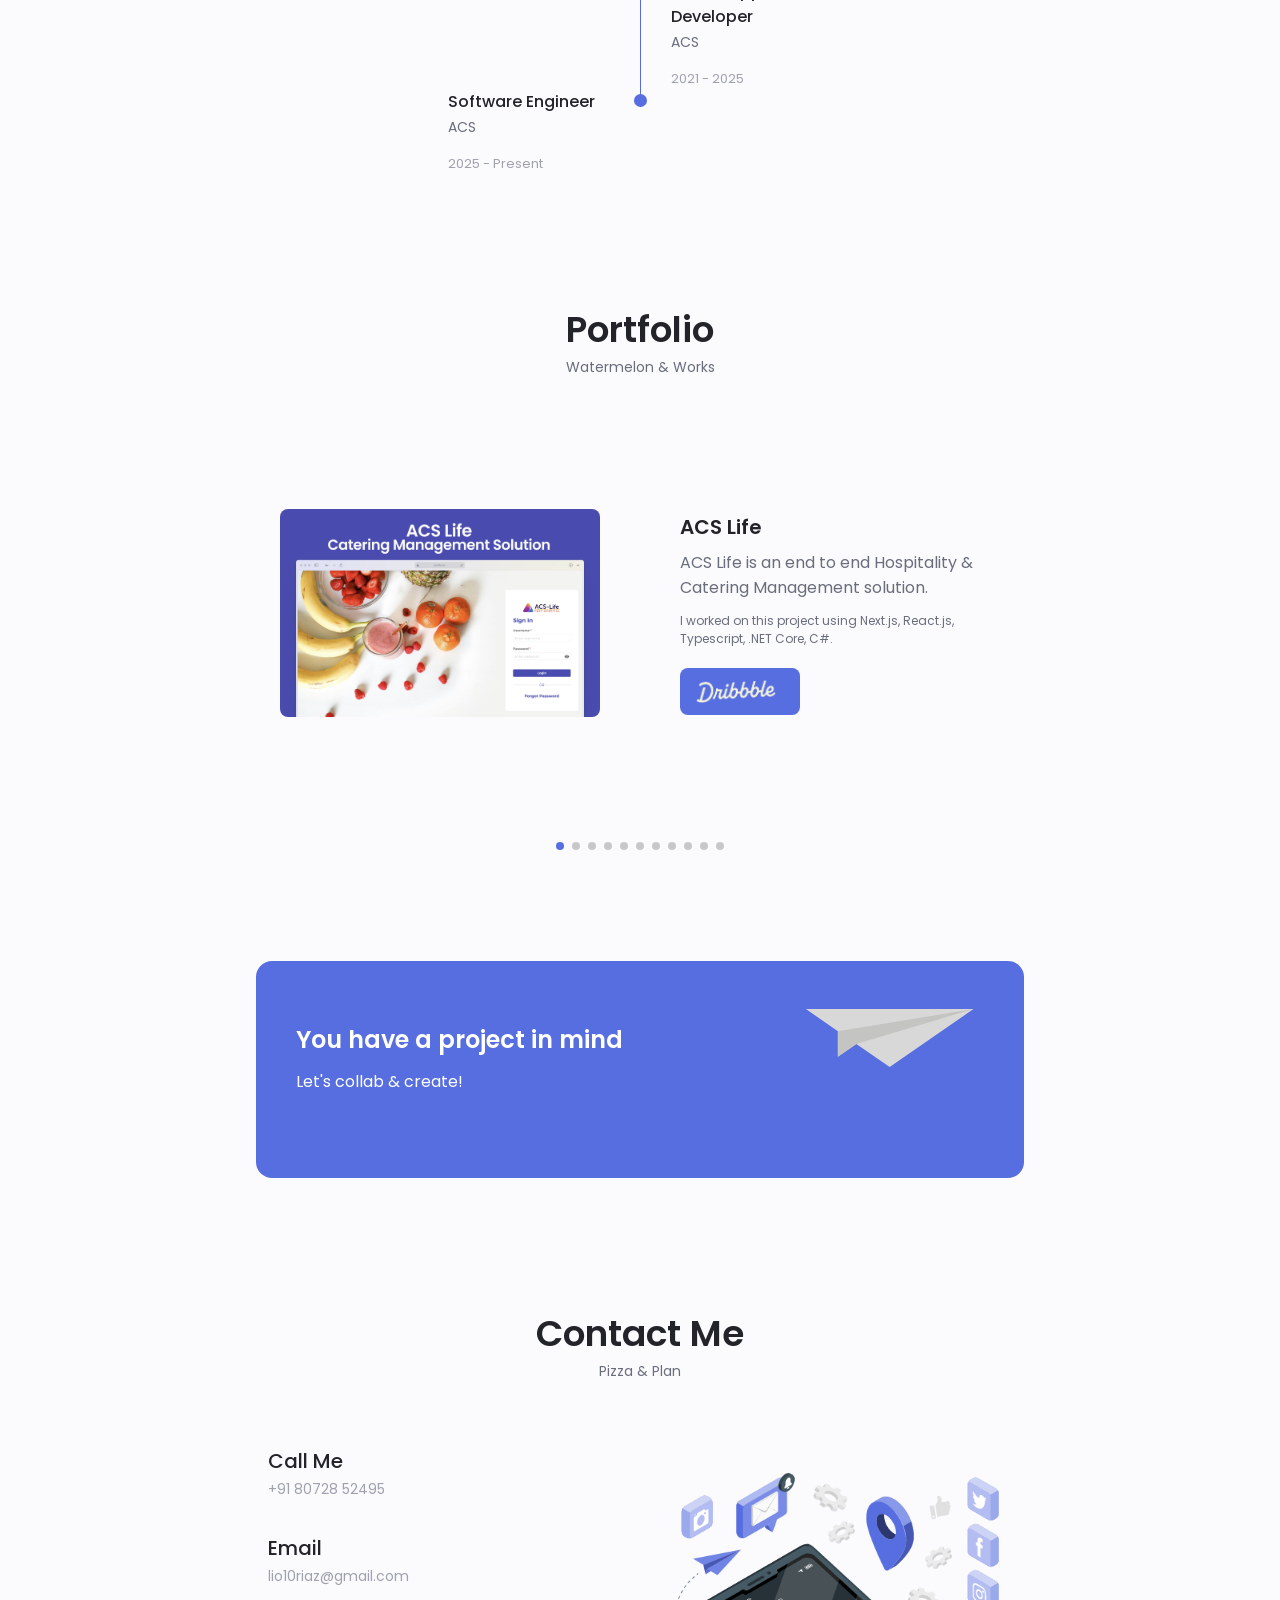
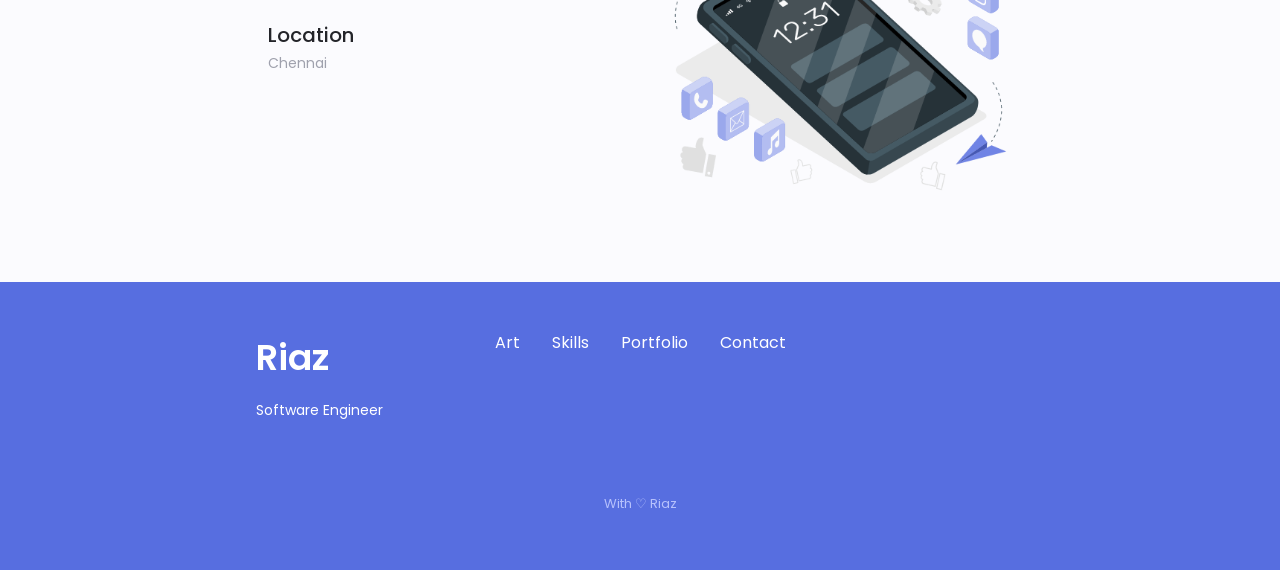
==== commit e6a919ef: "About update" ====
--- a/index.html
+++ b/index.html
@@ -177,14 +177,14 @@
                 experience</span>
             </div>
             <div>
-              <span class="about__info-title">30+</span>
+              <span class="about__info-title">40+</span>
               <span class="about__info-name">Completed <br />
                 projects</span>
             </div>
             <div>
-              <span class="about__info-title">400+</span>
-              <span class="about__info-name">Cups <br />
-                of Coffee</span>
+              <span class="about__info-title">300+</span>
+              <span class="about__info-name">Merge conflicts <br />
+                resolved</span>
             </div>
           </div>
 
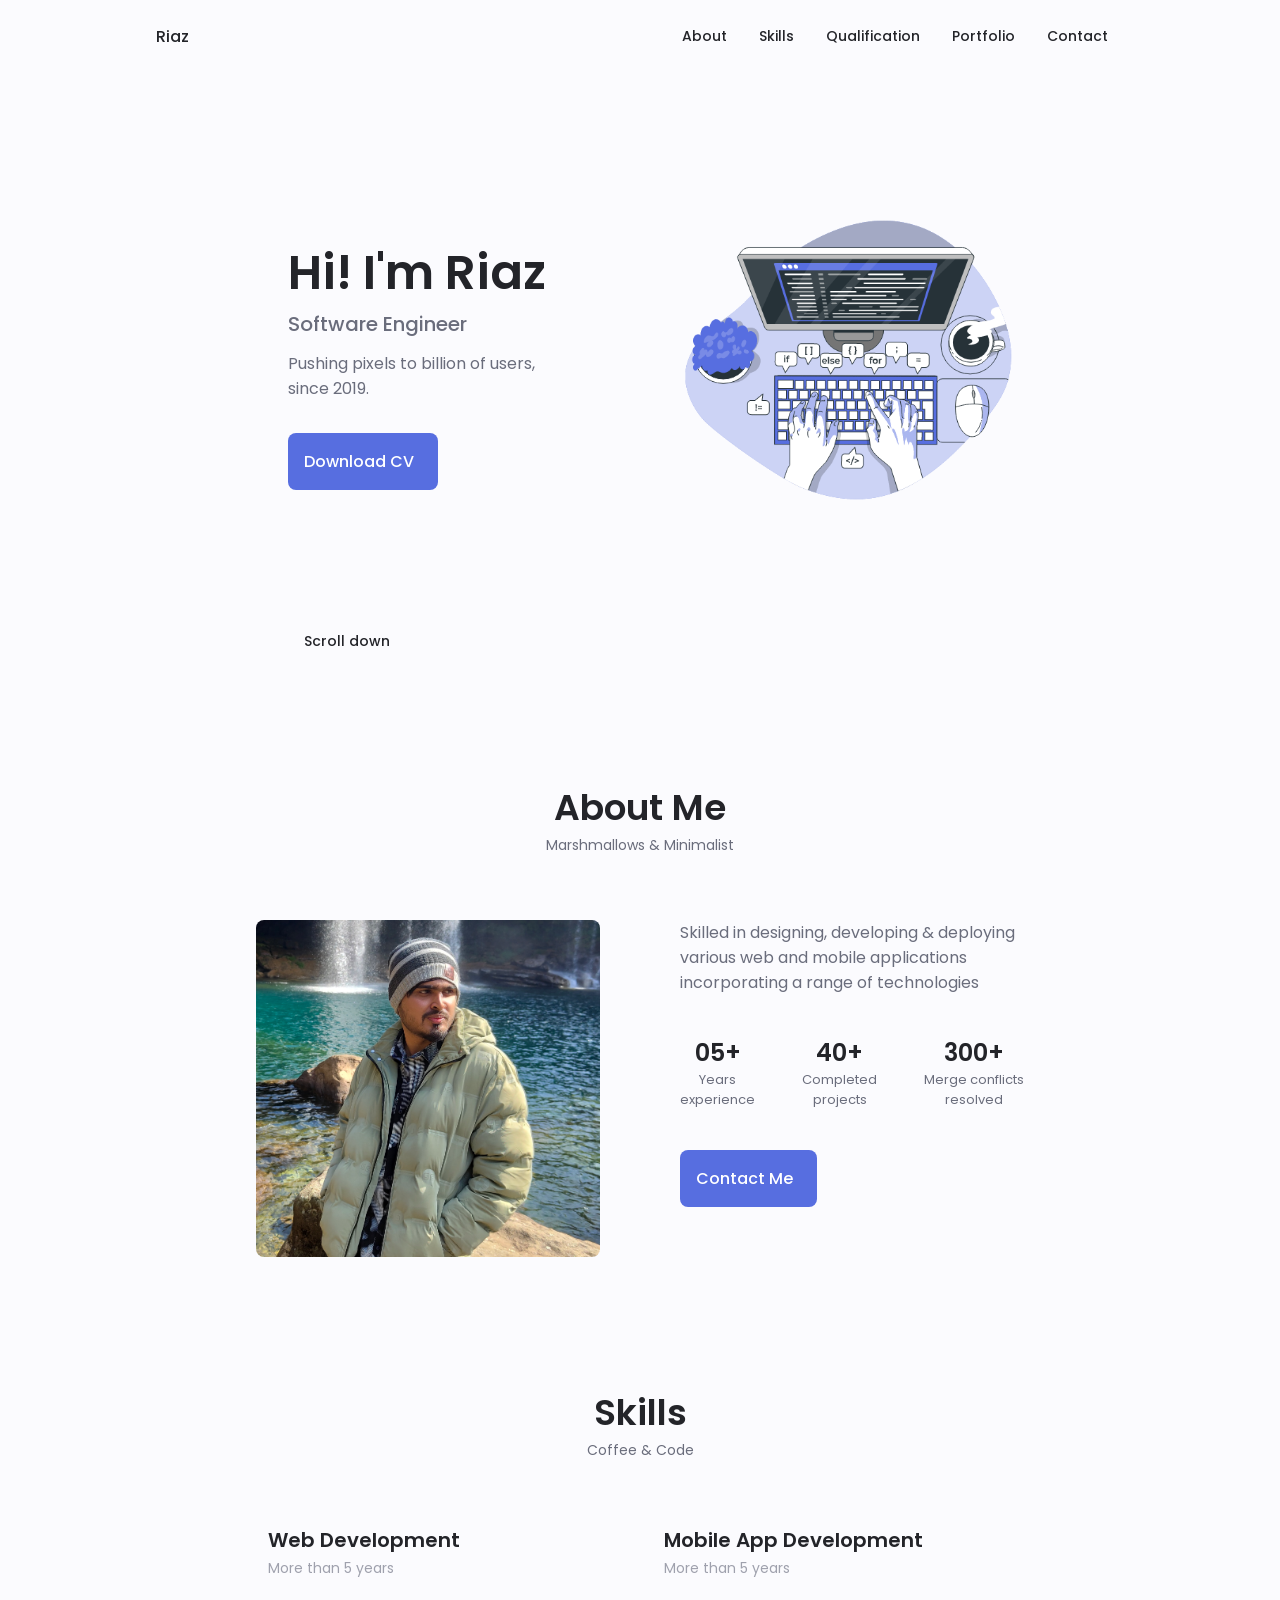
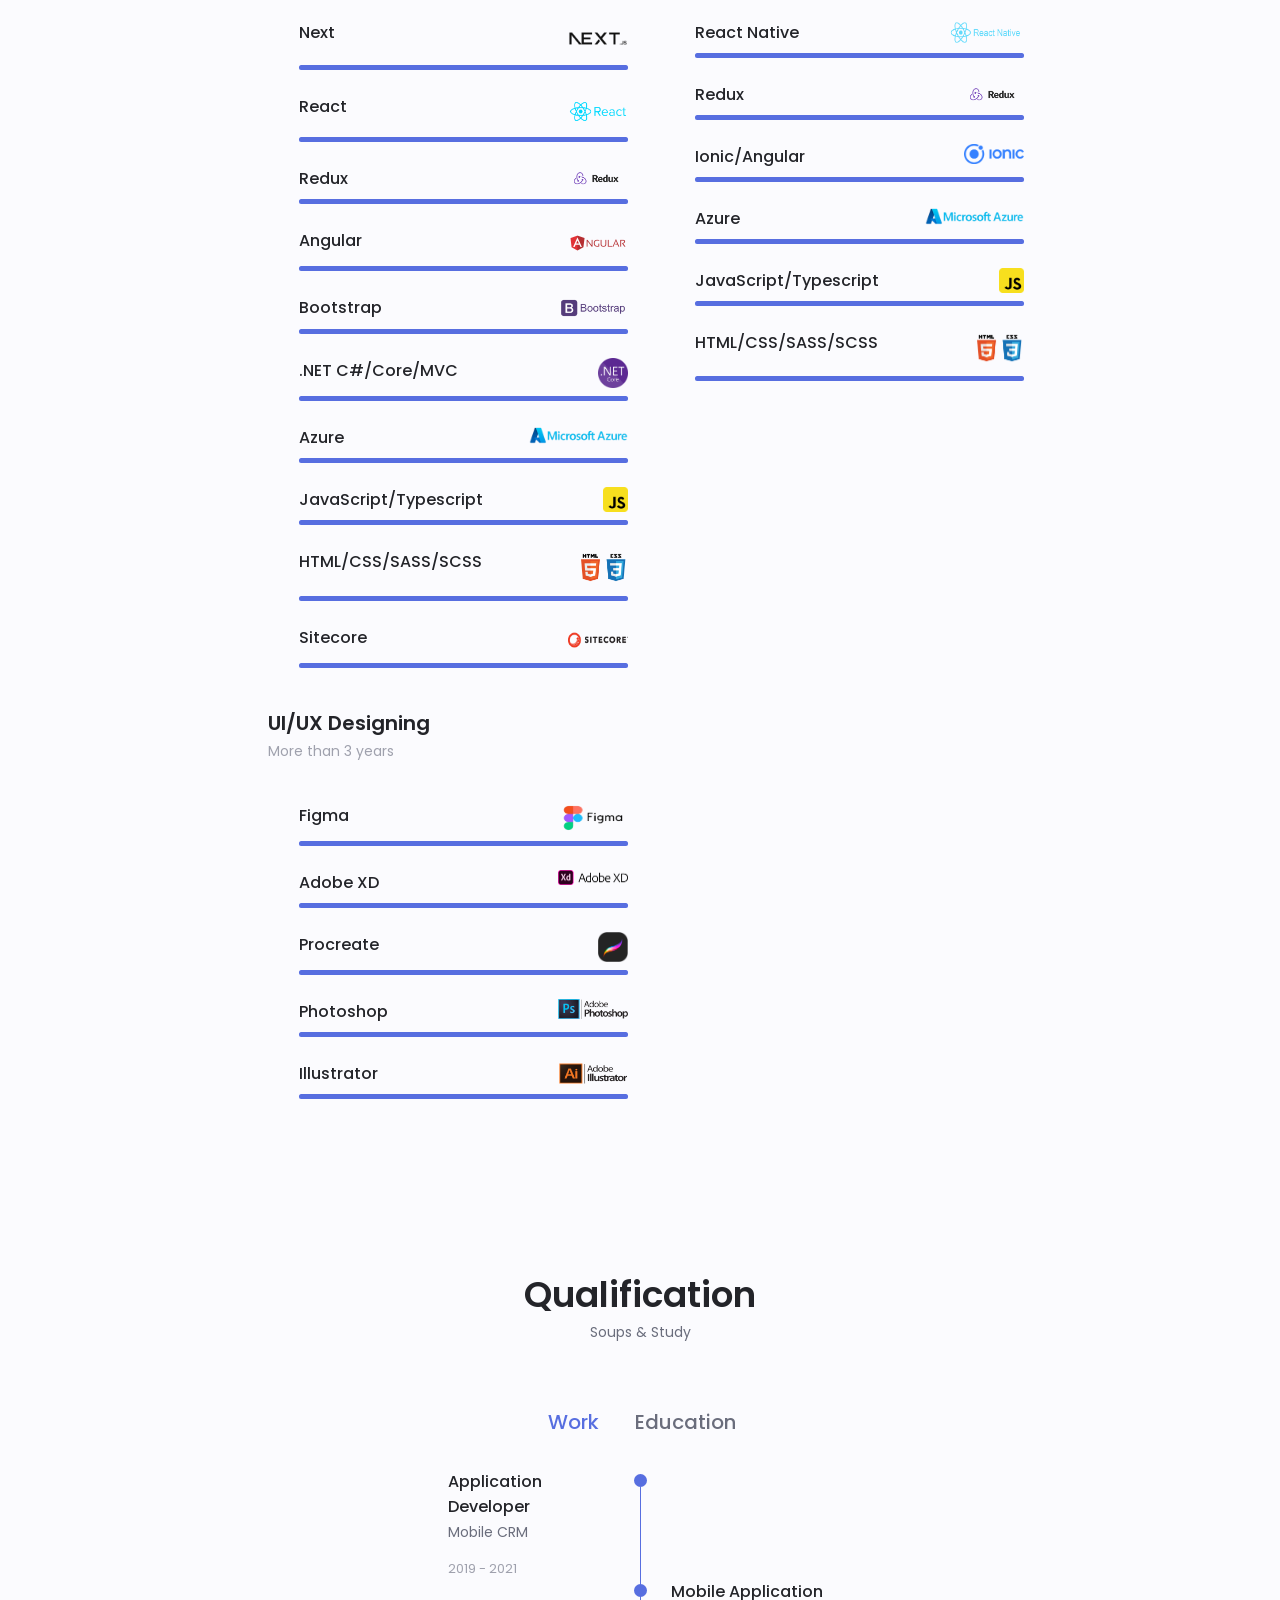
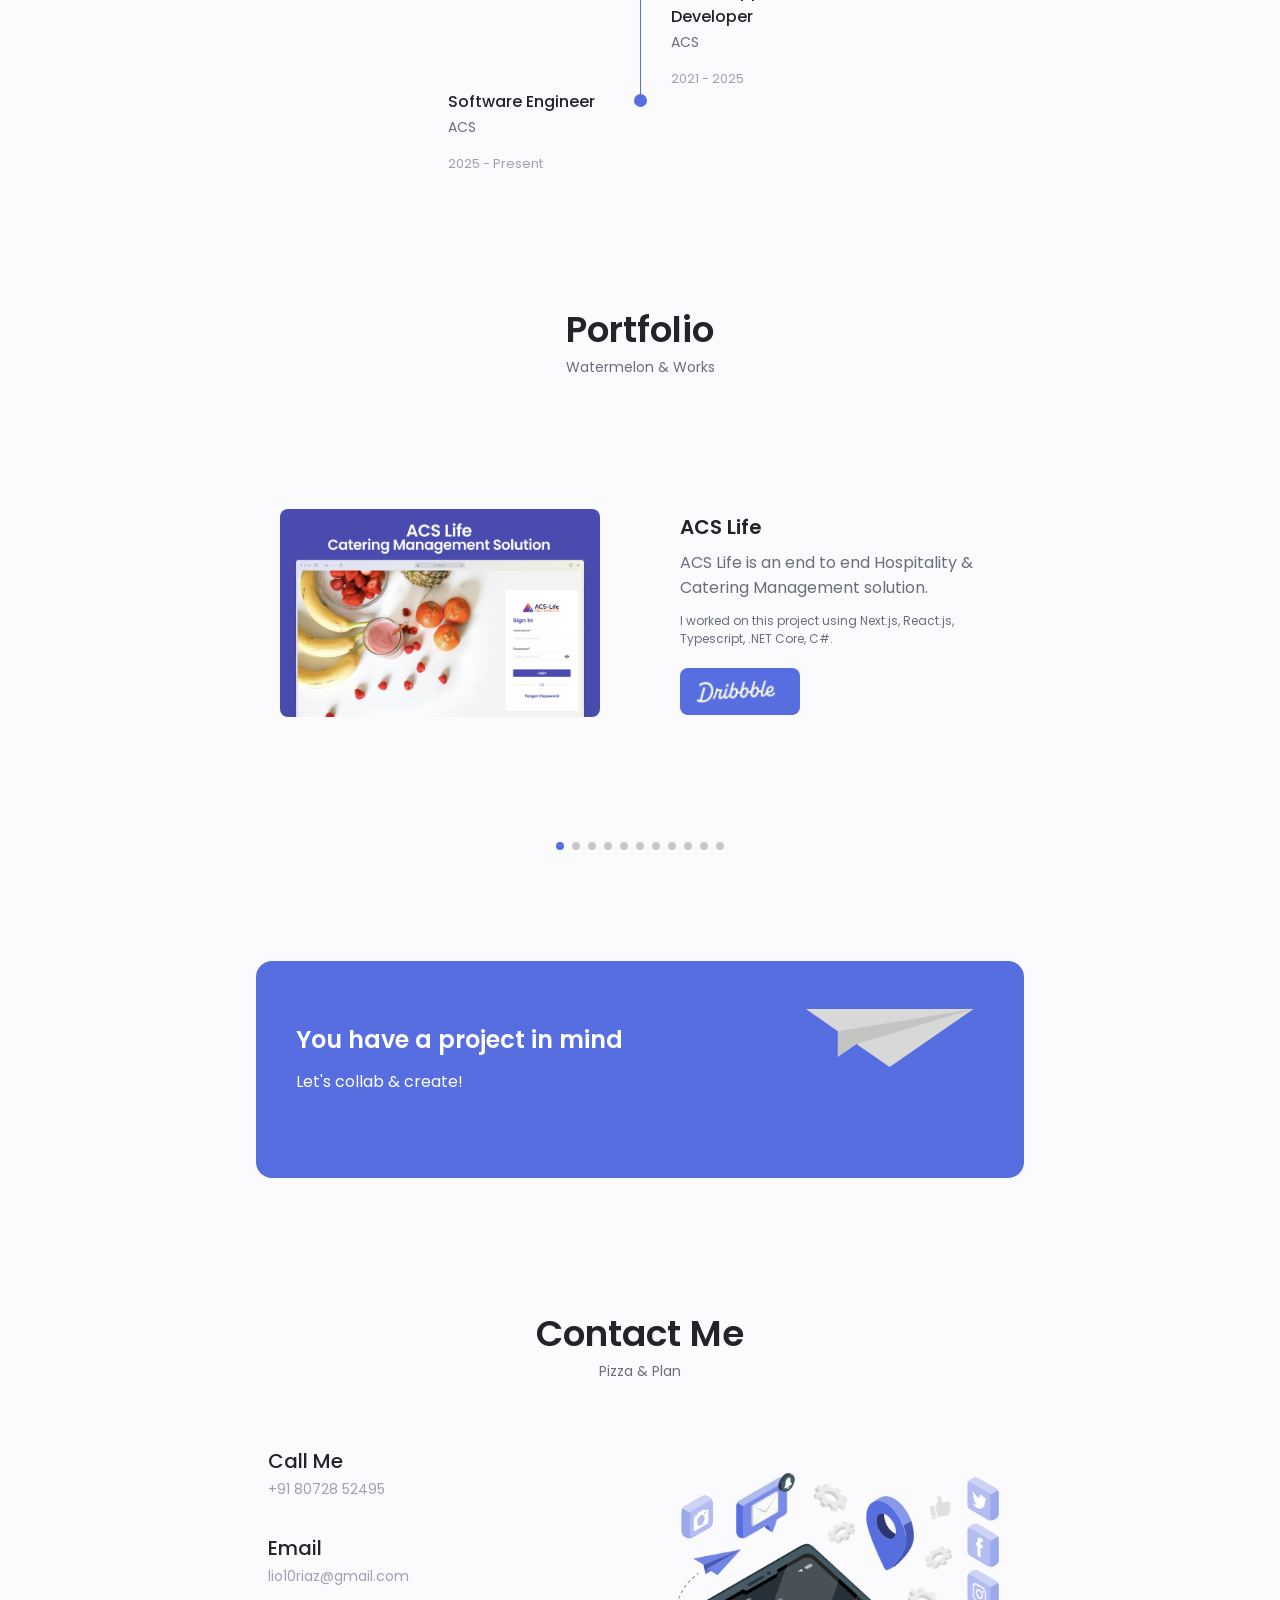
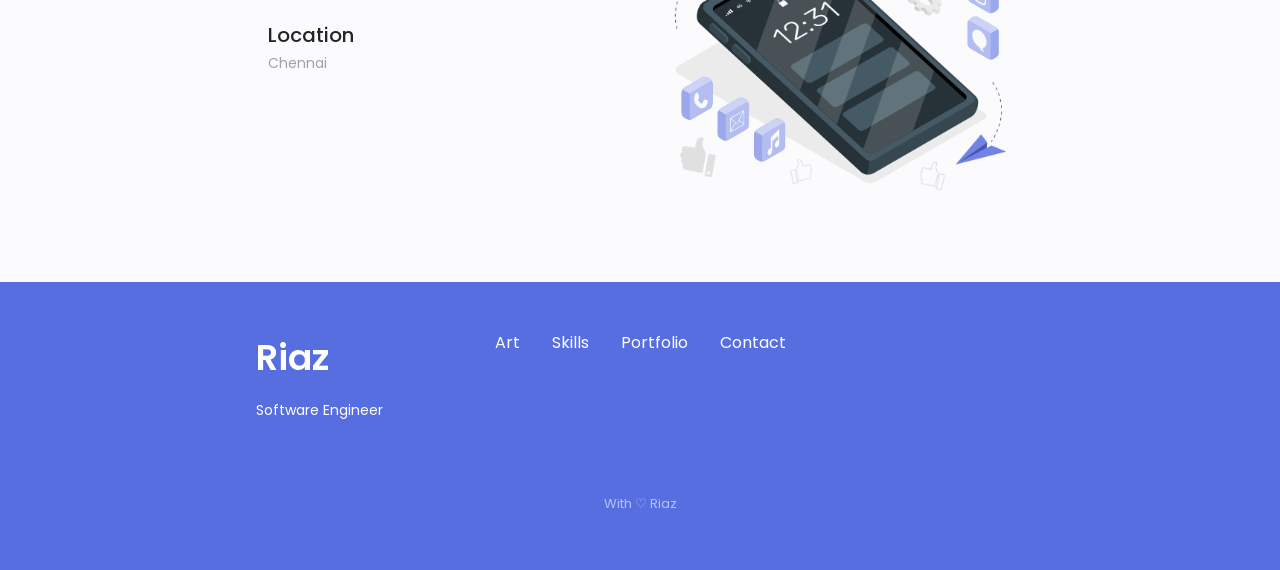
==== commit 04c01913: "Art portfolio updated" ====
--- a/index.html
+++ b/index.html
@@ -1290,7 +1290,8 @@
 
             <div>
               <h3 class="contact__title">Call Me</h3>
-              <span class="contact__subtitle">+91 80728 52495</span>
+              <a class="contact__subtitle"href="https://wa.me/918072852495" target="_blank">+91 80728 52495</a>
+              <!-- <span class="contact__subtitle">+91 80728 52495</span> -->
             </div>
           </div>
 
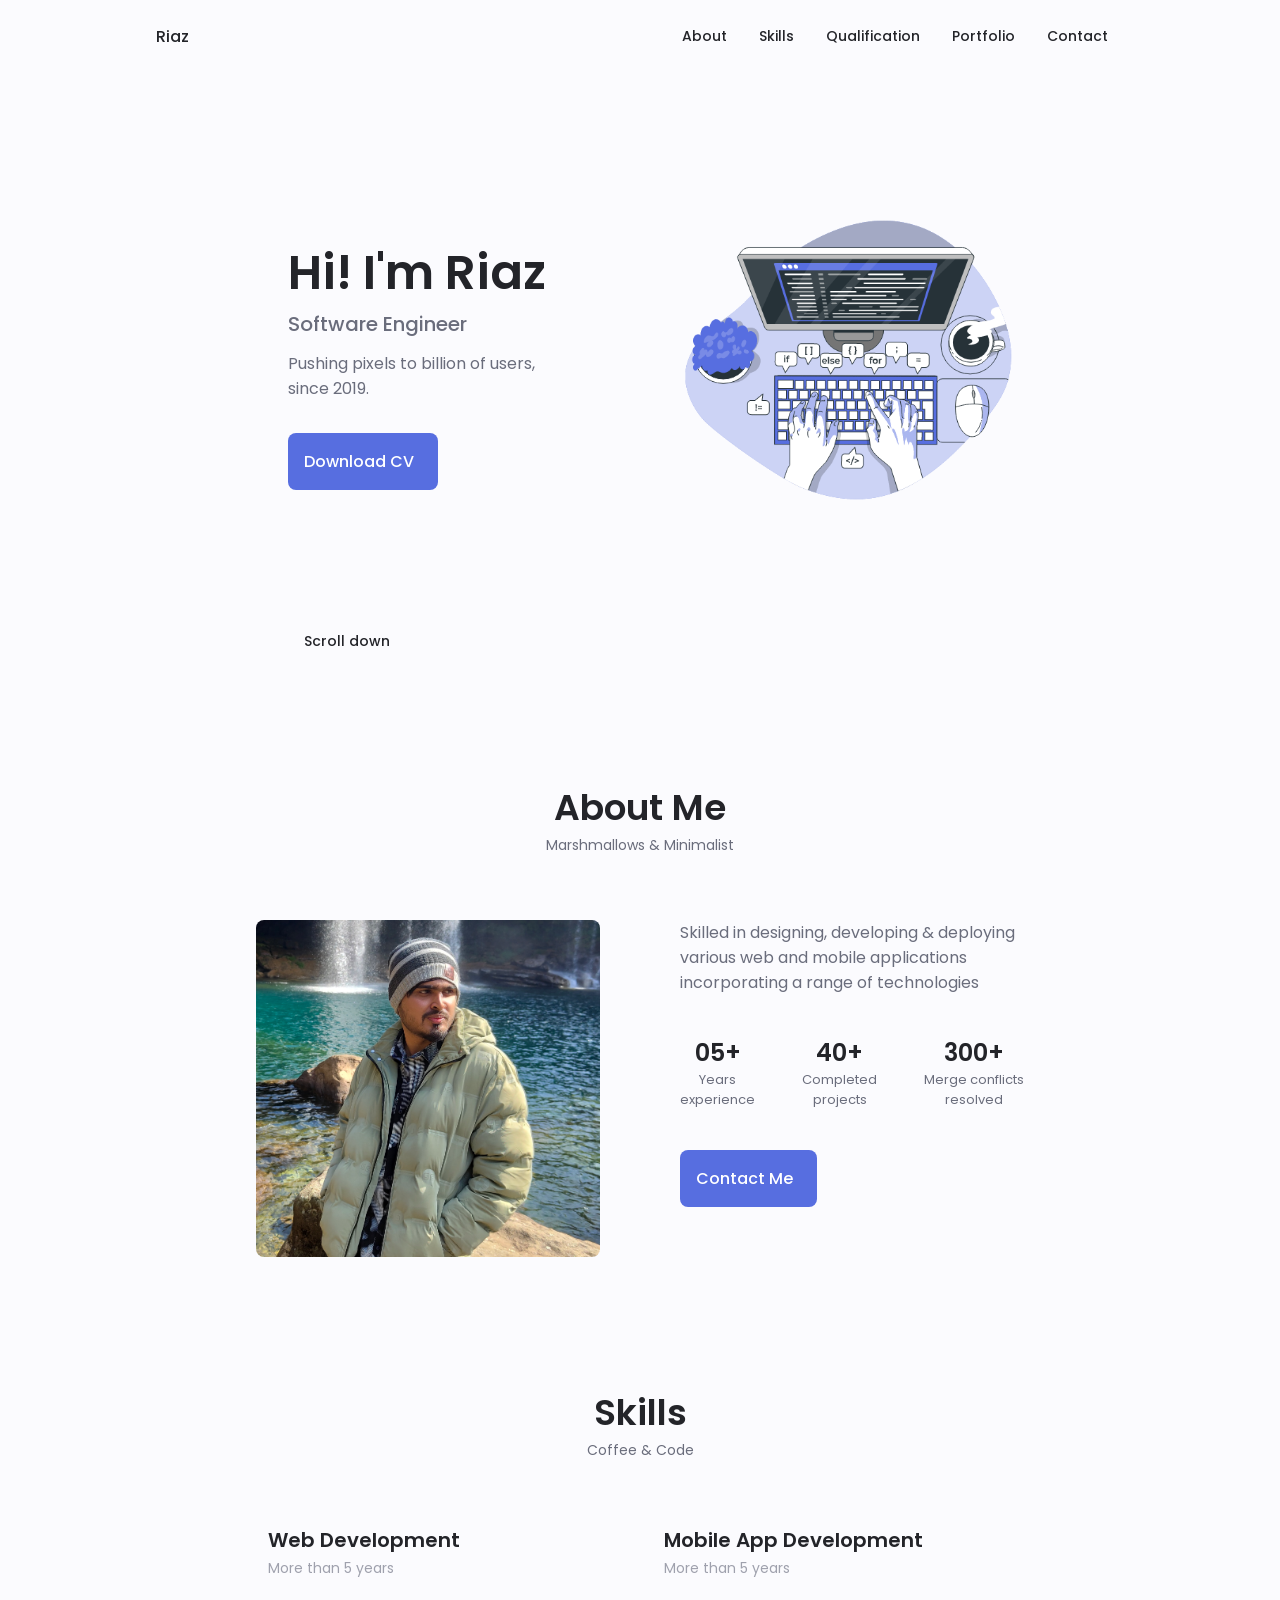
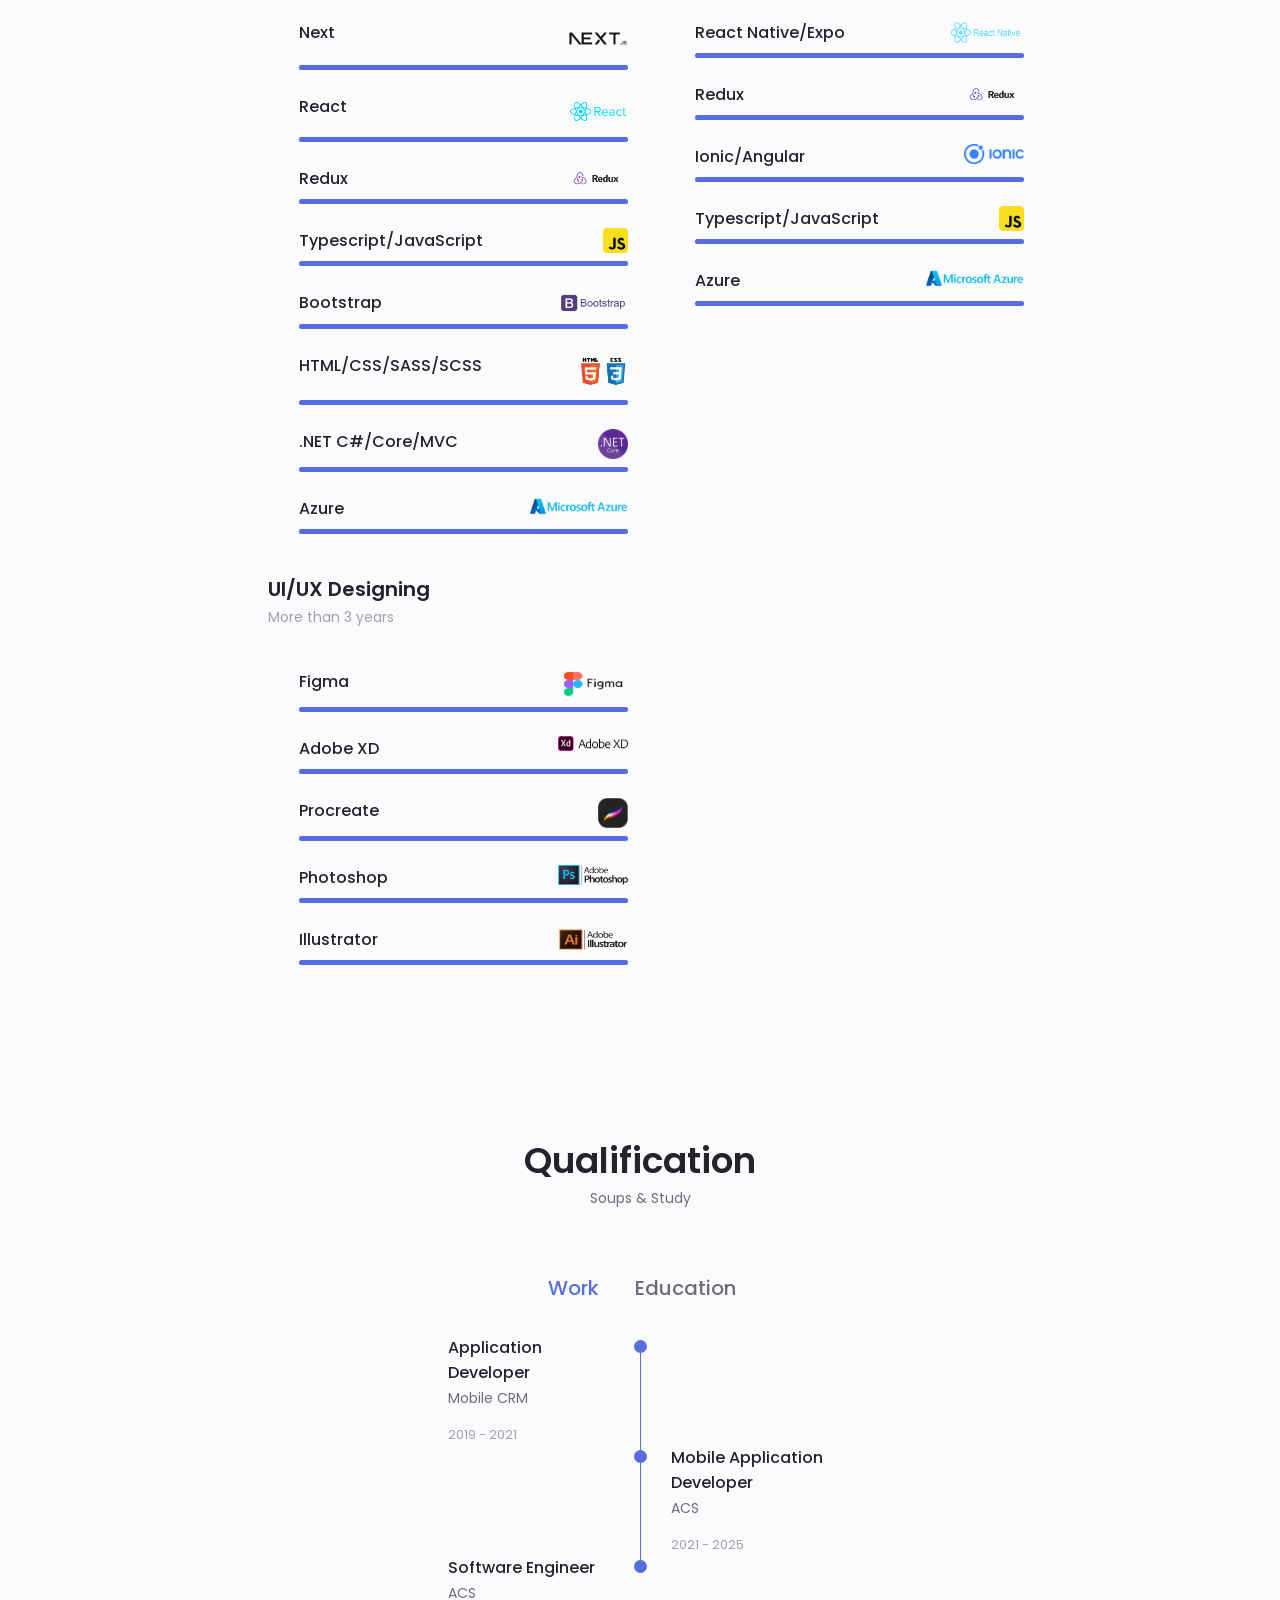
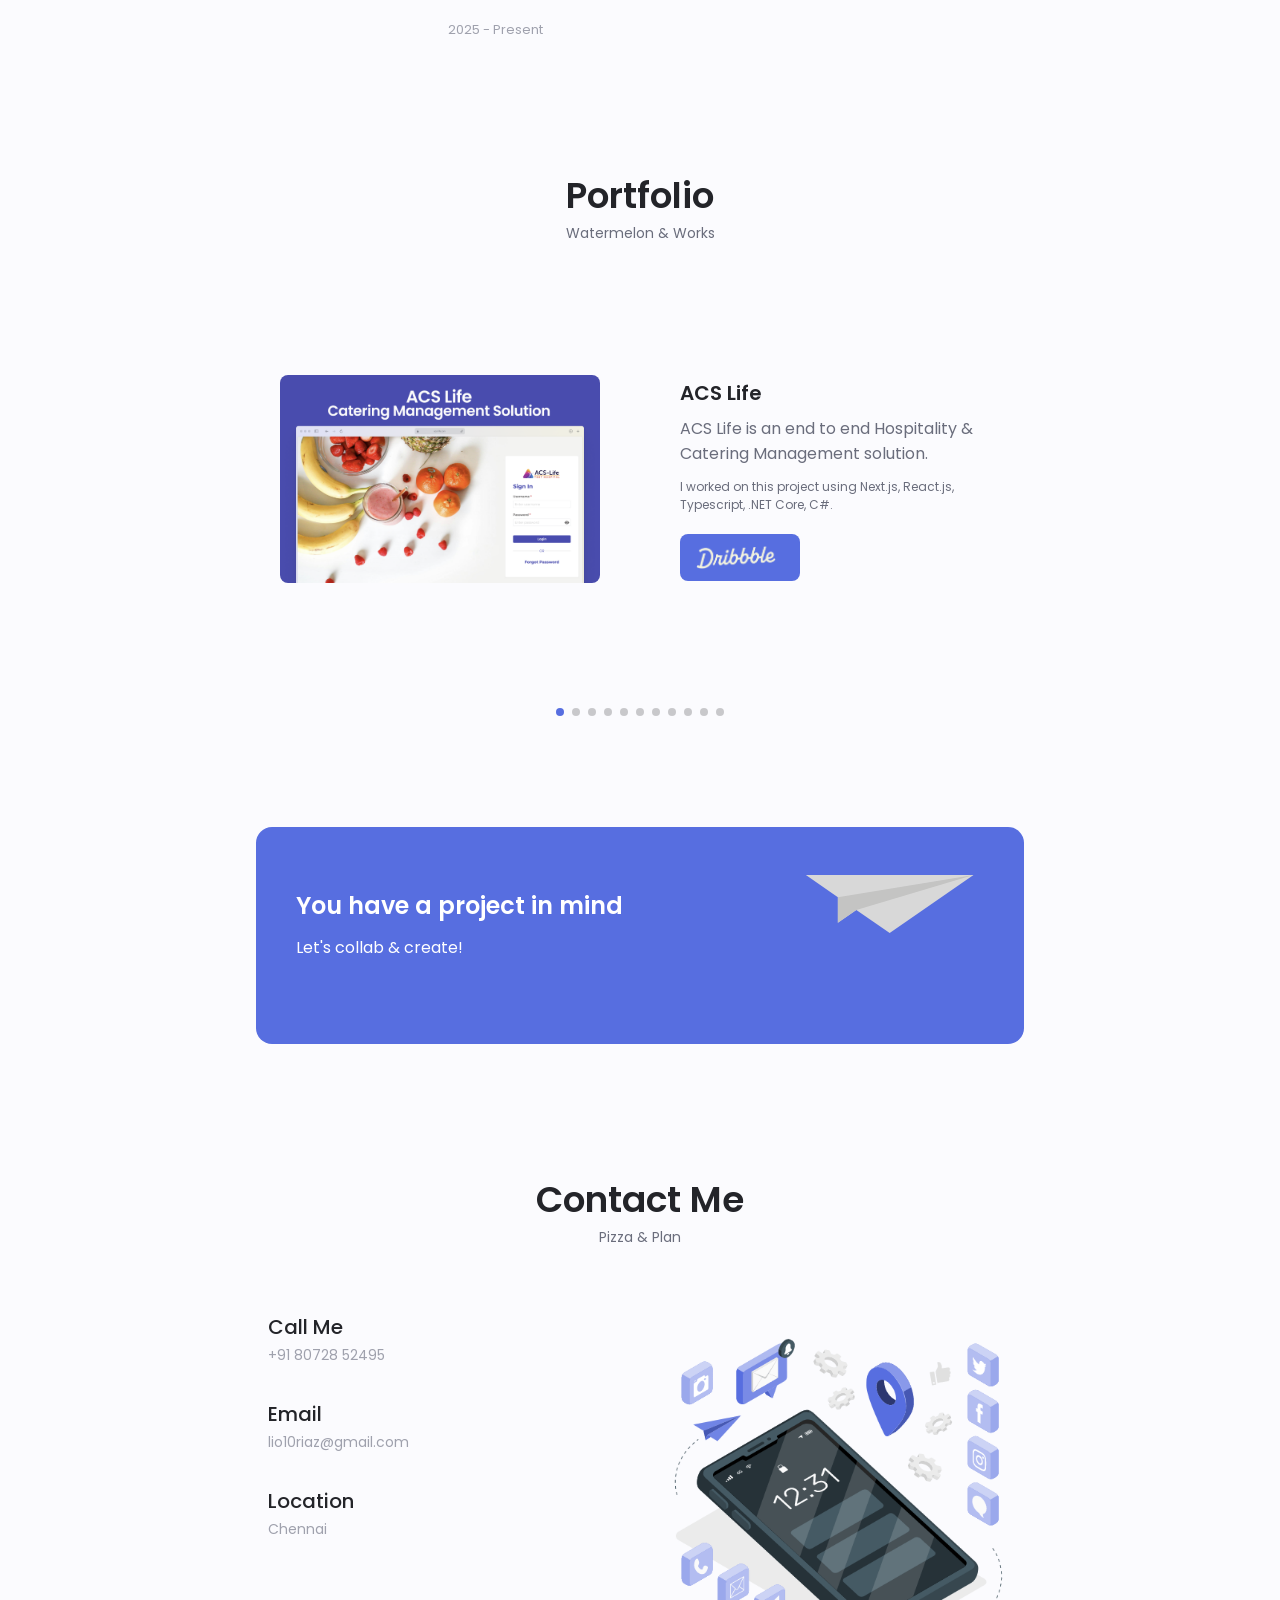
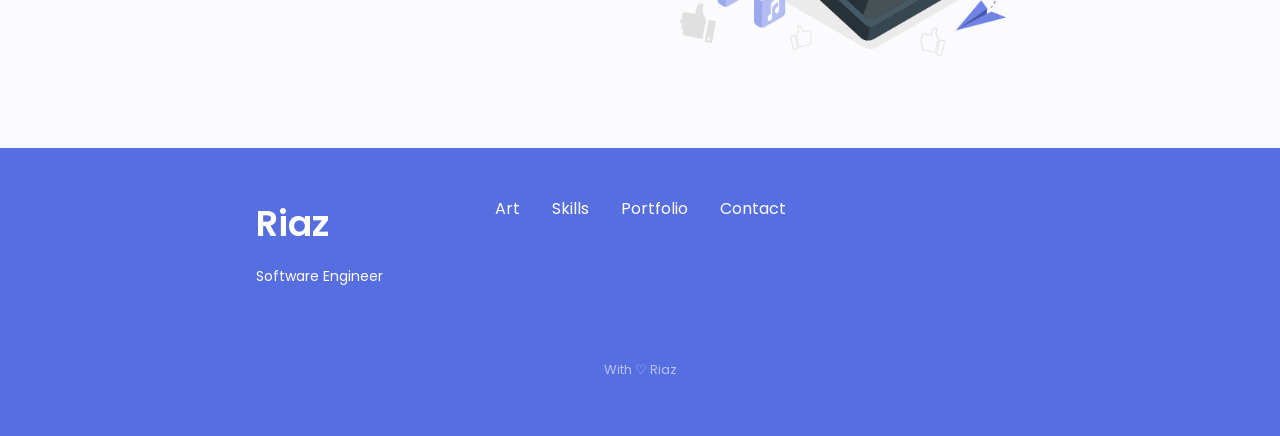
==== commit 420d1146: "portfolio update" ====
--- a/index.html
+++ b/index.html
@@ -252,34 +252,54 @@
 
             <div class="skills__data">
               <div class="skills__titles">
+                <h3 class="skills__name">Typescript/JavaScript</h3>
+                <img src="assets/img/js.png" width="25px" />
+              </div>
+              <div class="skills__bar">
+                <span class="skills__percentage"></span>
+              </div>
+            </div>
+
+
+            <div class="skills__data">
+              <div class="skills__titles">
+                <h3 class="skills__name">Bootstrap</h3>
+                <img src="assets/img/bootstrap.png" width="70px" />
+              </div>
+              <div class="skills__bar">
+                <span class="skills__percentage"></span>
+              </div>
+            </div>
+
+            <div class="skills__data">
+              <div class="skills__titles">
+                <h3 class="skills__name">HTML/CSS/SASS/SCSS</h3>
+                <img src="assets/img/html.png" width="50px" />
+              </div>
+              <div class="skills__bar">
+                <span class="skills__percentage"></span>
+              </div>
+            </div>
+
+            <div class="skills__data">
+              <div class="skills__titles">
+                <h3 class="skills__name">.NET C#/Core/MVC</h3>
+                <img src="assets/img/net.png" width="30px" style="height: 30px !important" />
+              </div>
+              <div class="skills__bar">
+                <span class="skills__percentage"></span>
+              </div>
+            </div>
+
+            <!-- <div class="skills__data">
+              <div class="skills__titles">
                 <h3 class="skills__name">Angular</h3>
                 <img src="assets/img/angular.png" width="60px" />
-                <!-- <span class="skills__number">80%</span> -->
-              </div>
-              <div class="skills__bar">
-                <span class="skills__percentage"></span>
-              </div>
-            </div>
-
-            <div class="skills__data">
-              <div class="skills__titles">
-                <h3 class="skills__name">Bootstrap</h3>
-                <img src="assets/img/bootstrap.png" width="70px" />
-              </div>
-              <div class="skills__bar">
-                <span class="skills__percentage"></span>
-              </div>
-            </div>
-
-            <div class="skills__data">
-              <div class="skills__titles">
-                <h3 class="skills__name">.NET C#/Core/MVC</h3>
-                <img src="assets/img/net.png" width="30px" style="height: 30px !important" />
-              </div>
-              <div class="skills__bar">
-                <span class="skills__percentage"></span>
-              </div>
-            </div>
+              </div>
+              <div class="skills__bar">
+                <span class="skills__percentage"></span>
+              </div>
+            </div> -->
 
             <div class="skills__data">
               <div class="skills__titles">
@@ -291,15 +311,7 @@
               </div>
             </div>
 
-            <div class="skills__data">
-              <div class="skills__titles">
-                <h3 class="skills__name">JavaScript/Typescript</h3>
-                <img src="assets/img/js.png" width="25px" />
-              </div>
-              <div class="skills__bar">
-                <span class="skills__percentage"></span>
-              </div>
-            </div>
+
 
             <!-- <div class="skills__data">
                             <div class="skills__titles">
@@ -321,17 +333,7 @@
                             </div>
                         </div> -->
 
-            <div class="skills__data">
-              <div class="skills__titles">
-                <h3 class="skills__name">HTML/CSS/SASS/SCSS</h3>
-                <img src="assets/img/html.png" width="50px" />
-              </div>
-              <div class="skills__bar">
-                <span class="skills__percentage"></span>
-              </div>
-            </div>
-
-            <div class="skills__data">
+            <!-- <div class="skills__data">
               <div class="skills__titles">
                 <h3 class="skills__name">Sitecore</h3>
                 <img src="assets/img/sitecore.png" width="60px" style="height: 30px !important" />
@@ -339,7 +341,7 @@
               <div class="skills__bar">
                 <span class="skills__percentage"></span>
               </div>
-            </div>
+            </div> -->
           </div>
         </div>
 
@@ -359,7 +361,7 @@
           <div class="skills__list grid">
             <div class="skills__data">
               <div class="skills__titles">
-                <h3 class="skills__name">React Native</h3>
+                <h3 class="skills__name">React Native/Expo</h3>
                 <img src="assets/img/react_native.png" width="75px" style="height: 25px !important" />
               </div>
               <div class="skills__bar">
@@ -389,6 +391,26 @@
 
             <div class="skills__data">
               <div class="skills__titles">
+                <h3 class="skills__name">Typescript/JavaScript</h3>
+                <img src="assets/img/js.png" width="25px" />
+              </div>
+              <div class="skills__bar">
+                <span class="skills__percentage"></span>
+              </div>
+            </div>
+
+            <!-- <div class="skills__data">
+              <div class="skills__titles">
+                <h3 class="skills__name">HTML/CSS/SASS/SCSS</h3>
+                <img src="assets/img/html.png" width="50px" />
+              </div>
+              <div class="skills__bar">
+                <span class="skills__percentage"></span>
+              </div>
+            </div> -->
+
+            <div class="skills__data">
+              <div class="skills__titles">
                 <h3 class="skills__name">Azure</h3>
                 <img src="assets/img/azure.png" style="height: 20px !important" />
               </div>
@@ -396,36 +418,7 @@
                 <span class="skills__percentage"></span>
               </div>
             </div>
-
-            <div class="skills__data">
-              <div class="skills__titles">
-                <h3 class="skills__name">JavaScript/Typescript</h3>
-                <img src="assets/img/js.png" width="25px" />
-              </div>
-              <div class="skills__bar">
-                <span class="skills__percentage"></span>
-              </div>
-            </div>
-
-            <!-- <div class="skills__data">
-                            <div class="skills__titles">
-                                <h3 class="skills__name">Typescript</h3>
-                                <img src="assets/img/ts.png" width="25px"/>
-                            </div>
-                            <div class="skills__bar">
-                                <span class="skills__percentage"></span>
-                            </div>
-                        </div> -->
-
-            <div class="skills__data">
-              <div class="skills__titles">
-                <h3 class="skills__name">HTML/CSS/SASS/SCSS</h3>
-                <img src="assets/img/html.png" width="50px" />
-              </div>
-              <div class="skills__bar">
-                <span class="skills__percentage"></span>
-              </div>
-            </div>
+            
           </div>
         </div>
 
@@ -763,16 +756,13 @@
                 solution.
               </p>
               <p style="font-size: 12px; margin-bottom: 20px">
-                I worked on this project using Next.js, React.js, Typescript, .NET Core, C#. 
-              </p>
-               <a
-                  href="https://dribbble.com/shots/26065380-ACS-Life-End-to-End-Digital-Catering-Management-Solution"
-                  class="portfolio__button button button--flex button--small"
-                  target="_blank"
-                >
-                  <img src="assets/img/dribbble.png" alt="dribbble" class="dribbble_img" />
-                  <i class="uil uil-arrow-right button__icon"></i>
-                </a>
+                I worked on this project using Next.js, React.js, Typescript, .NET Core, C#.
+              </p>
+              <a href="https://dribbble.com/shots/26065380-ACS-Life-End-to-End-Digital-Catering-Management-Solution"
+                class="portfolio__button button button--flex button--small" target="_blank">
+                <img src="assets/img/dribbble.png" alt="dribbble" class="dribbble_img" />
+                <i class="uil uil-arrow-right button__icon"></i>
+              </a>
             </div>
           </div>
 
@@ -782,19 +772,17 @@
             <div class="portfolio__data">
               <h3 class="portfolio__title">Dallah Patient Meal Ordering</h3>
               <p class="portfolio__description">
-                Dallah Healthcare is a leading healthcare provider in Saudi Arabia, offering a wide range of medical services.
+                Dallah Healthcare is a leading healthcare provider in Saudi Arabia, offering a wide range of medical
+                services.
               </p>
               <p style="font-size: 12px; margin-bottom: 20px">
                 I worked on this project using React.js, .NET Core, C#, HL7. Adobe XD for UI/UX design.
               </p>
-               <a
-                  href="https://dribbble.com/shots/26065206-Dallah-Hospitals-Patient-Meal-Ordering"
-                  class="portfolio__button button button--flex button--small"
-                  target="_blank"
-                >
-                  <img src="assets/img/dribbble.png" alt="dribbble" class="dribbble_img" />
-                  <i class="uil uil-arrow-right button__icon"></i>
-                </a>
+              <a href="https://dribbble.com/shots/26065206-Dallah-Hospitals-Patient-Meal-Ordering"
+                class="portfolio__button button button--flex button--small" target="_blank">
+                <img src="assets/img/dribbble.png" alt="dribbble" class="dribbble_img" />
+                <i class="uil uil-arrow-right button__icon"></i>
+              </a>
             </div>
           </div>
 
@@ -813,18 +801,15 @@
                 Technologies: CODA, .NET C# Console App, Windows Task Scheduler,
                 SOAP XML
               </p>
-              <a
-                  href="https://millenniumconsulting.com/unit4financialsbycoda/"
-                  class="portfolio__button button button--flex button--small"
-                  target="_blank"
-                >
-                  Website
-                  <i class="uil uil-arrow-right button__icon"></i>
-                </a>
-            </div>
-          </div>
-
-           <!--==================== PORTFOLIO 9 ====================-->
+              <a href="https://millenniumconsulting.com/unit4financialsbycoda/"
+                class="portfolio__button button button--flex button--small" target="_blank">
+                Website
+                <i class="uil uil-arrow-right button__icon"></i>
+              </a>
+            </div>
+          </div>
+
+          <!--==================== PORTFOLIO 9 ====================-->
           <div class="portfolio__content grid swiper-slide">
             <img src="assets/img/portfolio9.png" alt="portfolio 9" class="portfolio__img" />
             <div class="portfolio__data">
@@ -840,14 +825,11 @@
               <p style="font-size: 12px; margin-bottom: 10px">
                 Hybrid Mobile App - Developed using React Native - Redux, Ionic Framework, Scandit
               </p>
-              <a
-                  href="https://dribbble.com/shots/26048546-P-0-Ferries-Advanced-Passenger-Information"
-                  class="portfolio__button button button--flex button--small"
-                  target="_blank"
-                >
-                  <img src="assets/img/dribbble.png" alt="dribbble" class="dribbble_img" />
-                  <i class="uil uil-arrow-right button__icon"></i>
-                </a>
+              <a href="https://dribbble.com/shots/26048546-P-0-Ferries-Advanced-Passenger-Information"
+                class="portfolio__button button button--flex button--small" target="_blank">
+                <img src="assets/img/dribbble.png" alt="dribbble" class="dribbble_img" />
+                <i class="uil uil-arrow-right button__icon"></i>
+              </a>
             </div>
           </div>
 
@@ -868,14 +850,11 @@
                 Mobile App - Developed using React Native & Redux framework
                 for both Android & iOS
               </p>
-              <a
-                  href="https://dribbble.com/shots/26054127-MIDI-Underground"
-                  class="portfolio__button button button--flex button--small"
-                  target="_blank"
-                >
-                  <img src="assets/img/dribbble.png" alt="dribbble" class="dribbble_img" />
-                  <i class="uil uil-arrow-right button__icon"></i>
-                </a>
+              <a href="https://dribbble.com/shots/26054127-MIDI-Underground"
+                class="portfolio__button button button--flex button--small" target="_blank">
+                <img src="assets/img/dribbble.png" alt="dribbble" class="dribbble_img" />
+                <i class="uil uil-arrow-right button__icon"></i>
+              </a>
             </div>
           </div>
 
@@ -893,14 +872,11 @@
                 Admin, Organization & Candidate Web App - Developed using React.js, Redux & Bootstrap,
                 Azure, Devops, Blobs. Adobe XD & Figma for UI/UX design.
               </p>
-              <a
-                  href="https://dribbble.com/shots/26065000-Onboarding-Hub"
-                  class="portfolio__button button button--flex button--small"
-                  target="_blank"
-                >
-                  <img src="assets/img/dribbble.png" alt="dribbble" class="dribbble_img" />
-                  <i class="uil uil-arrow-right button__icon"></i>
-                </a>
+              <a href="https://dribbble.com/shots/26065000-Onboarding-Hub"
+                class="portfolio__button button button--flex button--small" target="_blank">
+                <img src="assets/img/dribbble.png" alt="dribbble" class="dribbble_img" />
+                <i class="uil uil-arrow-right button__icon"></i>
+              </a>
             </div>
           </div>
 
@@ -910,24 +886,21 @@
             <div class="portfolio__data">
               <h3 class="portfolio__title">Murge Eat</h3>
               <p class="portfolio__description">
-                Murge Eat is a diet based food delivery app that connects users with local restaurants, 
+                Murge Eat is a diet based food delivery app that connects users with local restaurants,
                 allowing them to order food online and have it delivered to their doorstep.
               </p>
               <p style="font-size: 12px; margin-bottom: 10px">
                 Hybrid Mobile App - Developed using React Native & Redux framework.
               </p>
-              <a
-                  href="https://dribbble.com/shots/26048749-Murge-Eat-Mobile-App"
-                  class="portfolio__button button button--flex button--small"
-                  target="_blank"
-                >
-                  <img src="assets/img/dribbble.png" alt="dribbble" class="dribbble_img" />
-                  <i class="uil uil-arrow-right button__icon"></i>
-                </a>
-            </div>
-          </div>
-
-           <!--==================== PORTFOLIO 17 ====================-->
+              <a href="https://dribbble.com/shots/26048749-Murge-Eat-Mobile-App"
+                class="portfolio__button button button--flex button--small" target="_blank">
+                <img src="assets/img/dribbble.png" alt="dribbble" class="dribbble_img" />
+                <i class="uil uil-arrow-right button__icon"></i>
+              </a>
+            </div>
+          </div>
+
+          <!--==================== PORTFOLIO 17 ====================-->
           <div class="portfolio__content grid swiper-slide">
             <img src="assets/img/portfolio17.png" alt="portfolio 17" class="portfolio__img" />
             <div class="portfolio__data">
@@ -940,14 +913,11 @@
               <p style="font-size: 12px; margin-bottom: 10px">
                 Reporting Web App - Developed using Next.js, React Pivot table, Azure, Blobs.
               </p>
-               <a
-                  href="https://www.iffresearch.com/"
-                  class="portfolio__button button button--flex button--small"
-                  target="_blank"
-                >
-                  Website
-                  <i class="uil uil-arrow-right button__icon"></i>
-                </a>
+              <a href="https://www.iffresearch.com/" class="portfolio__button button button--flex button--small"
+                target="_blank">
+                Website
+                <i class="uil uil-arrow-right button__icon"></i>
+              </a>
             </div>
           </div>
 
@@ -957,20 +927,17 @@
             <div class="portfolio__data">
               <h3 class="portfolio__title">MVAT</h3>
               <p class="portfolio__description">
-                Millennium VAT (MVAT) is a comprehensive VAT management solution designed to 
+                Millennium VAT (MVAT) is a comprehensive VAT management solution designed to
                 streamline the process of managing Value Added Tax (VAT) for businesses.
               </p>
               <p style="font-size: 12px; margin-bottom: 10px">
                 UX Designer - Adobe XD for UI/UX design.
               </p>
-               <a
-                  href="https://dribbble.com/shots/26049076-Millennium-VAT"
-                  class="portfolio__button button button--flex button--small"
-                  target="_blank"
-                >
-                  <img src="assets/img/dribbble.png" alt="dribbble" class="dribbble_img" />
-                  <i class="uil uil-arrow-right button__icon"></i>
-                </a>
+              <a href="https://dribbble.com/shots/26049076-Millennium-VAT"
+                class="portfolio__button button button--flex button--small" target="_blank">
+                <img src="assets/img/dribbble.png" alt="dribbble" class="dribbble_img" />
+                <i class="uil uil-arrow-right button__icon"></i>
+              </a>
             </div>
           </div>
 
@@ -1290,7 +1257,7 @@
 
             <div>
               <h3 class="contact__title">Call Me</h3>
-              <a class="contact__subtitle"href="https://wa.me/918072852495" target="_blank">+91 80728 52495</a>
+              <a class="contact__subtitle" href="https://wa.me/918072852495" target="_blank">+91 80728 52495</a>
               <!-- <span class="contact__subtitle">+91 80728 52495</span> -->
             </div>
           </div>
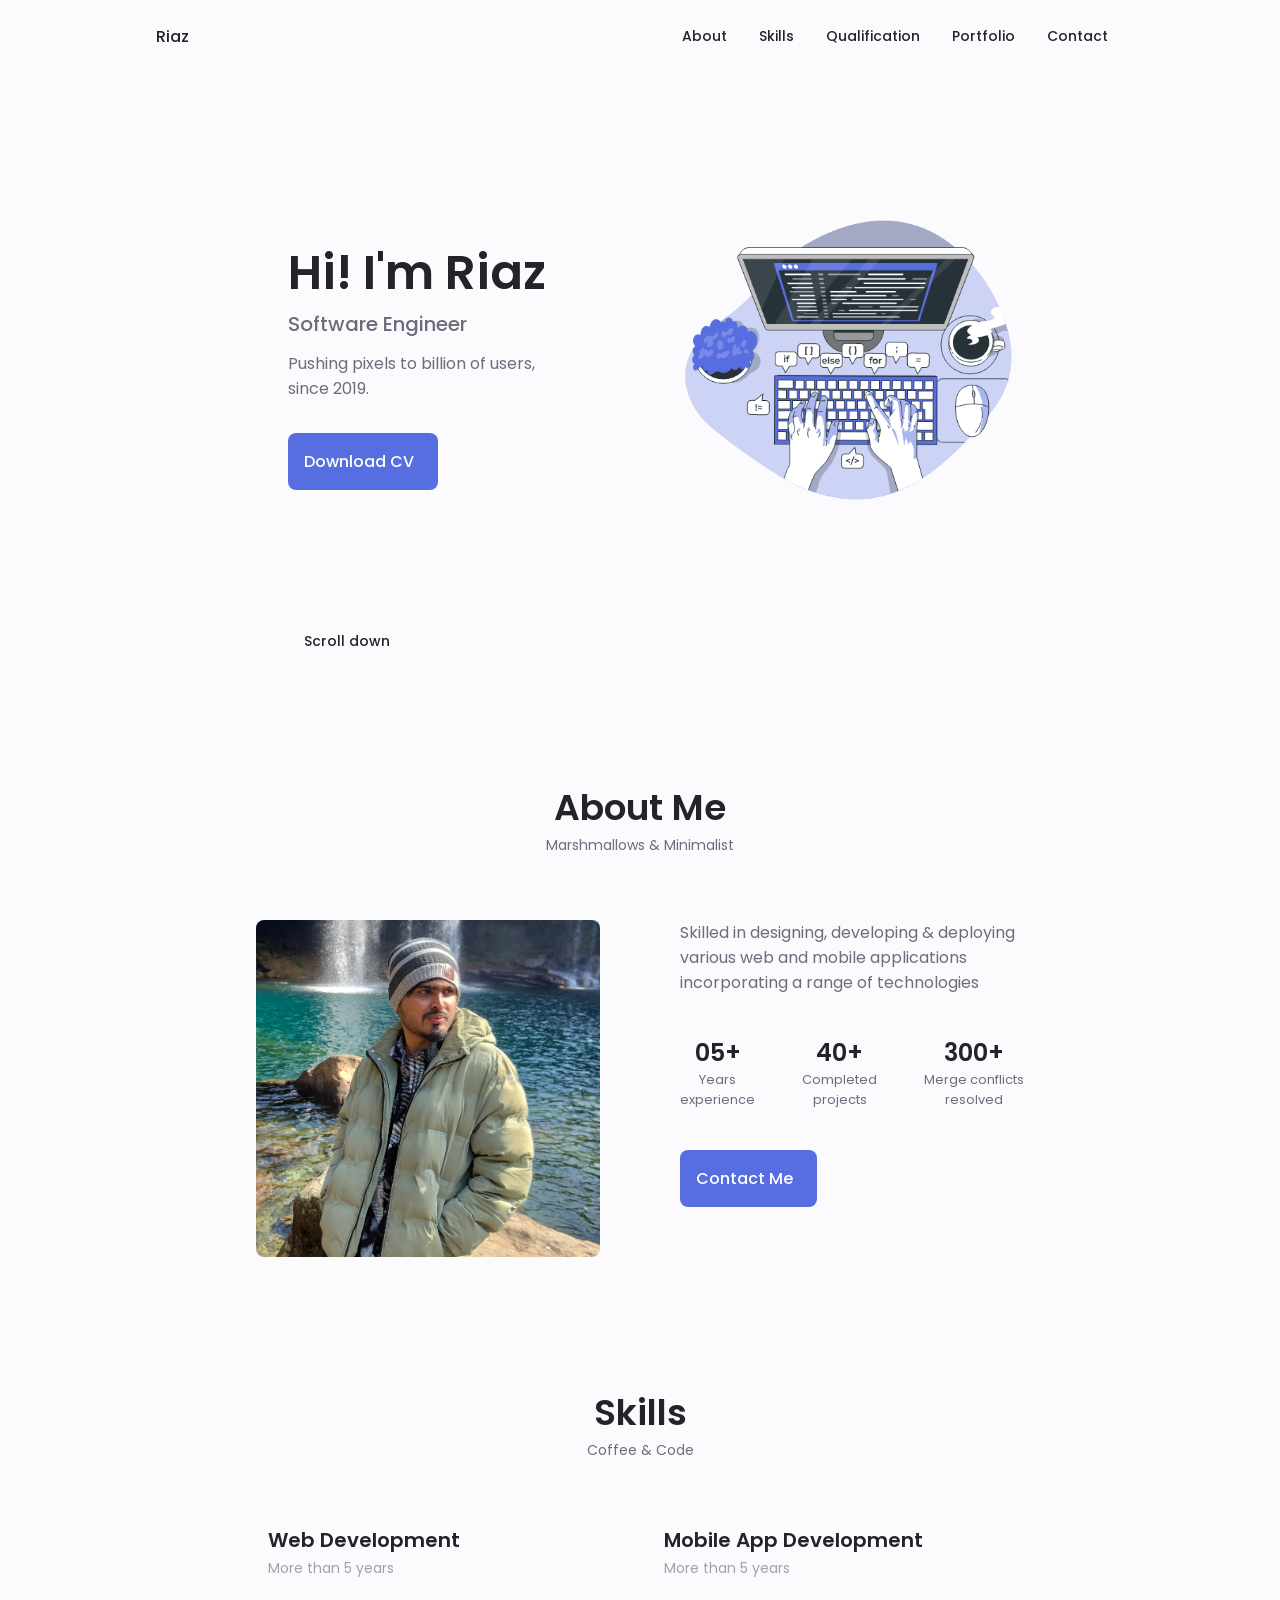
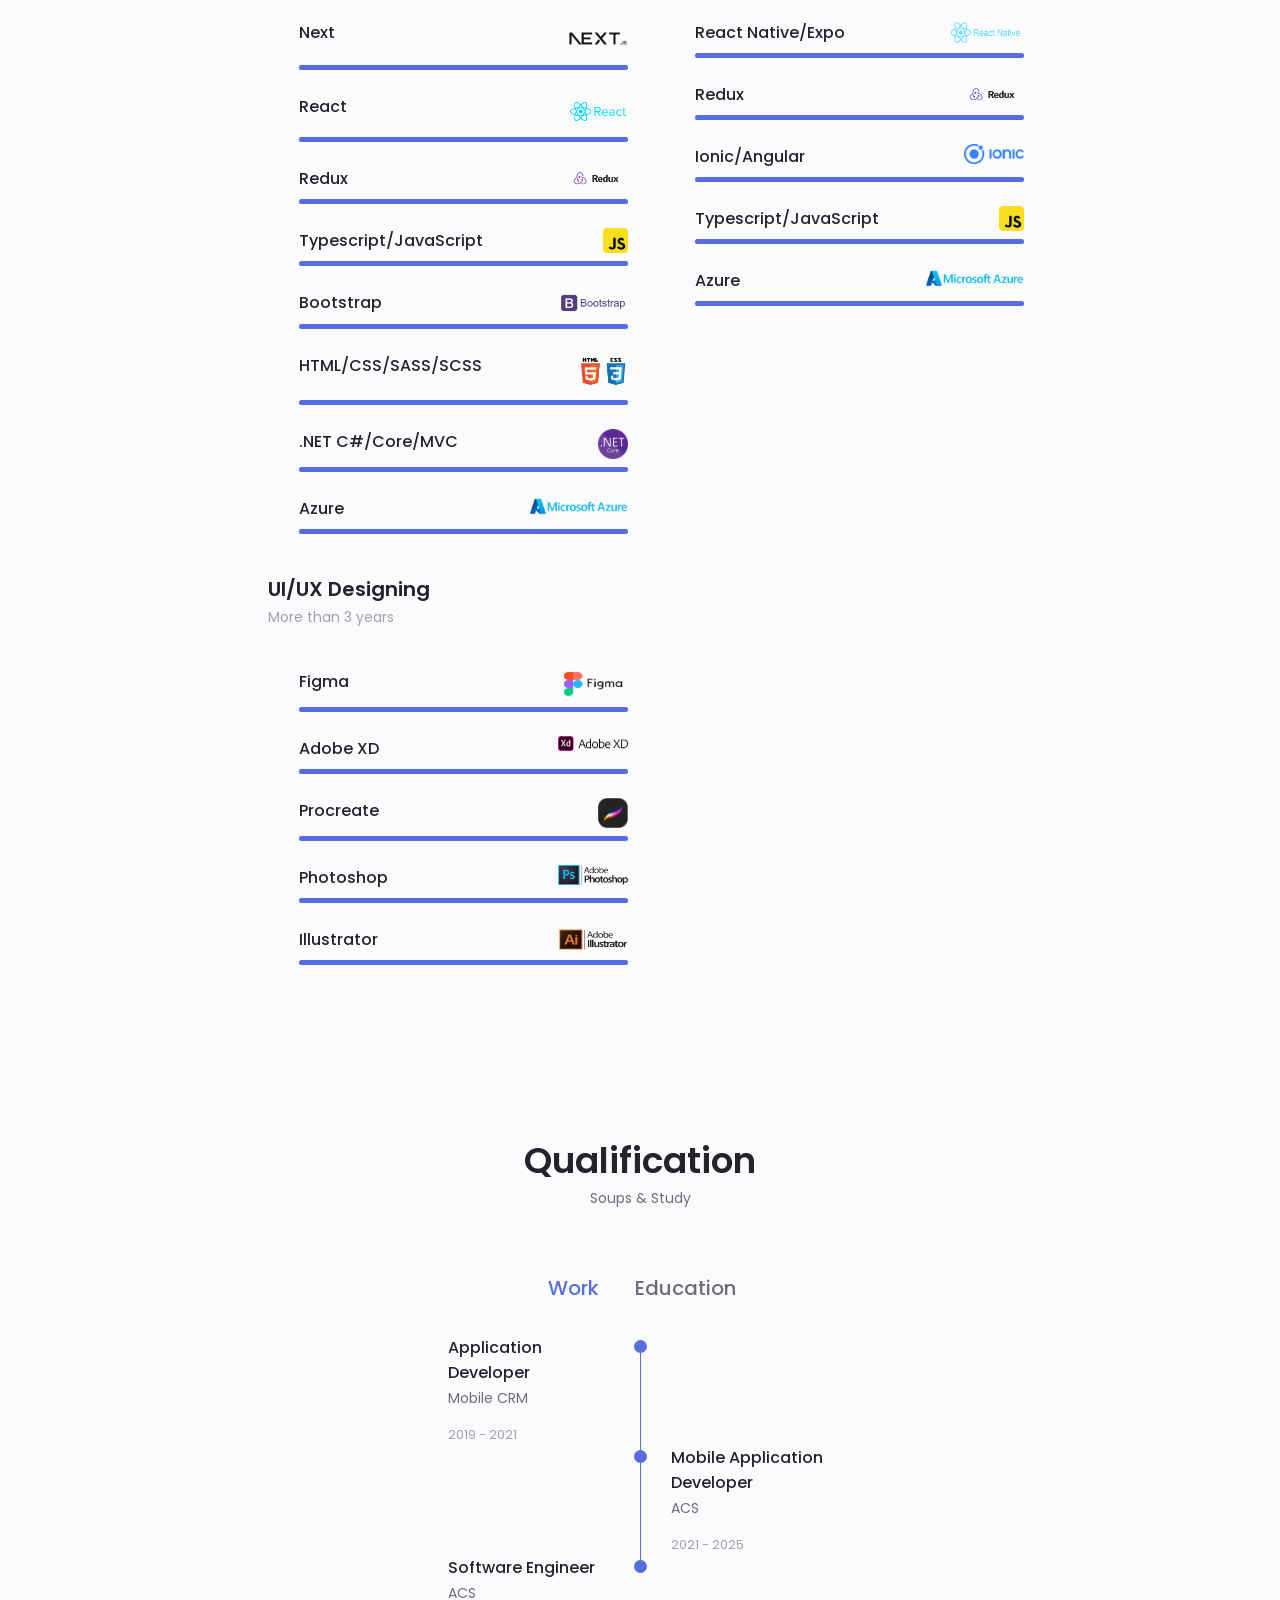
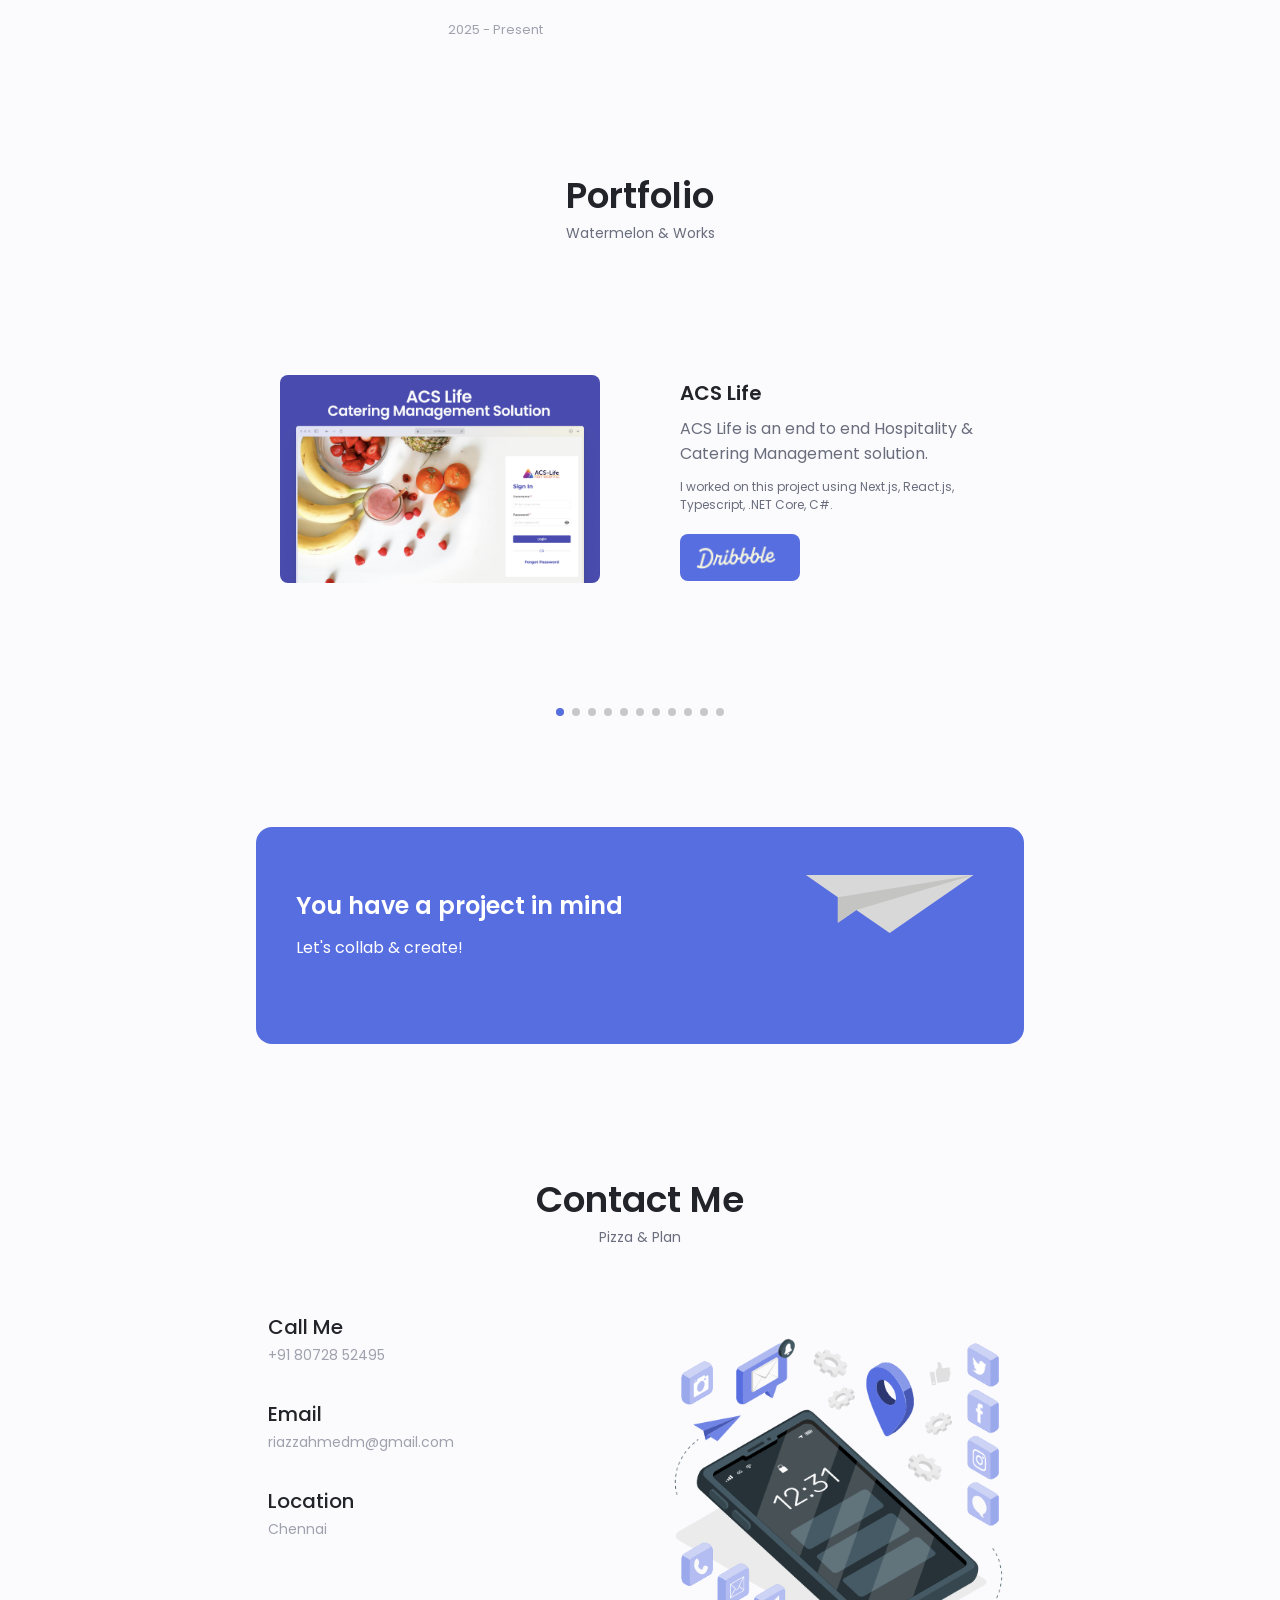
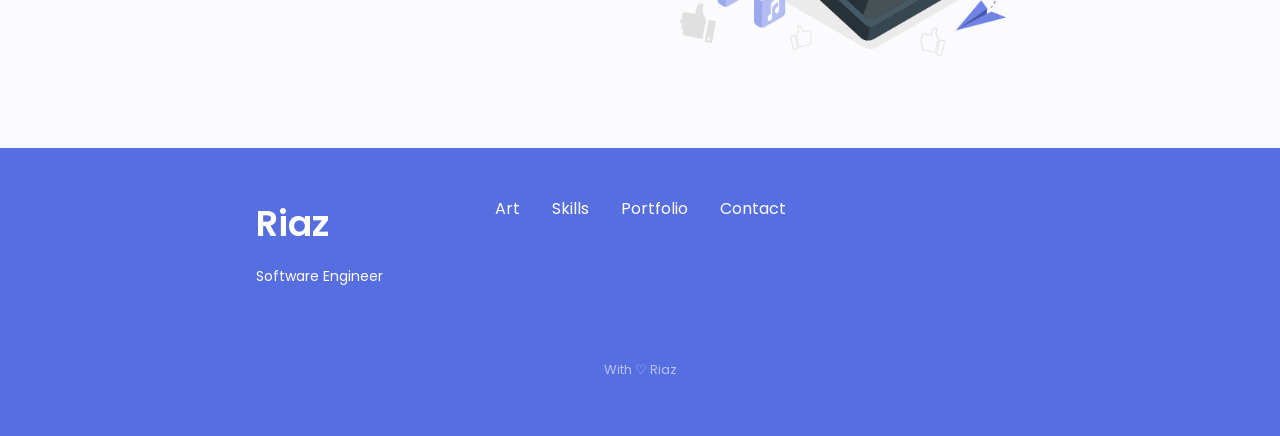
==== commit d947a34b: "Email updated" ====
--- a/index.html
+++ b/index.html
@@ -1267,7 +1267,7 @@
 
             <div>
               <h3 class="contact__title">Email</h3>
-              <span class="contact__subtitle">lio10riaz@gmail.com</span>
+              <span class="contact__subtitle">riazzahmedm@gmail.com</span>
             </div>
           </div>
 
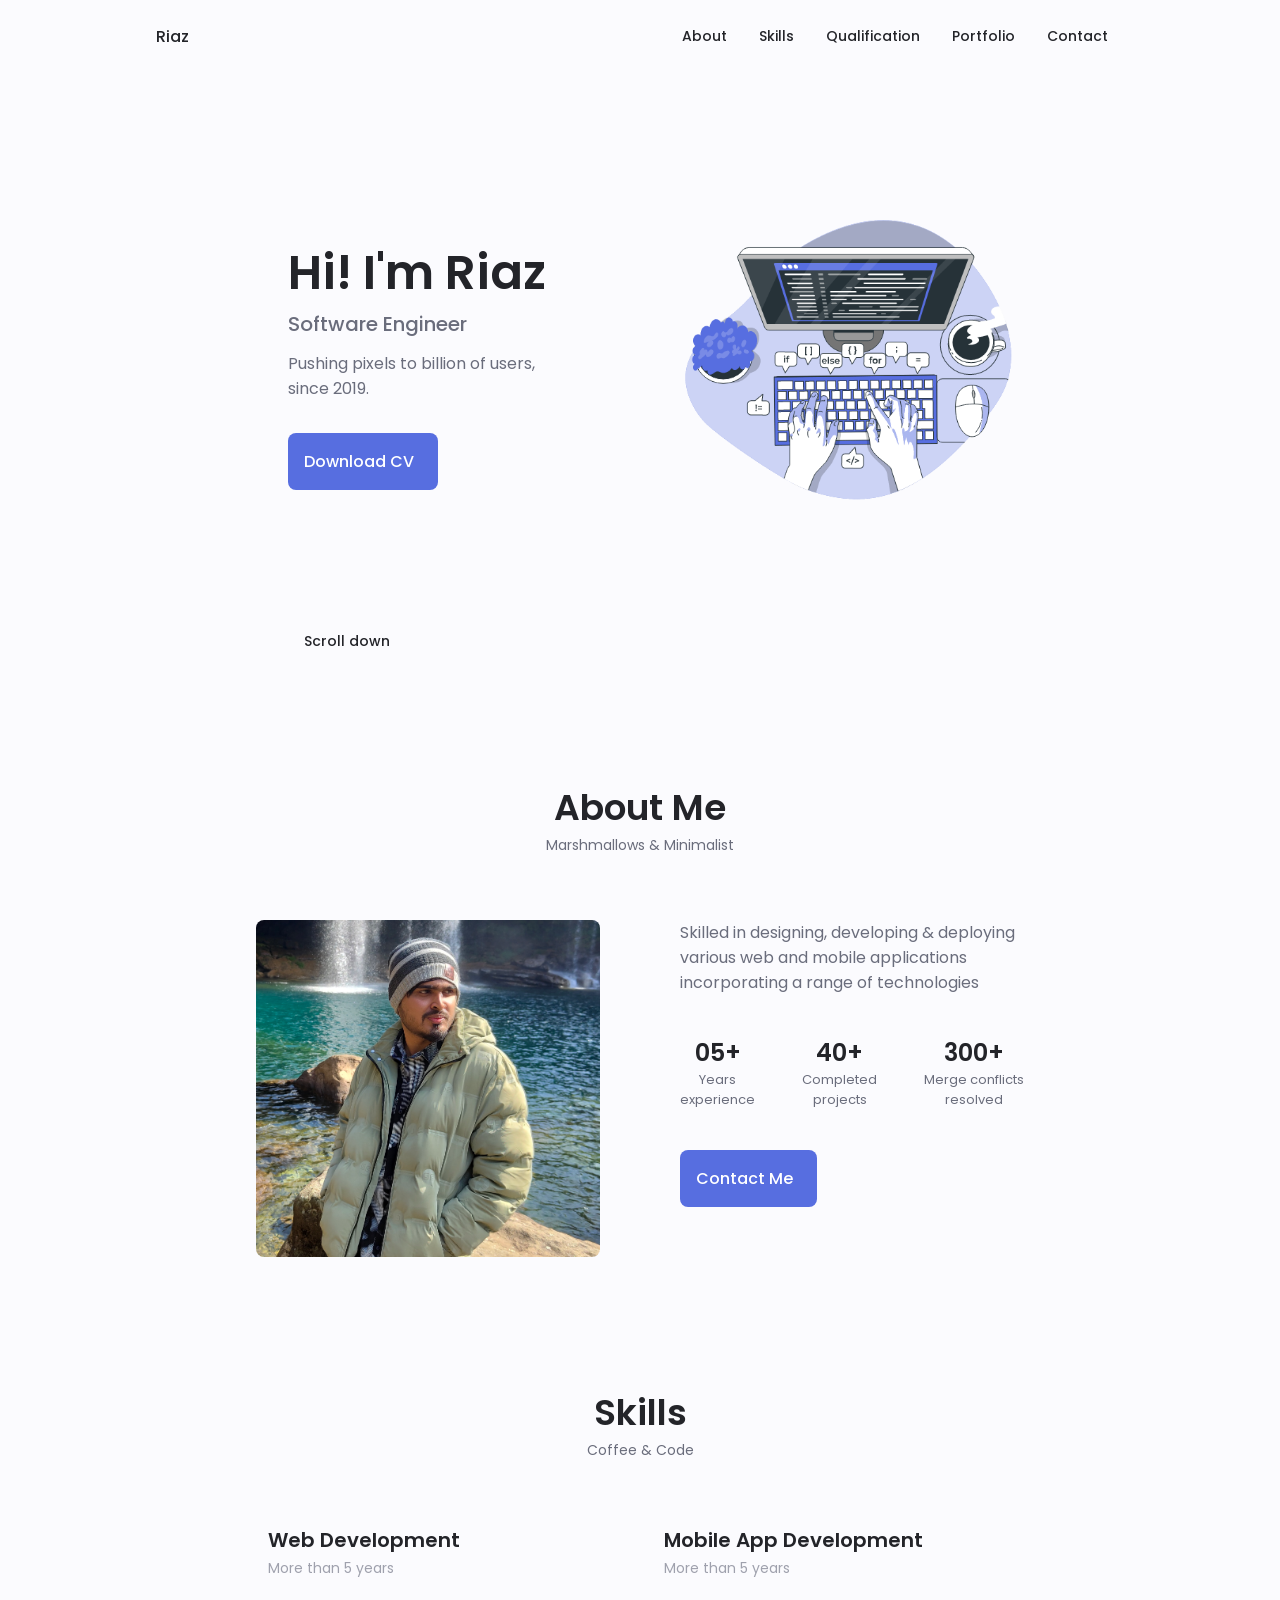
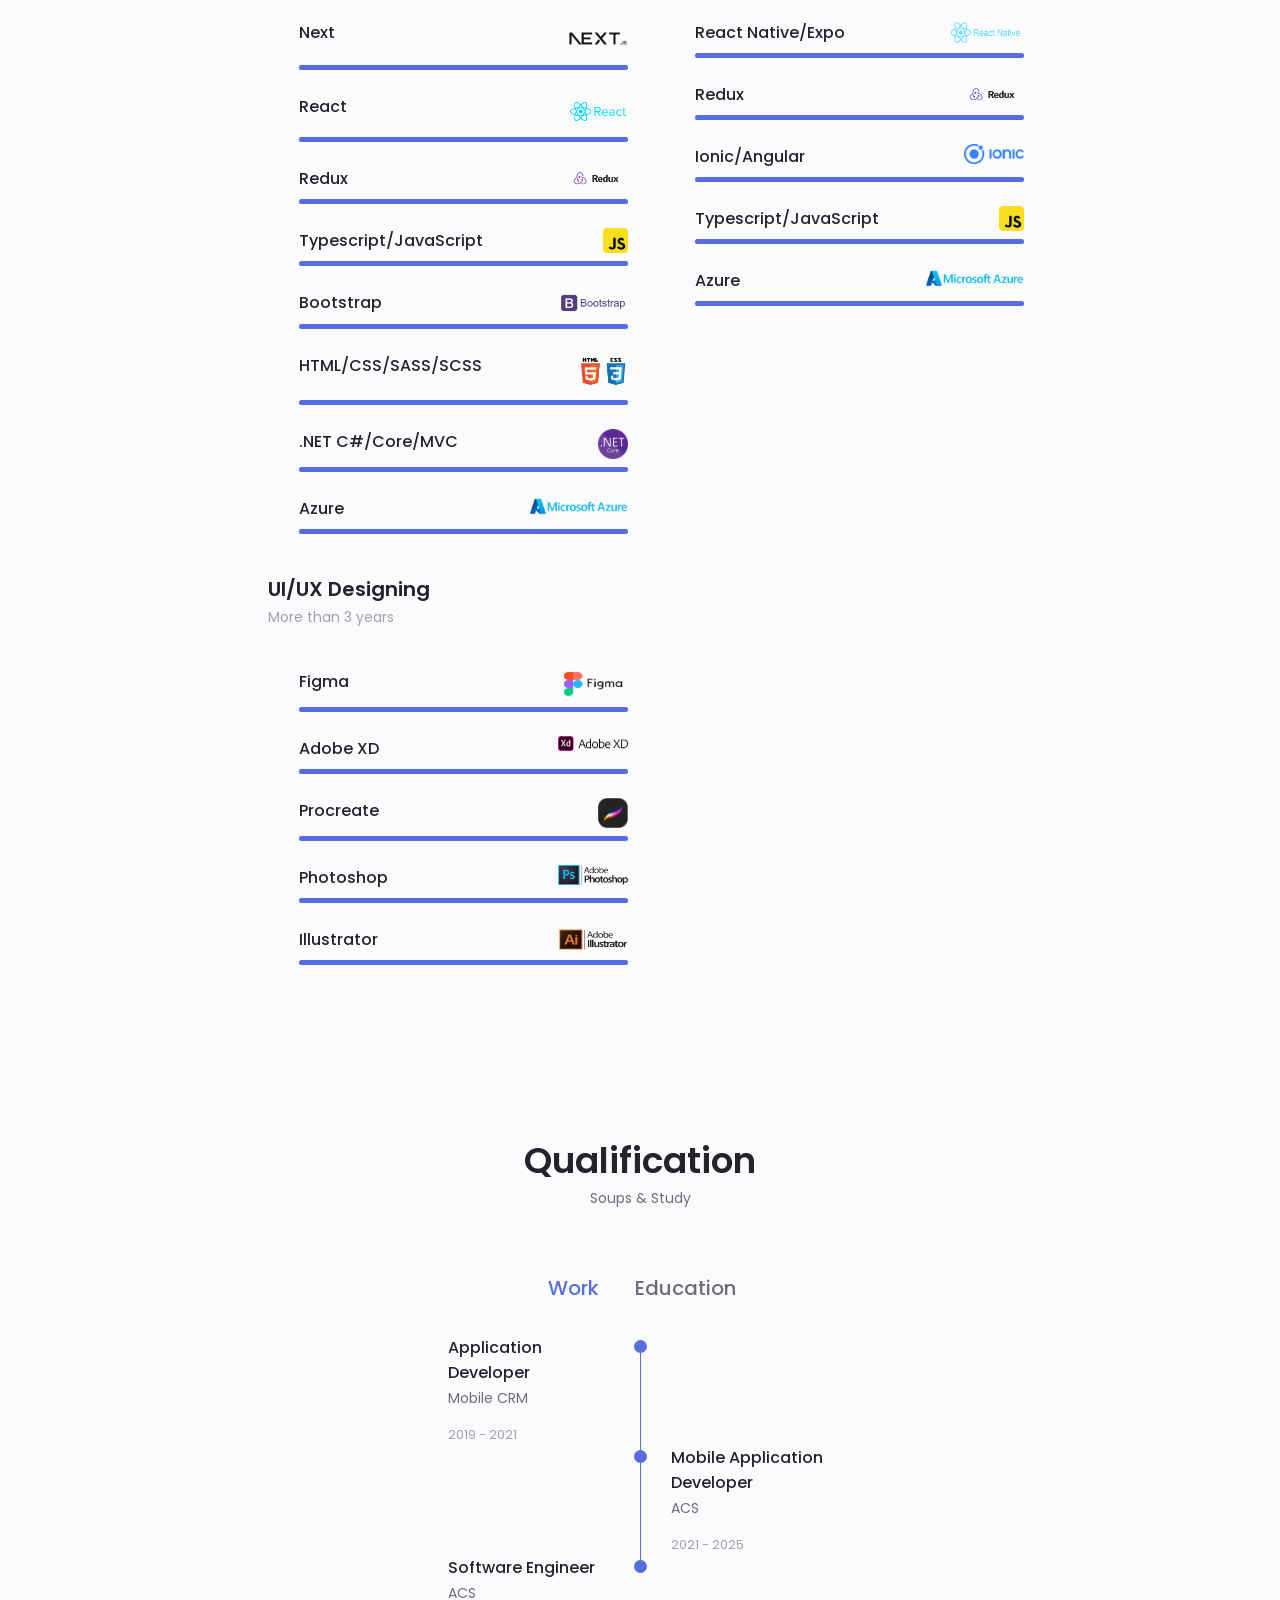
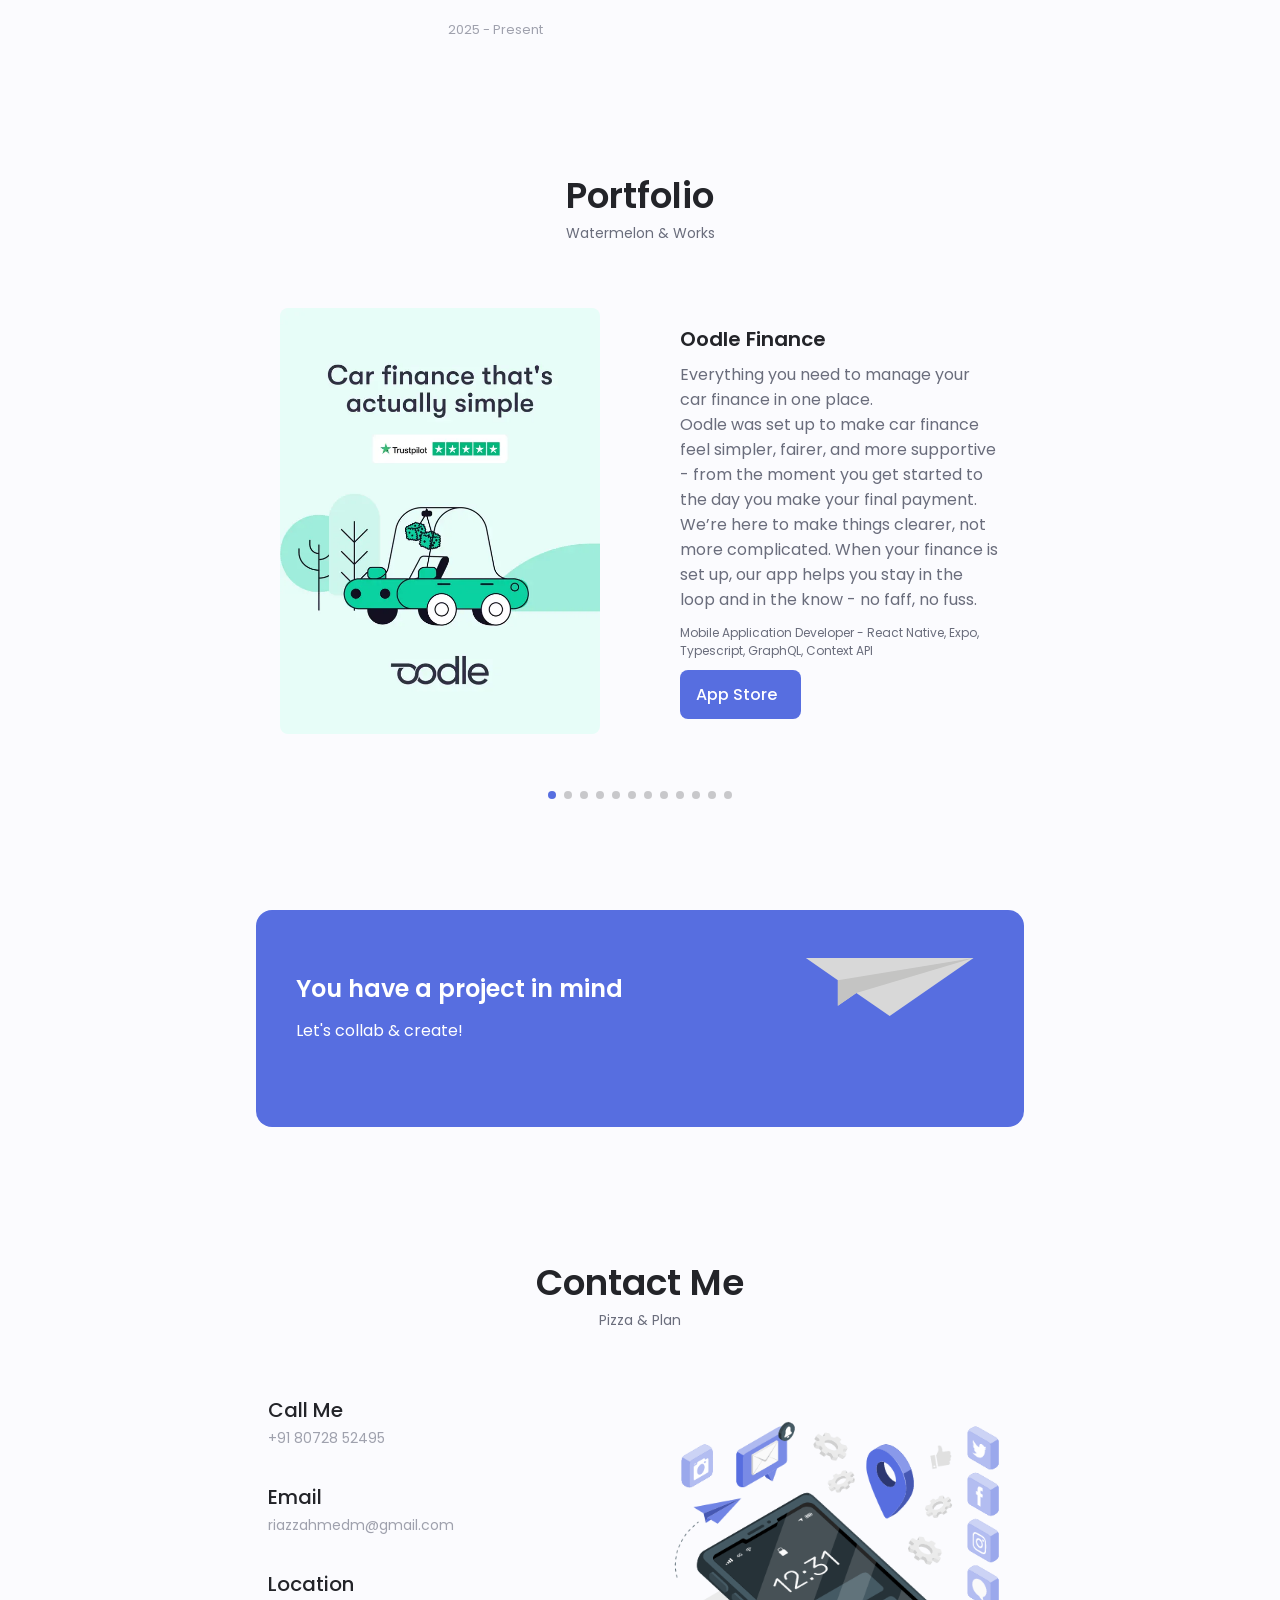
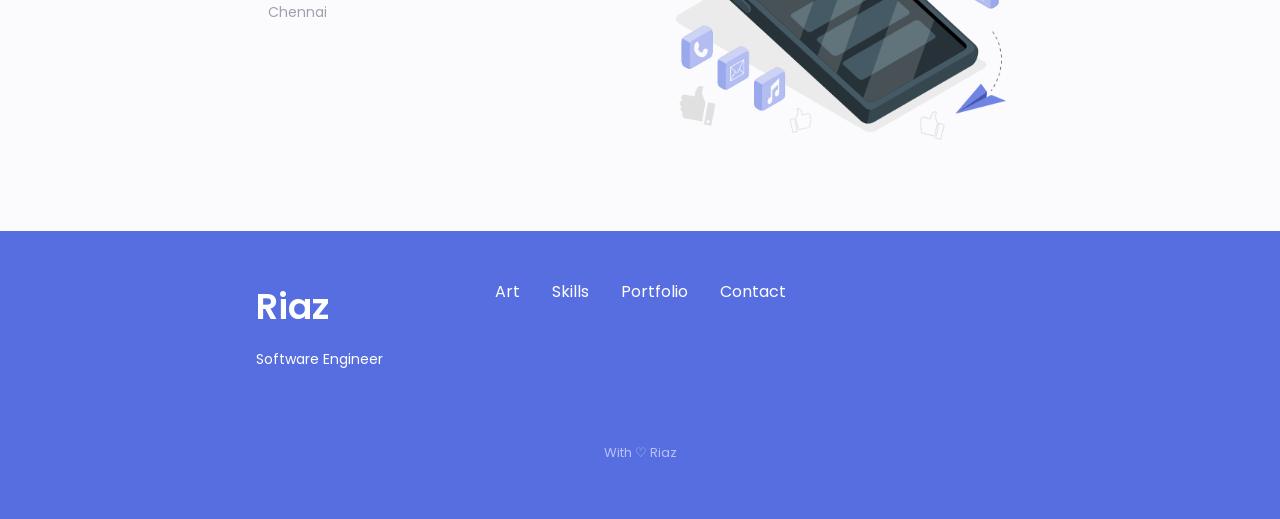
==== commit 1f612529: "portfolio updated" ====
--- a/index.html
+++ b/index.html
@@ -418,7 +418,7 @@
                 <span class="skills__percentage"></span>
               </div>
             </div>
-            
+
           </div>
         </div>
 
@@ -746,6 +746,29 @@
 
       <div class="portfolio__container container swiper-container">
         <div class="swiper-wrapper" style="align-items: center !important;">
+
+          <!--==================== PORTFOLIO 19 ====================-->
+          <div class="portfolio__content grid swiper-slide">
+            <img src="assets/img/portfolio19.jpeg" alt="portfolio 18" class="portfolio__img" />
+            <div class="portfolio__data">
+              <h3 class="portfolio__title">Oodle Finance</h3>
+              <p class="portfolio__description">
+                Everything you need to manage your car finance in one place. <br />
+                Oodle was set up to make car finance feel simpler, fairer, and more supportive - from the moment you get
+                started to the day you make your final payment. We’re here to make things clearer, not more complicated.
+                When your finance is set up, our app helps you stay in the loop and in the know - no faff, no fuss.
+              </p>
+              <p style="font-size: 12px; margin-bottom: 10px">
+                Mobile Application Developer - React Native, Expo, Typescript, GraphQL, Context API
+              </p>
+              <a href="https://apps.apple.com/gb/app/oodle-finance/id1488756107"
+                class="portfolio__button button button--flex button--small" target="_blank">
+                App Store
+                <i class="uil uil-arrow-right button__icon"></i>
+              </a>
+            </div>
+          </div>
+
           <!--==================== PORTFOLIO 12 ====================-->
           <div class="portfolio__content grid swiper-slide">
             <img src="assets/img/portfolio12.png" alt="portfolio 12" class="portfolio__img" />
@@ -756,7 +779,7 @@
                 solution.
               </p>
               <p style="font-size: 12px; margin-bottom: 20px">
-                I worked on this project using Next.js, React.js, Typescript, .NET Core, C#.
+                I worked on this project using Next.js, React.js, Context API, Typescript, .NET Core, C#.
               </p>
               <a href="https://dribbble.com/shots/26065380-ACS-Life-End-to-End-Digital-Catering-Management-Solution"
                 class="portfolio__button button button--flex button--small" target="_blank">
@@ -776,7 +799,7 @@
                 services.
               </p>
               <p style="font-size: 12px; margin-bottom: 20px">
-                I worked on this project using React.js, .NET Core, C#, HL7. Adobe XD for UI/UX design.
+                I worked on this project using React, .NET Core, C#, HL7. Adobe XD for UI/UX design.
               </p>
               <a href="https://dribbble.com/shots/26065206-Dallah-Hospitals-Patient-Meal-Ordering"
                 class="portfolio__button button button--flex button--small" target="_blank">
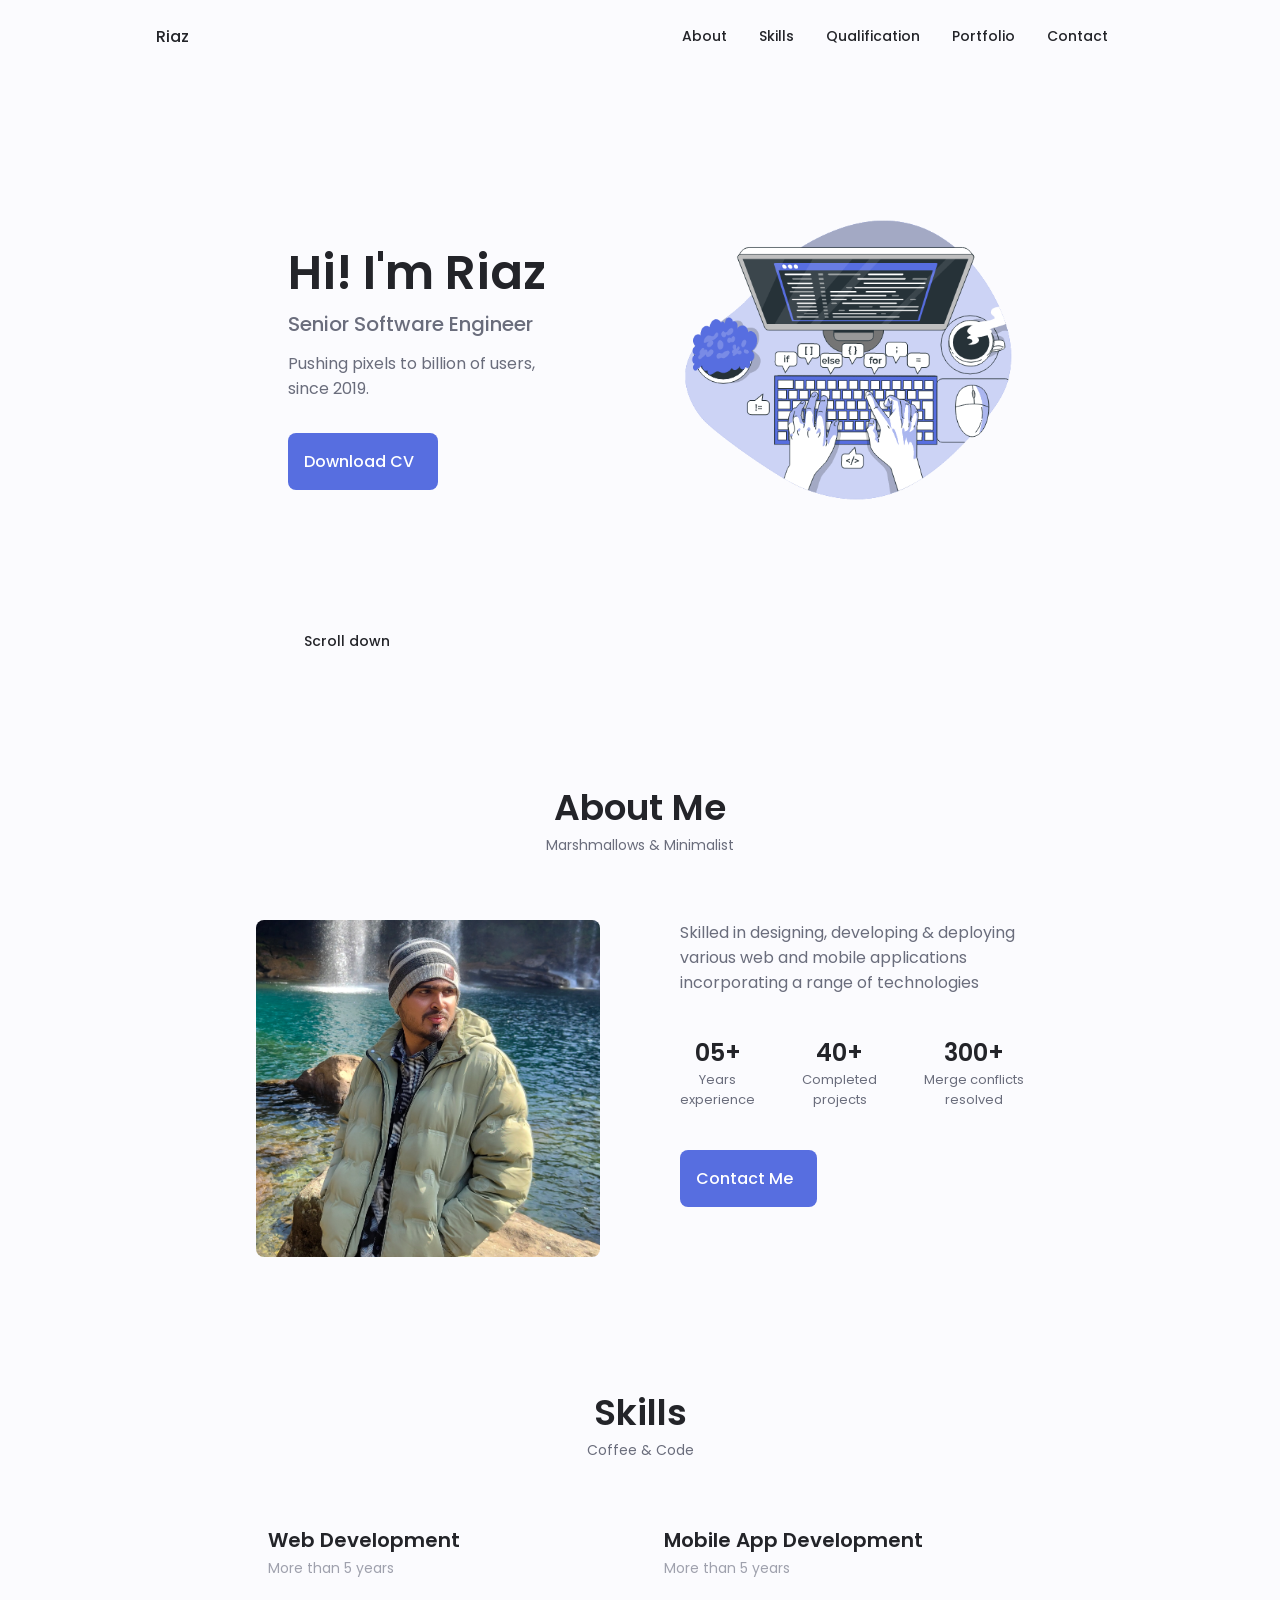
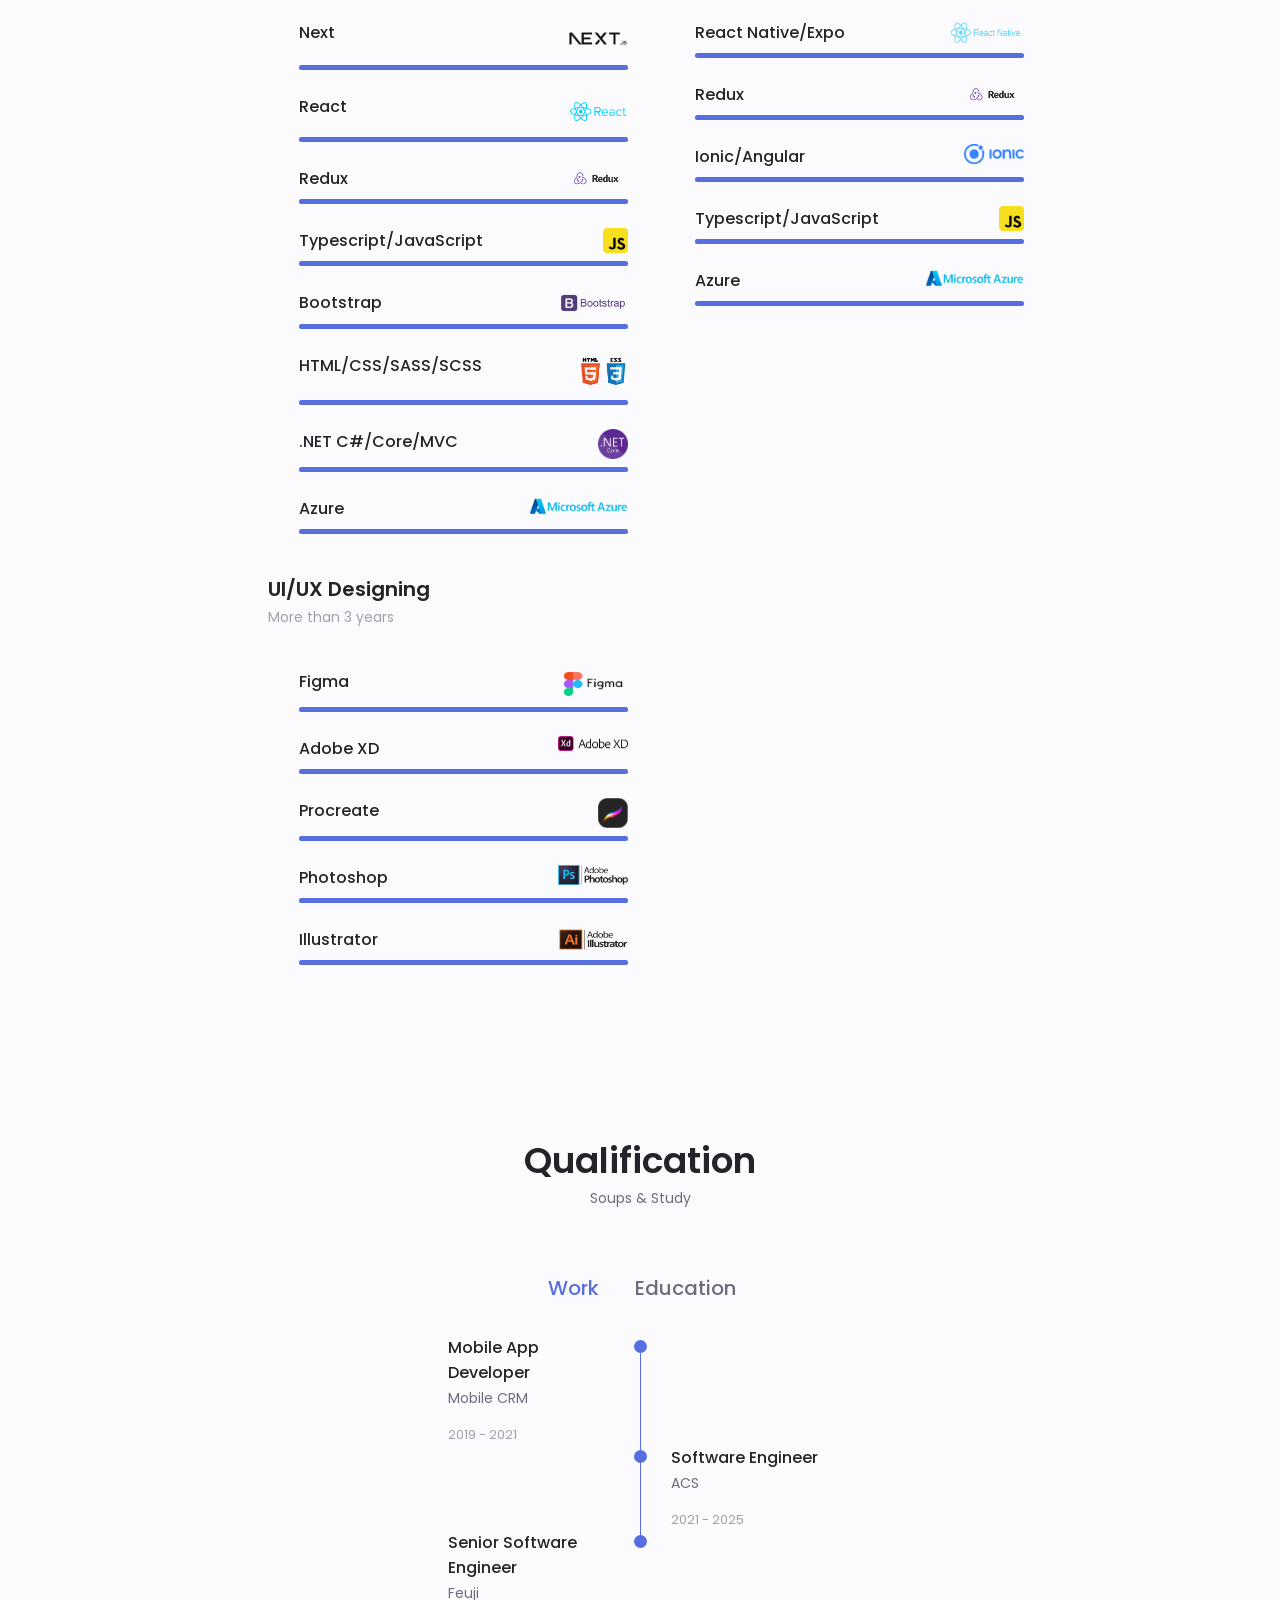
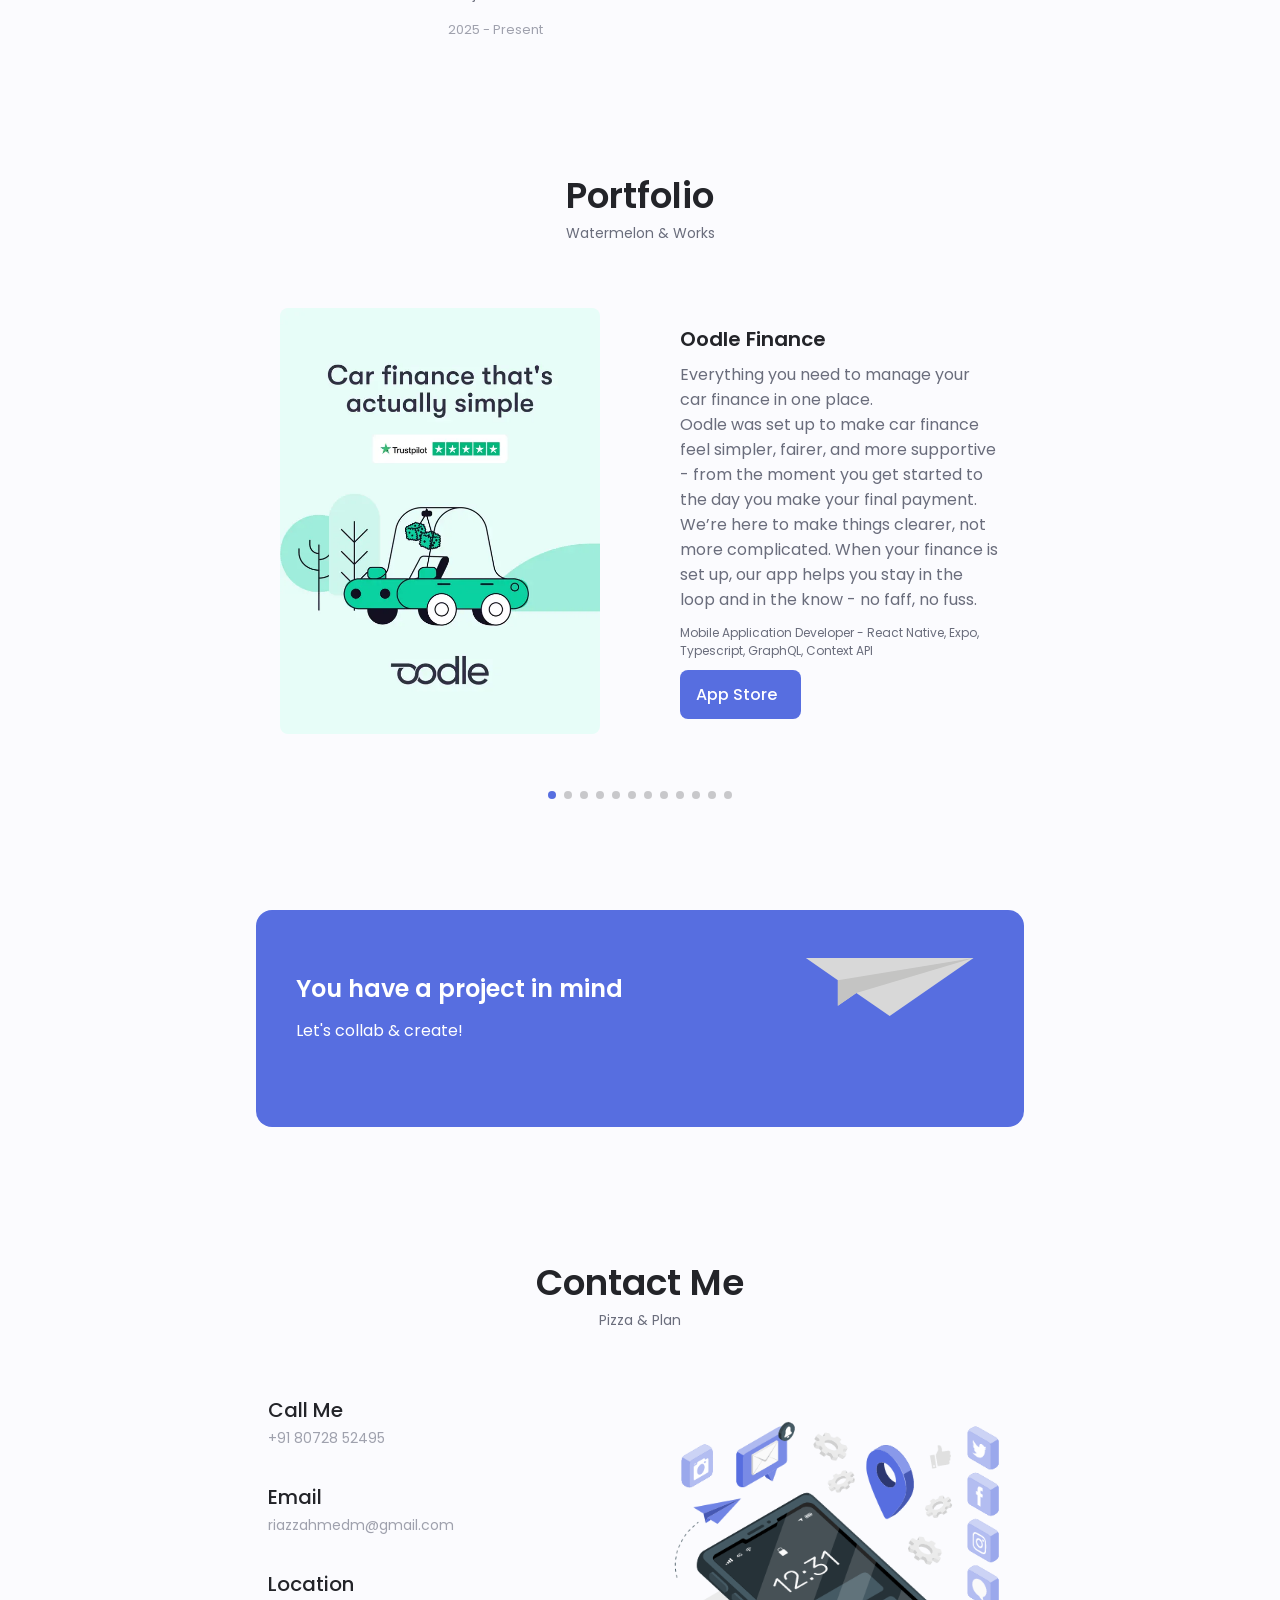
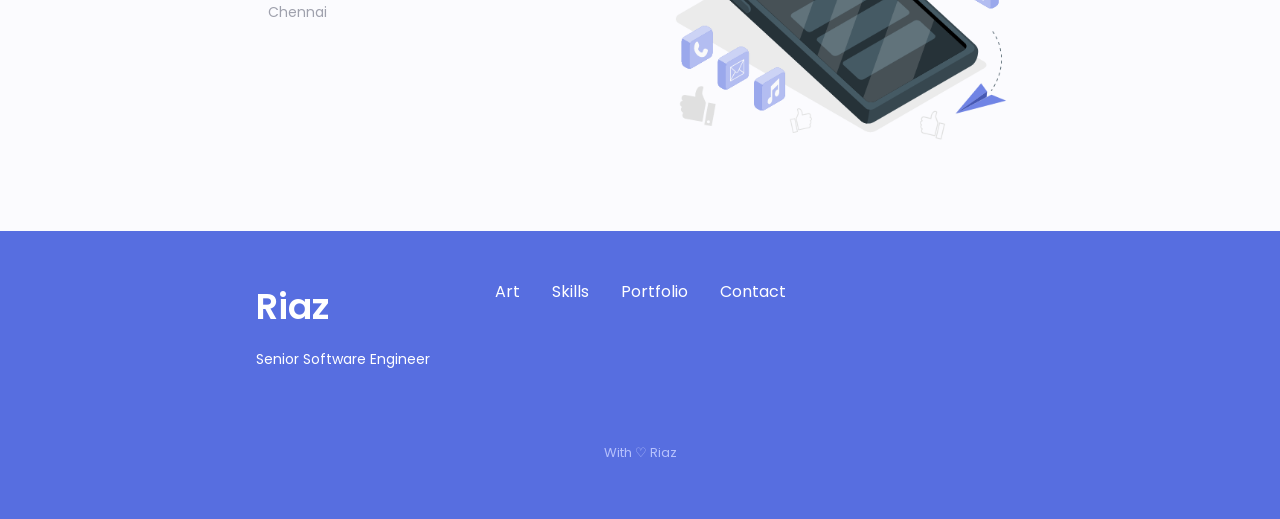
==== commit b3427b5f: "Updated designation" ====
--- a/index.html
+++ b/index.html
@@ -134,7 +134,7 @@
 
           <div class="home__data">
             <h1 class="home__title">Hi! I'm Riaz</h1>
-            <h3 class="home__subtitle">Software Engineer</h3>
+            <h3 class="home__subtitle">Senior Software Engineer</h3>
             <p class="home__description">
               Pushing pixels to billion of users, <br />
               since 2019.
@@ -516,7 +516,7 @@
             <!--==================== QUALIFICATION 1 ====================-->
             <div class="qualification__data">
               <div>
-                <h3 class="qualification__title">Application Developer</h3>
+                <h3 class="qualification__title">Mobile App Developer</h3>
                 <span class="qualification__subtitle">Mobile CRM</span>
                 <div class="qualification__calendar">
                   <i class="uil uil-calendar-alt"></i>
@@ -541,7 +541,7 @@
 
               <div>
                 <h3 class="qualification__title">
-                  Mobile Application Developer
+                  Software Engineer
                 </h3>
                 <span class="qualification__subtitle">ACS</span>
                 <div class="qualification__calendar">
@@ -554,8 +554,8 @@
             <!--==================== QUALIFICATION 3 ====================-->
             <div class="qualification__data">
               <div>
-                <h3 class="qualification__title">Software Engineer</h3>
-                <span class="qualification__subtitle">ACS</span>
+                <h3 class="qualification__title">Senior Software Engineer</h3>
+                <span class="qualification__subtitle">Feuji</span>
                 <div class="qualification__calendar">
                   <i class="uil uil-calendar-alt"></i>
                   2025 - Present
@@ -1346,7 +1346,7 @@
       <div class="footer__container container grid">
         <div>
           <h1 class="footer__title">Riaz</h1>
-          <span class="footer__subtitle">Software Engineer</span>
+          <span class="footer__subtitle">Senior Software Engineer</span>
         </div>
         <ul class="footer__links">
           <li>
